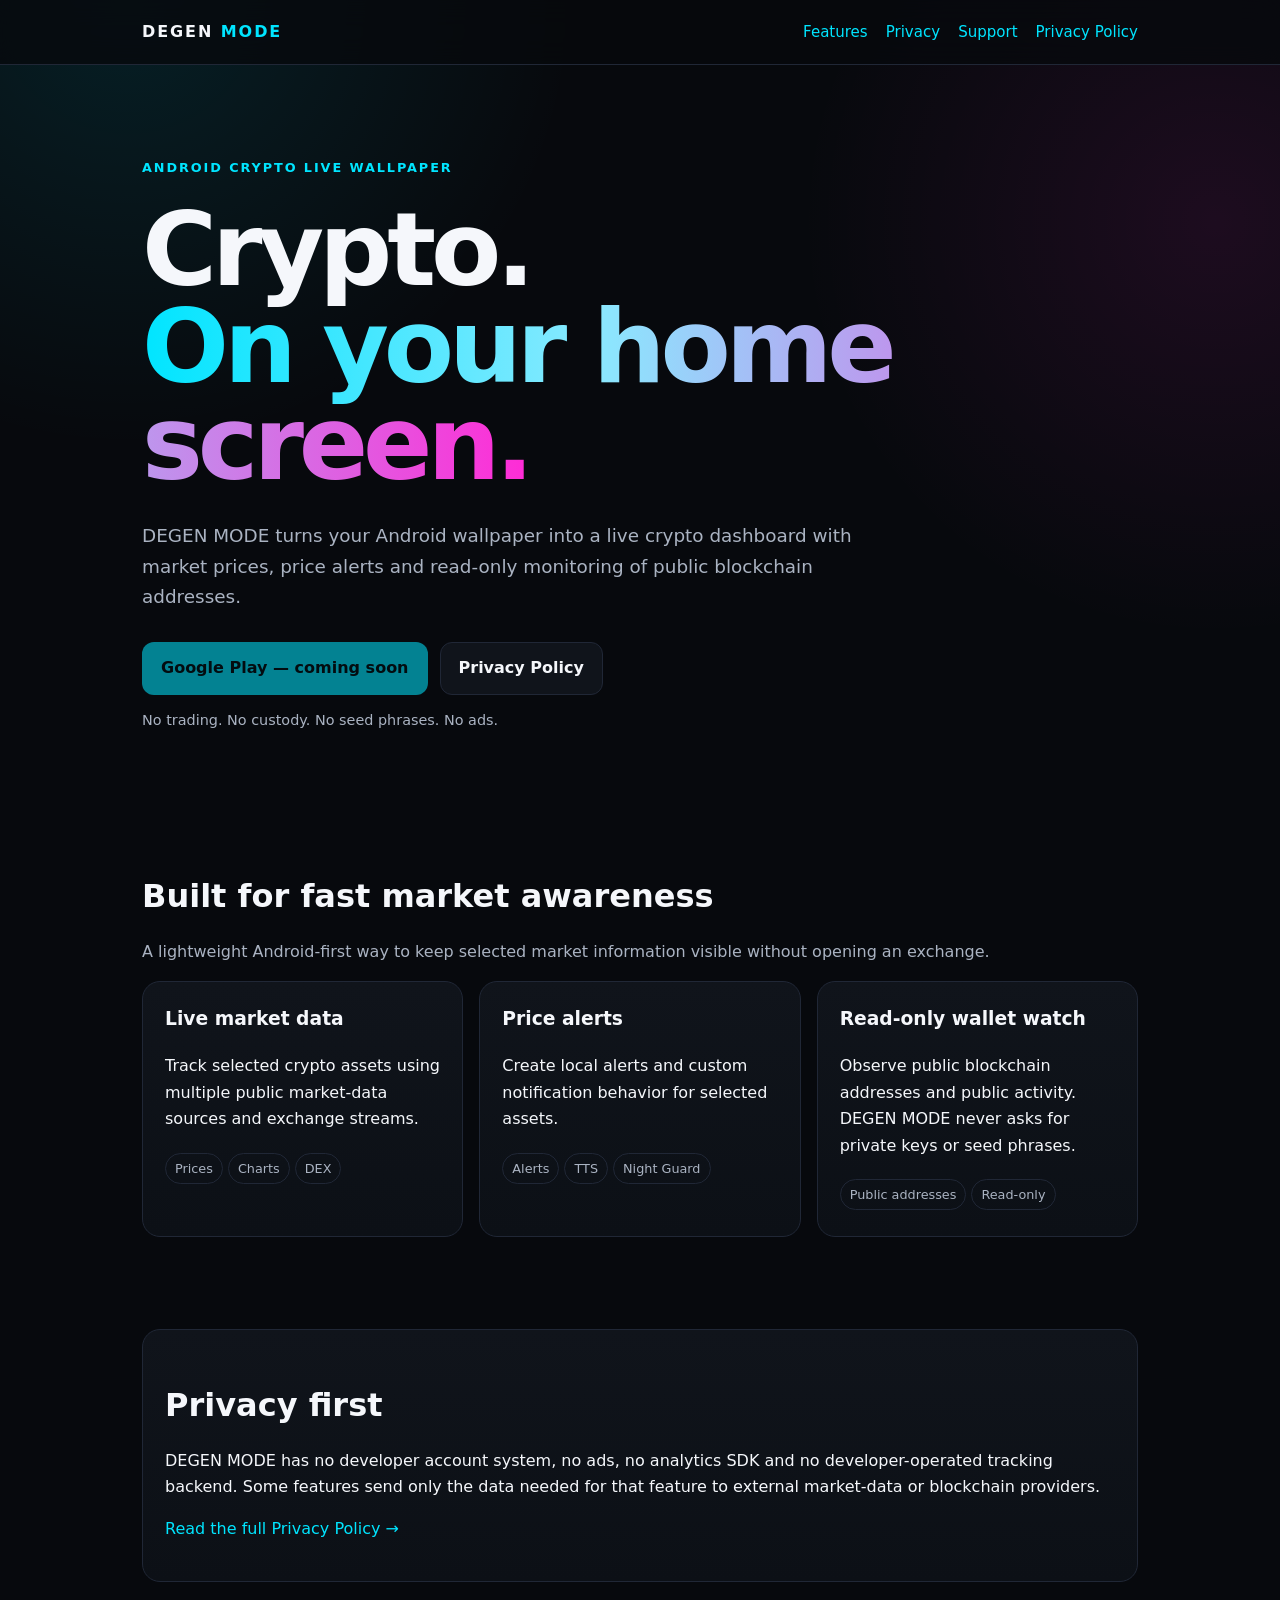
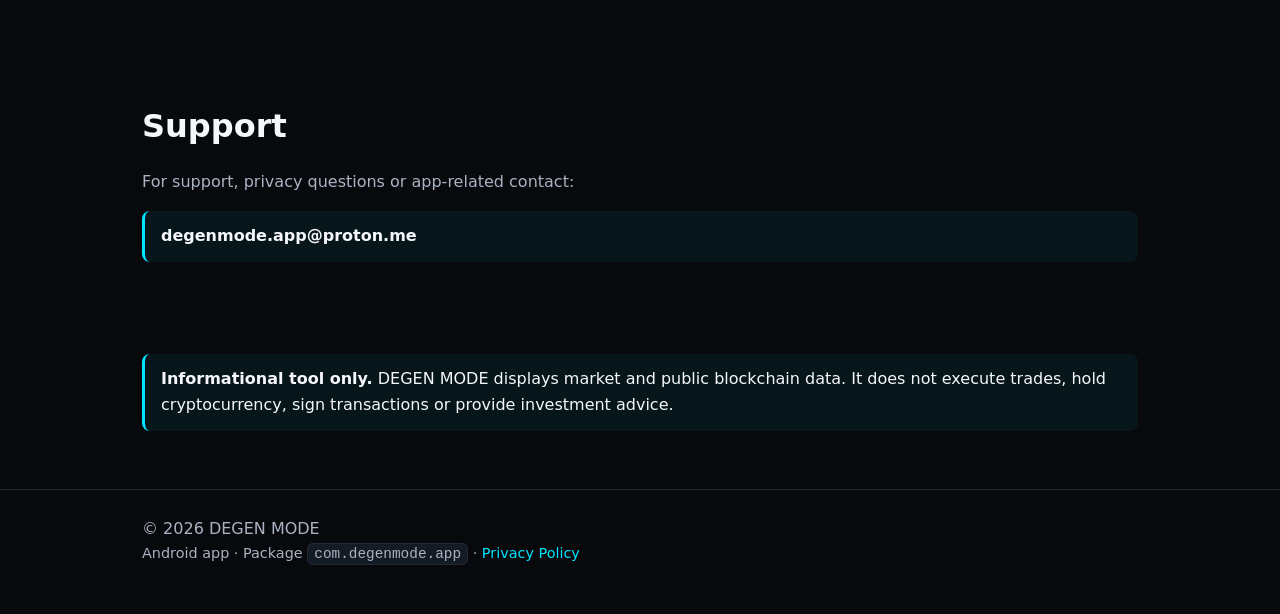
==== index.html @ 5a92ccb1 "Add files via upload" ====
<!doctype html>
<html lang="en">
<head>
  <meta charset="utf-8"><meta name="viewport" content="width=device-width,initial-scale=1">
  <meta name="description" content="DEGEN MODE — live crypto prices, alerts and read-only wallet monitoring on Android.">
  <title>DEGEN MODE</title><link rel="stylesheet" href="styles.css">
</head>
<body>
<nav><div class="wrap nav-inner"><div class="brand">DEGEN <span>MODE</span></div>
<div class="navlinks"><a href="#features">Features</a><a href="#privacy">Privacy</a><a href="#support">Support</a><a href="privacy.html">Privacy Policy</a></div></div></nav>
<main>
<section class="hero"><div class="wrap"><div class="eyebrow">ANDROID CRYPTO LIVE WALLPAPER</div>
<h1>Crypto.<br><span class="gradient">On your home screen.</span></h1>
<p class="lead">DEGEN MODE turns your Android wallpaper into a live crypto dashboard with market prices, price alerts and read-only monitoring of public blockchain addresses.</p>
<div class="actions"><span class="btn primary disabled">Google Play — coming soon</span><a class="btn" href="privacy.html">Privacy Policy</a></div>
<p class="small muted">No trading. No custody. No seed phrases. No ads.</p></div></section>

<section id="features" class="section"><div class="wrap"><h2>Built for fast market awareness</h2>
<p class="muted">A lightweight Android-first way to keep selected market information visible without opening an exchange.</p>
<div class="grid">
<article class="card"><h3>Live market data</h3><p>Track selected crypto assets using multiple public market-data sources and exchange streams.</p><span class="badge">Prices</span><span class="badge">Charts</span><span class="badge">DEX</span></article>
<article class="card"><h3>Price alerts</h3><p>Create local alerts and custom notification behavior for selected assets.</p><span class="badge">Alerts</span><span class="badge">TTS</span><span class="badge">Night Guard</span></article>
<article class="card"><h3>Read-only wallet watch</h3><p>Observe public blockchain addresses and public activity. DEGEN MODE never asks for private keys or seed phrases.</p><span class="badge">Public addresses</span><span class="badge">Read-only</span></article>
</div></div></section>

<section id="privacy" class="section"><div class="wrap"><div class="card"><h2>Privacy first</h2>
<p>DEGEN MODE has no developer account system, no ads, no analytics SDK and no developer-operated tracking backend. Some features send only the data needed for that feature to external market-data or blockchain providers.</p>
<p><a href="privacy.html">Read the full Privacy Policy →</a></p></div></div></section>

<section id="support" class="section"><div class="wrap"><h2>Support</h2>
<p class="muted">For support, privacy questions or app-related contact:</p>
<div class="notice"><strong>degenmode.app@proton.me</strong></div></div></section>

<section class="section"><div class="wrap"><div class="notice"><strong>Informational tool only.</strong> DEGEN MODE displays market and public blockchain data. It does not execute trades, hold cryptocurrency, sign transactions or provide investment advice.</div></div></section>
</main>
<footer><div class="wrap"><div>© 2026 DEGEN MODE</div><div class="small">Android app · Package <code>com.degenmode.app</code> · <a href="privacy.html">Privacy Policy</a></div></div></footer>
</body></html>
---- styles.css ----
:root{
  --bg:#07090d; --card:#10141b; --card2:#0c1016; --text:#f5f7fb;
  --muted:#aab3c2; --line:#202736; --accent:#00e5ff; --accent2:#ff2bd6; --max:1040px;
}
*{box-sizing:border-box}
html{scroll-behavior:smooth}
body{
  margin:0;font-family:Inter,ui-sans-serif,system-ui,-apple-system,BlinkMacSystemFont,"Segoe UI",sans-serif;
  background:radial-gradient(circle at 10% 0%,rgba(0,229,255,.10),transparent 28rem),
             radial-gradient(circle at 95% 10%,rgba(255,43,214,.09),transparent 26rem),var(--bg);
  color:var(--text);line-height:1.65
}
a{color:var(--accent);text-decoration:none} a:hover{text-decoration:underline}
.wrap{max-width:var(--max);margin:auto;padding:0 22px}
nav{position:sticky;top:0;z-index:20;backdrop-filter:blur(14px);background:rgba(7,9,13,.80);border-bottom:1px solid var(--line)}
.nav-inner{height:64px;display:flex;align-items:center;justify-content:space-between;gap:20px}
.brand{font-weight:900;letter-spacing:.12em}.brand span{color:var(--accent)}
.navlinks{display:flex;gap:18px;flex-wrap:wrap;font-size:.94rem}
.hero{padding:92px 0 62px}.eyebrow{color:var(--accent);font-weight:800;letter-spacing:.15em;font-size:.8rem}
h1{font-size:clamp(2.8rem,8vw,6.6rem);line-height:.95;margin:.22em 0 .28em;letter-spacing:-.05em}
.gradient{background:linear-gradient(90deg,var(--accent),#8ae9ff 40%,var(--accent2));-webkit-background-clip:text;background-clip:text;color:transparent}
.lead{max-width:720px;color:var(--muted);font-size:1.15rem}
.actions{display:flex;flex-wrap:wrap;gap:12px;margin-top:30px}
.btn{display:inline-flex;align-items:center;justify-content:center;padding:12px 18px;border-radius:12px;border:1px solid var(--line);background:var(--card);color:var(--text);font-weight:800}
.btn.primary{background:var(--accent);color:#001014;border-color:transparent}.btn.disabled{opacity:.55;cursor:not-allowed}
.grid{display:grid;grid-template-columns:repeat(3,1fr);gap:16px}
.card{background:linear-gradient(180deg,var(--card),var(--card2));border:1px solid var(--line);border-radius:18px;padding:22px}
.card h3{margin-top:0}.section{padding:34px 0 58px}.section h2{font-size:2rem;margin-bottom:8px}.muted{color:var(--muted)}
.badge{display:inline-block;border:1px solid var(--line);border-radius:999px;padding:4px 9px;margin:4px 5px 4px 0;font-size:.8rem;color:var(--muted)}
.notice{border-left:3px solid var(--accent);padding:12px 16px;background:rgba(0,229,255,.06);border-radius:8px}
.policy{max-width:860px;margin:auto;padding:52px 22px 90px}.policy h1{font-size:clamp(2.3rem,7vw,4.8rem)}
.policy h2{margin-top:42px;border-top:1px solid var(--line);padding-top:24px}.policy h3{margin-top:26px}.policy li{margin:6px 0}
code{background:#151b24;border:1px solid var(--line);border-radius:6px;padding:2px 6px}
footer{border-top:1px solid var(--line);padding:26px 0 48px;color:var(--muted)}.small{font-size:.9rem}
@media(max-width:800px){.grid{grid-template-columns:1fr}.navlinks{display:none}.hero{padding-top:64px}}
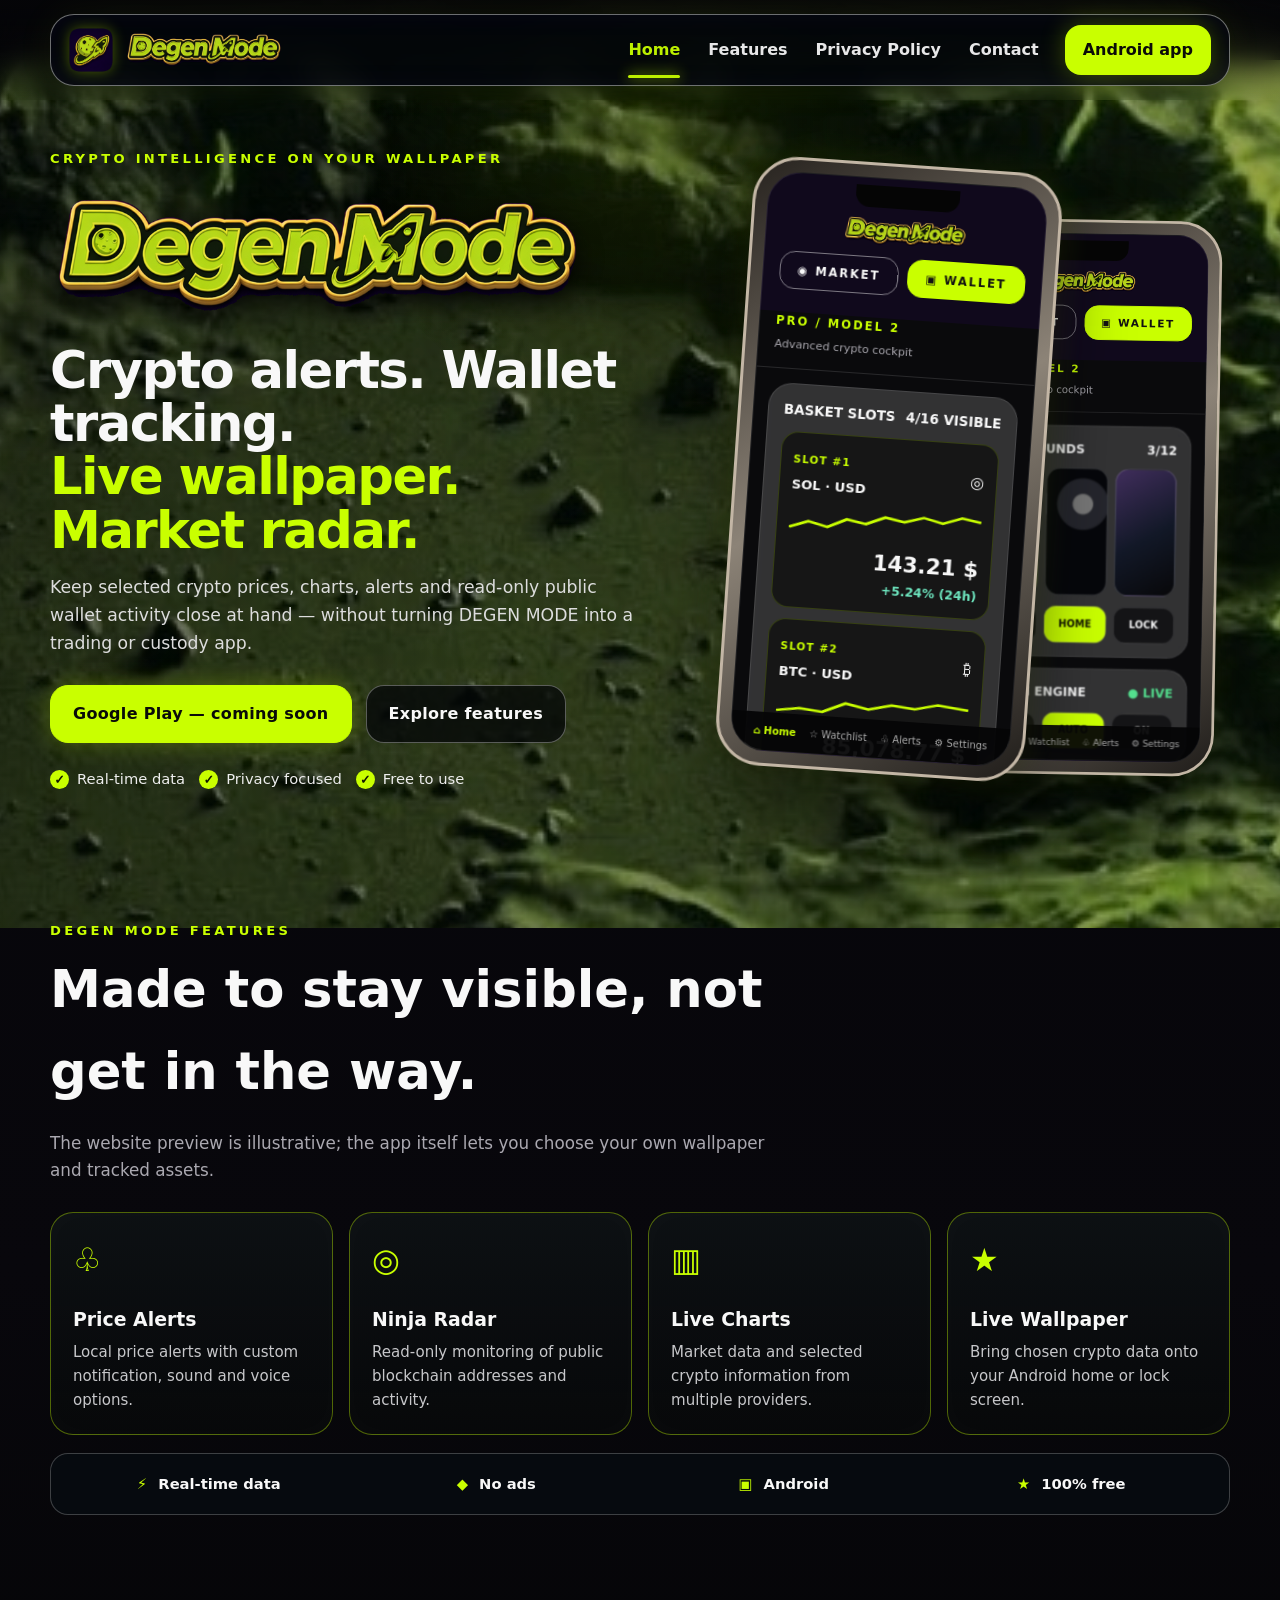
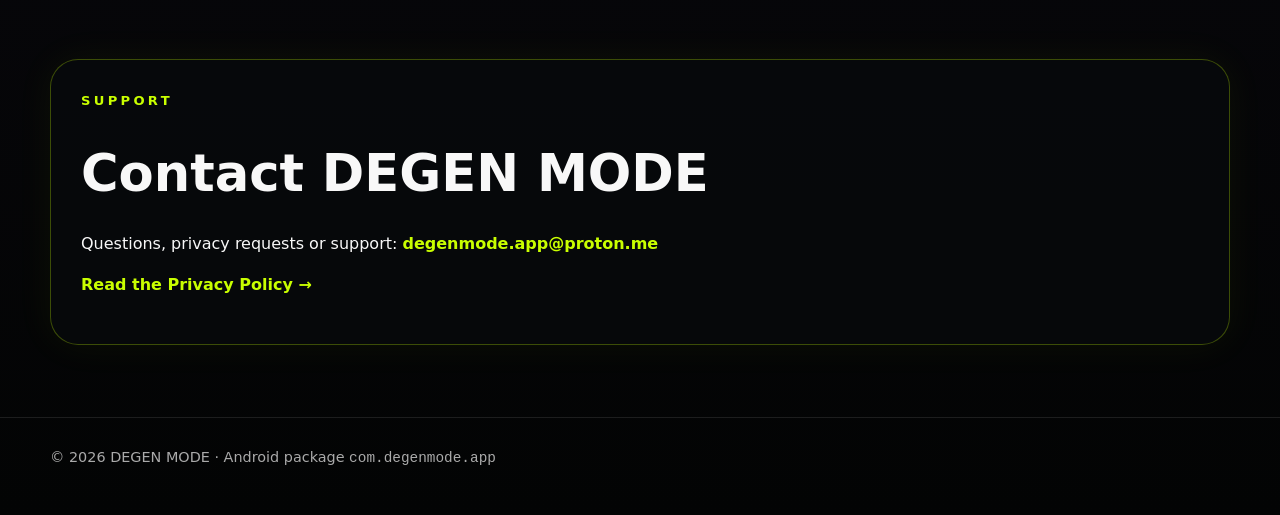
==== commit 87a2916e: "Add files via upload" ====
--- a/index.html
+++ b/index.html
@@ -1,37 +1,136 @@
 <!doctype html>
 <html lang="en">
 <head>
-  <meta charset="utf-8"><meta name="viewport" content="width=device-width,initial-scale=1">
-  <meta name="description" content="DEGEN MODE — live crypto prices, alerts and read-only wallet monitoring on Android.">
-  <title>DEGEN MODE</title><link rel="stylesheet" href="styles.css">
+  <meta charset="utf-8">
+  <meta name="viewport" content="width=device-width,initial-scale=1">
+  <meta name="description" content="DEGEN MODE — crypto alerts, live wallpaper, charts and read-only public wallet monitoring for Android.">
+  <title>DEGEN MODE</title>
+  <link rel="icon" href="favicon.png">
+  <link rel="stylesheet" href="styles.css">
 </head>
 <body>
-<nav><div class="wrap nav-inner"><div class="brand">DEGEN <span>MODE</span></div>
-<div class="navlinks"><a href="#features">Features</a><a href="#privacy">Privacy</a><a href="#support">Support</a><a href="privacy.html">Privacy Policy</a></div></div></nav>
+<header class="topbar">
+  <div class="container nav">
+    <a class="nav-brand" href="index.html" aria-label="DEGEN MODE home">
+      <img class="nav-icon" src="logo-icon.png" alt="">
+      <img class="nav-word" src="logo-wordmark.png" alt="DEGEN MODE">
+    </a>
+    <nav class="nav-links">
+      <a class="active" href="index.html">Home</a>
+      <a href="#features">Features</a>
+      <a href="privacy.html">Privacy Policy</a>
+      <a href="#contact">Contact</a>
+    </nav>
+    <span class="nav-cta">Android app</span>
+  </div>
+</header>
+
 <main>
-<section class="hero"><div class="wrap"><div class="eyebrow">ANDROID CRYPTO LIVE WALLPAPER</div>
-<h1>Crypto.<br><span class="gradient">On your home screen.</span></h1>
-<p class="lead">DEGEN MODE turns your Android wallpaper into a live crypto dashboard with market prices, price alerts and read-only monitoring of public blockchain addresses.</p>
-<div class="actions"><span class="btn primary disabled">Google Play — coming soon</span><a class="btn" href="privacy.html">Privacy Policy</a></div>
-<p class="small muted">No trading. No custody. No seed phrases. No ads.</p></div></section>
+  <section class="container hero">
+    <div>
+      <div class="kicker">CRYPTO INTELLIGENCE ON YOUR WALLPAPER</div>
+      <img class="hero-logo" src="logo-wordmark.png" alt="DEGEN MODE">
+      <h1>Crypto alerts. Wallet tracking.<br><span>Live wallpaper. Market radar.</span></h1>
+      <p>Keep selected crypto prices, charts, alerts and read-only public wallet activity close at hand — without turning DEGEN MODE into a trading or custody app.</p>
+      <div class="actions">
+        <span class="btn primary disabled">Google Play — coming soon</span>
+        <a class="btn" href="#features">Explore features</a>
+      </div>
+      <div class="pills">
+        <span>Real-time data</span>
+        <span>Privacy focused</span>
+        <span>Free to use</span>
+      </div>
+    </div>
 
-<section id="features" class="section"><div class="wrap"><h2>Built for fast market awareness</h2>
-<p class="muted">A lightweight Android-first way to keep selected market information visible without opening an exchange.</p>
-<div class="grid">
-<article class="card"><h3>Live market data</h3><p>Track selected crypto assets using multiple public market-data sources and exchange streams.</p><span class="badge">Prices</span><span class="badge">Charts</span><span class="badge">DEX</span></article>
-<article class="card"><h3>Price alerts</h3><p>Create local alerts and custom notification behavior for selected assets.</p><span class="badge">Alerts</span><span class="badge">TTS</span><span class="badge">Night Guard</span></article>
-<article class="card"><h3>Read-only wallet watch</h3><p>Observe public blockchain addresses and public activity. DEGEN MODE never asks for private keys or seed phrases.</p><span class="badge">Public addresses</span><span class="badge">Read-only</span></article>
-</div></div></section>
+    <div class="phone-stage" aria-label="Concept preview of the DEGEN MODE interface">
+      <div class="phone one">
+        <div class="screen">
+          <div class="notch"></div>
+          <div class="apphead">
+            <img class="appmini" src="logo-wordmark.png" alt="">
+            <div class="tabs"><div class="tab">◉ MARKET</div><div class="tab on">▣ WALLET</div></div>
+          </div>
+          <div class="pro"><b>PRO / MODEL 2</b><div>Advanced crypto cockpit</div></div>
+          <div class="appbody">
+            <div class="panel">
+              <div class="panel-title"><span>BASKET SLOTS</span><span>4/16 VISIBLE</span></div>
+              <div class="slot">
+                <div class="slot-top"><span><span class="slot-label">SLOT #1</span><br><span class="coin">SOL · USD</span></span><span>◎</span></div>
+                <div class="chart"><svg viewBox="0 0 100 25" preserveAspectRatio="none"><polyline fill="none" stroke="#c9ff00" stroke-width="2.2" points="0,20 10,14 20,18 30,10 40,13 50,6 60,9 70,4 80,8 90,2 100,5"/></svg></div>
+                <div class="price">143.21 $</div><div class="change">+5.24% (24h)</div>
+              </div>
+              <div class="slot">
+                <div class="slot-top"><span><span class="slot-label">SLOT #2</span><br><span class="coin">BTC · USD</span></span><span>₿</span></div>
+                <div class="chart"><svg viewBox="0 0 100 25" preserveAspectRatio="none"><polyline fill="none" stroke="#c9ff00" stroke-width="2.2" points="0,18 12,15 24,17 36,8 48,12 60,7 72,9 84,4 100,7"/></svg></div>
+                <div class="price">85,078.77 $</div><div class="change">+0.59% (24h)</div>
+              </div>
+              <div class="slot">
+                <div class="slot-top"><span><span class="slot-label">SLOT #3</span><br><span class="coin">ETH · USD</span></span><span>◇</span></div>
+                <div class="price">2,703.16 $</div><div class="change">+0.81% (24h)</div>
+              </div>
+            </div>
+          </div>
+          <div class="app-foot"><span class="on">⌂ Home</span><span>☆ Watchlist</span><span>♧ Alerts</span><span>⚙ Settings</span></div>
+        </div>
+      </div>
 
-<section id="privacy" class="section"><div class="wrap"><div class="card"><h2>Privacy first</h2>
-<p>DEGEN MODE has no developer account system, no ads, no analytics SDK and no developer-operated tracking backend. Some features send only the data needed for that feature to external market-data or blockchain providers.</p>
-<p><a href="privacy.html">Read the full Privacy Policy →</a></p></div></div></section>
+      <div class="phone two">
+        <div class="screen">
+          <div class="notch"></div>
+          <div class="apphead">
+            <img class="appmini" src="logo-wordmark.png" alt="">
+            <div class="tabs"><div class="tab">◉ MARKET</div><div class="tab on">▣ WALLET</div></div>
+          </div>
+          <div class="pro"><b>PRO / MODEL 2</b><div>Advanced crypto cockpit</div></div>
+          <div class="appbody">
+            <div class="panel">
+              <div class="panel-title"><span>BACKGROUNDS</span><span>3/12</span></div>
+              <div class="bg-grid"><div class="bg-thumb a"></div><div class="bg-thumb b"></div><div class="bg-thumb c"></div></div>
+              <div class="controls"><div class="control">AUTO</div><div class="control on">HOME</div><div class="control">LOCK</div></div>
+            </div>
+            <div class="panel">
+              <div class="panel-title"><span>SYSTEM ENGINE</span><span style="color:#54df8e">● LIVE</span></div>
+              <div class="controls"><div class="control">SLOW</div><div class="control on">AUTO</div><div class="control">ON</div></div>
+            </div>
+          </div>
+          <div class="app-foot"><span class="on">⌂ Home</span><span>☆ Watchlist</span><span>♧ Alerts</span><span>⚙ Settings</span></div>
+        </div>
+      </div>
+    </div>
+  </section>
 
-<section id="support" class="section"><div class="wrap"><h2>Support</h2>
-<p class="muted">For support, privacy questions or app-related contact:</p>
-<div class="notice"><strong>degenmode.app@proton.me</strong></div></div></section>
+  <section id="features" class="section">
+    <div class="container">
+      <div class="section-head">
+        <div class="kicker">DEGEN MODE FEATURES</div>
+        <h2>Made to stay visible, not get in the way.</h2>
+        <p class="lead">The website preview is illustrative; the app itself lets you choose your own wallpaper and tracked assets.</p>
+      </div>
+      <div class="features">
+        <article class="feature"><div class="ico">♧</div><h3>Price Alerts</h3><p>Local price alerts with custom notification, sound and voice options.</p></article>
+        <article class="feature"><div class="ico">◎</div><h3>Ninja Radar</h3><p>Read-only monitoring of public blockchain addresses and activity.</p></article>
+        <article class="feature"><div class="ico">▥</div><h3>Live Charts</h3><p>Market data and selected crypto information from multiple providers.</p></article>
+        <article class="feature"><div class="ico">★</div><h3>Live Wallpaper</h3><p>Bring chosen crypto data onto your Android home or lock screen.</p></article>
+      </div>
+      <div class="info-strip" style="margin-top:18px">
+        <div><b>⚡</b> Real-time data</div><div><b>◆</b> No ads</div><div><b>▣</b> Android</div><div><b>★</b> 100% free</div>
+      </div>
+    </div>
+  </section>
 
-<section class="section"><div class="wrap"><div class="notice"><strong>Informational tool only.</strong> DEGEN MODE displays market and public blockchain data. It does not execute trades, hold cryptocurrency, sign transactions or provide investment advice.</div></div></section>
+  <section id="contact" class="section">
+    <div class="container contact-card">
+      <div class="kicker">SUPPORT</div>
+      <h2>Contact DEGEN MODE</h2>
+      <p>Questions, privacy requests or support: <a href="mailto:degenmode.app@proton.me">degenmode.app@proton.me</a></p>
+      <p><a href="privacy.html">Read the Privacy Policy →</a></p>
+    </div>
+  </section>
 </main>
-<footer><div class="wrap"><div>© 2026 DEGEN MODE</div><div class="small">Android app · Package <code>com.degenmode.app</code> · <a href="privacy.html">Privacy Policy</a></div></div></footer>
-</body></html>
+
+<footer>
+  <div class="container">© 2026 DEGEN MODE · Android package <code>com.degenmode.app</code></div>
+</footer>
+</body>
+</html>
--- a/styles.css
+++ b/styles.css
@@ -1,35 +1,202 @@
+
 :root{
-  --bg:#07090d; --card:#10141b; --card2:#0c1016; --text:#f5f7fb;
-  --muted:#aab3c2; --line:#202736; --accent:#00e5ff; --accent2:#ff2bd6; --max:1040px;
+  --bg:#050508;
+  --purple:#10081d;
+  --purple2:#160b2a;
+  --card:rgba(15,15,20,.76);
+  --card2:rgba(7,8,10,.90);
+  --lime:#c9ff00;
+  --lime2:#a8dc00;
+  --gold:#f1bd2c;
+  --text:#f8f8f8;
+  --muted:#aaa8b0;
+  --line:rgba(255,255,255,.18);
+  --danger:#ef2b2d;
+  --green:#6ee6bf;
+  --max:1180px;
+  --radius:28px;
 }
 *{box-sizing:border-box}
 html{scroll-behavior:smooth}
 body{
-  margin:0;font-family:Inter,ui-sans-serif,system-ui,-apple-system,BlinkMacSystemFont,"Segoe UI",sans-serif;
-  background:radial-gradient(circle at 10% 0%,rgba(0,229,255,.10),transparent 28rem),
-             radial-gradient(circle at 95% 10%,rgba(255,43,214,.09),transparent 26rem),var(--bg);
-  color:var(--text);line-height:1.65
-}
-a{color:var(--accent);text-decoration:none} a:hover{text-decoration:underline}
-.wrap{max-width:var(--max);margin:auto;padding:0 22px}
-nav{position:sticky;top:0;z-index:20;backdrop-filter:blur(14px);background:rgba(7,9,13,.80);border-bottom:1px solid var(--line)}
-.nav-inner{height:64px;display:flex;align-items:center;justify-content:space-between;gap:20px}
-.brand{font-weight:900;letter-spacing:.12em}.brand span{color:var(--accent)}
-.navlinks{display:flex;gap:18px;flex-wrap:wrap;font-size:.94rem}
-.hero{padding:92px 0 62px}.eyebrow{color:var(--accent);font-weight:800;letter-spacing:.15em;font-size:.8rem}
-h1{font-size:clamp(2.8rem,8vw,6.6rem);line-height:.95;margin:.22em 0 .28em;letter-spacing:-.05em}
-.gradient{background:linear-gradient(90deg,var(--accent),#8ae9ff 40%,var(--accent2));-webkit-background-clip:text;background-clip:text;color:transparent}
-.lead{max-width:720px;color:var(--muted);font-size:1.15rem}
-.actions{display:flex;flex-wrap:wrap;gap:12px;margin-top:30px}
-.btn{display:inline-flex;align-items:center;justify-content:center;padding:12px 18px;border-radius:12px;border:1px solid var(--line);background:var(--card);color:var(--text);font-weight:800}
-.btn.primary{background:var(--accent);color:#001014;border-color:transparent}.btn.disabled{opacity:.55;cursor:not-allowed}
-.grid{display:grid;grid-template-columns:repeat(3,1fr);gap:16px}
-.card{background:linear-gradient(180deg,var(--card),var(--card2));border:1px solid var(--line);border-radius:18px;padding:22px}
-.card h3{margin-top:0}.section{padding:34px 0 58px}.section h2{font-size:2rem;margin-bottom:8px}.muted{color:var(--muted)}
-.badge{display:inline-block;border:1px solid var(--line);border-radius:999px;padding:4px 9px;margin:4px 5px 4px 0;font-size:.8rem;color:var(--muted)}
-.notice{border-left:3px solid var(--accent);padding:12px 16px;background:rgba(0,229,255,.06);border-radius:8px}
-.policy{max-width:860px;margin:auto;padding:52px 22px 90px}.policy h1{font-size:clamp(2.3rem,7vw,4.8rem)}
-.policy h2{margin-top:42px;border-top:1px solid var(--line);padding-top:24px}.policy h3{margin-top:26px}.policy li{margin:6px 0}
-code{background:#151b24;border:1px solid var(--line);border-radius:6px;padding:2px 6px}
-footer{border-top:1px solid var(--line);padding:26px 0 48px;color:var(--muted)}.small{font-size:.9rem}
-@media(max-width:800px){.grid{grid-template-columns:1fr}.navlinks{display:none}.hero{padding-top:64px}}
+  margin:0;
+  color:var(--text);
+  background:
+    radial-gradient(circle at 80% -10%, rgba(201,255,0,.10), transparent 30rem),
+    linear-gradient(180deg,#050508,#08070c 60%,#030404);
+  font-family:Inter,ui-sans-serif,system-ui,-apple-system,BlinkMacSystemFont,"Segoe UI",sans-serif;
+  line-height:1.6;
+}
+body::before{
+  content:"";
+  position:fixed;
+  inset:0;
+  background-image:linear-gradient(rgba(5,5,8,.38),rgba(5,5,8,.88)),url("moon-bg.jpg");
+  background-size:cover;
+  background-position:center 22%;
+  opacity:.28;
+  pointer-events:none;
+  z-index:-2;
+}
+body::after{
+  content:"";
+  position:fixed; inset:0; pointer-events:none; z-index:-1;
+  background:radial-gradient(circle at 50% 15%,rgba(201,255,0,.09),transparent 30%);
+}
+a{color:inherit;text-decoration:none}
+.container{width:min(var(--max),calc(100% - 34px));margin:auto}
+.topbar{
+  position:sticky;top:0;z-index:50;padding:14px 0;
+  background:linear-gradient(180deg,rgba(5,5,8,.92),rgba(5,5,8,.60),transparent);
+  backdrop-filter:blur(12px)
+}
+.nav{
+  min-height:72px;border:1px solid rgba(255,255,255,.42);border-radius:24px;
+  background:rgba(3,7,10,.82);display:flex;align-items:center;gap:26px;padding:9px 18px;
+  box-shadow:0 0 40px rgba(201,255,0,.06),inset 0 0 28px rgba(124,62,255,.05)
+}
+.nav-brand{display:flex;align-items:center;gap:12px;margin-right:auto}
+.nav-icon{width:44px;height:44px;object-fit:contain;filter:drop-shadow(0 0 7px rgba(201,255,0,.35))}
+.nav-word{height:38px;max-width:210px;object-fit:contain}
+.nav-links{display:flex;gap:28px;align-items:center;font-weight:700}
+.nav-links a{color:#f6f6f6;opacity:.94}
+.nav-links a:hover,.nav-links a.active{color:var(--lime)}
+.nav-links a.active{position:relative}
+.nav-links a.active::after{content:"";position:absolute;left:0;right:0;bottom:-15px;height:3px;background:var(--lime);border-radius:999px;box-shadow:0 0 14px var(--lime)}
+.nav-cta{padding:12px 18px;border-radius:16px;background:var(--lime);color:#0b0c08!important;font-weight:900;box-shadow:0 0 24px rgba(201,255,0,.28)}
+
+.hero{
+  min-height:720px;display:grid;grid-template-columns:1.05fr .95fr;gap:48px;align-items:center;
+  padding:48px 0 58px;position:relative
+}
+.hero::before{
+  content:"";position:absolute;inset:-40px -100vw -80px;
+  background:
+    linear-gradient(90deg,rgba(3,5,6,.90),rgba(3,5,6,.42) 48%,rgba(3,5,6,.16)),
+    url("moon-bg.jpg") center 47%/cover no-repeat;
+  z-index:-1;opacity:.92
+}
+.kicker{color:var(--lime);font-weight:900;letter-spacing:.25em;font-size:.82rem;margin-bottom:22px}
+.hero-logo{display:block;width:min(560px,90%);max-height:185px;object-fit:contain;object-position:left center;filter:drop-shadow(0 7px 12px rgba(0,0,0,.75))}
+.hero h1{font-size:clamp(2rem,4vw,3.6rem);line-height:1.04;margin:24px 0 16px;letter-spacing:-.03em}
+.hero h1 span{color:var(--lime)}
+.hero p{font-size:1.08rem;color:#ddd;max-width:630px}
+.actions{display:flex;gap:14px;flex-wrap:wrap;margin-top:28px}
+.btn{
+  border:1px solid rgba(255,255,255,.32);border-radius:18px;padding:15px 22px;
+  font-weight:900;letter-spacing:.02em;background:rgba(5,7,8,.78);box-shadow:inset 0 0 18px rgba(255,255,255,.02)
+}
+.btn.primary{background:var(--lime);color:#090b08;border-color:var(--lime);box-shadow:0 0 26px rgba(201,255,0,.28)}
+.btn.disabled{cursor:default}
+.pills{display:flex;gap:14px;flex-wrap:wrap;margin-top:24px;color:#eee;font-size:.92rem}
+.pills span::before{content:"✓";display:inline-grid;place-items:center;width:19px;height:19px;margin-right:8px;border-radius:50%;background:var(--lime);color:#101400;font-size:.78rem;font-weight:1000}
+
+.phone-stage{position:relative;min-height:630px;display:flex;justify-content:center;align-items:center}
+.phone{
+  position:absolute;width:310px;height:610px;border:3px solid #c3b6a5;border-radius:46px;padding:12px;
+  background:linear-gradient(145deg,#27231f,#8c8377 48%,#201d1a);box-shadow:0 30px 70px rgba(0,0,0,.55),0 0 36px rgba(201,255,0,.11)
+}
+.phone.one{transform:translate(-72px,0) rotate(4deg);z-index:3}
+.phone.two{transform:translate(116px,28px) rotate(1deg) scale(.91);z-index:2}
+.screen{
+  height:100%;border-radius:34px;overflow:hidden;background:linear-gradient(180deg,#10091c 0 24%,#0a0a0c 24% 100%);position:relative;
+  border:1px solid rgba(255,255,255,.09)
+}
+.notch{position:absolute;top:7px;left:50%;transform:translateX(-50%);width:104px;height:22px;background:#050505;border-radius:0 0 14px 14px;z-index:5}
+.apphead{padding:38px 16px 10px}
+.appmini{height:30px;display:block;margin:0 auto 10px;object-fit:contain}
+.tabs{display:grid;grid-template-columns:1fr 1fr;gap:9px}
+.tab{padding:9px;border:1px solid rgba(255,255,255,.45);border-radius:15px;text-align:center;font-size:.72rem;font-weight:900;letter-spacing:.16em}
+.tab.on{background:var(--lime);color:#111;border-color:var(--lime)}
+.pro{padding:8px 16px 14px;border-bottom:1px solid rgba(255,255,255,.12)}
+.pro b{color:var(--lime);font-size:.72rem;letter-spacing:.18em}
+.pro div{font-size:.7rem;color:#a8a6ad;margin-top:3px}
+.appbody{padding:14px}
+.panel{background:rgba(64,64,65,.74);border:1px solid rgba(255,255,255,.10);border-radius:24px;padding:15px;backdrop-filter:blur(10px);margin-bottom:12px}
+.panel-title{display:flex;justify-content:space-between;align-items:center;font-weight:900;font-size:.84rem}
+.slot{margin-top:11px;padding:12px;border-radius:17px;background:rgba(8,8,9,.66);border:1px solid rgba(201,255,0,.18)}
+.slot-top{display:flex;justify-content:space-between;align-items:center}
+.slot-label{color:var(--lime);font-size:.66rem;font-weight:900;letter-spacing:.1em}
+.coin{font-weight:900;font-size:.82rem}.price{font-size:1.35rem;font-weight:850;text-align:right;margin-top:8px}
+.change{color:var(--green);font-weight:800;font-size:.78rem;text-align:right}
+.chart{height:28px;margin-top:8px;position:relative;overflow:hidden}
+.chart svg{width:100%;height:100%}
+.app-foot{position:absolute;bottom:0;left:0;right:0;padding:11px 15px;background:rgba(5,5,6,.94);display:flex;justify-content:space-around;font-size:.62rem;color:#aaa}
+.app-foot .on{color:var(--lime);font-weight:900}
+
+.bg-grid{display:grid;grid-template-columns:repeat(3,1fr);gap:8px;margin-top:10px}
+.bg-thumb{height:140px;border-radius:15px;background-size:cover;background-position:center;border:1px solid rgba(255,255,255,.22)}
+.bg-thumb.a{background:linear-gradient(160deg,#1d230e,#86a518 56%,#020402)}
+.bg-thumb.b{background:radial-gradient(circle at 60% 28%,#777 0 10%,#24252c 11% 26%,#05060a 27%),linear-gradient(#1d2435,#050509)}
+.bg-thumb.c{background:linear-gradient(150deg,#412e5d,#121827 55%,#08080a)}
+.controls{display:grid;grid-template-columns:repeat(3,1fr);gap:8px;margin-top:12px}
+.control{padding:10px 2px;text-align:center;border-radius:13px;background:#141416;font-size:.67rem;font-weight:900;border:1px solid rgba(255,255,255,.14)}
+.control.on{background:var(--lime);color:#101400}
+
+.section{padding:72px 0}
+.section-head{max-width:720px;margin-bottom:28px}
+.section-head .kicker{margin-bottom:8px}
+.section h2{font-size:clamp(2rem,4vw,3.2rem);margin:0 0 8px}
+.section p.lead{color:var(--muted);font-size:1.05rem}
+.features{display:grid;grid-template-columns:repeat(4,1fr);gap:16px}
+.feature{
+  min-height:190px;padding:22px;border-radius:23px;background:linear-gradient(180deg,rgba(14,18,20,.90),rgba(7,9,10,.85));
+  border:1px solid rgba(201,255,0,.38);box-shadow:inset 0 0 28px rgba(255,255,255,.02)
+}
+.feature .ico{font-size:2rem;color:var(--lime);margin-bottom:18px}
+.feature h3{margin:0 0 6px;font-size:1.18rem}.feature p{margin:0;color:#c7c7ca;font-size:.94rem}
+
+.info-strip{
+  display:grid;grid-template-columns:repeat(4,1fr);gap:12px;padding:18px 20px;border:1px solid rgba(255,255,255,.22);
+  background:rgba(7,12,16,.88);border-radius:18px
+}
+.info-strip div{text-align:center;font-weight:700;font-size:.92rem}.info-strip b{color:var(--lime);margin-right:6px}
+
+.contact-card{
+  border-radius:var(--radius);padding:30px;background:rgba(7,10,12,.88);
+  border:1px solid rgba(201,255,0,.28);box-shadow:0 0 40px rgba(201,255,0,.05)
+}
+.contact-card a{color:var(--lime);font-weight:900}
+
+.policy-hero{padding:56px 0 20px;display:grid;grid-template-columns:1fr 320px;gap:32px;align-items:center}
+.policy-hero h1{font-size:clamp(3rem,7vw,5.3rem);line-height:.95;margin:6px 0 16px}
+.policy-moon{height:240px;border-radius:28px;background:linear-gradient(90deg,rgba(4,6,8,.25),rgba(4,6,8,.85)),url("moon-bg.jpg") center/cover;border:1px solid rgba(201,255,0,.24);box-shadow:0 0 32px rgba(201,255,0,.08)}
+.policy-wrap{padding-bottom:80px}
+.policy-card{
+  display:grid;grid-template-columns:58px 1fr;gap:20px;
+  border:1px solid rgba(201,255,0,.29);border-radius:22px;padding:24px;margin:13px 0;
+  background:linear-gradient(180deg,rgba(7,12,15,.93),rgba(6,8,10,.90));box-shadow:inset 0 0 35px rgba(255,255,255,.015)
+}
+.policy-num{width:50px;height:50px;border:2px solid var(--lime);border-radius:16px;display:grid;place-items:center;color:var(--lime);font-weight:1000}
+.policy-card h2{margin:0 0 8px;font-size:1.3rem}.policy-card p,.policy-card li{color:#d2d2d6}
+.policy-card ul{padding-left:19px}
+.policy-card code{color:var(--lime)}
+footer{padding:28px 0 46px;border-top:1px solid rgba(255,255,255,.10);color:#aaa;font-size:.9rem}
+
+@media(max-width:980px){
+  .nav-links{display:none}
+  .hero{grid-template-columns:1fr;padding-top:28px}
+  .phone-stage{min-height:600px;transform:scale(.9);margin:-20px 0}
+  .features{grid-template-columns:1fr 1fr}
+  .info-strip{grid-template-columns:1fr 1fr}
+  .policy-hero{grid-template-columns:1fr}
+  .policy-moon{height:170px}
+}
+@media(max-width:650px){
+  .container{width:min(100% - 22px,var(--max))}
+  .nav{min-height:60px;padding:7px 12px;border-radius:18px}
+  .nav-word{height:30px;max-width:170px}.nav-icon{width:34px;height:34px}
+  .nav-cta{display:none}
+  .hero{min-height:auto;padding-bottom:20px}
+  .hero::before{inset:-40px -20px -20px;background-position:center top}
+  .hero-logo{width:100%}
+  .phone-stage{height:520px;min-height:520px;overflow:hidden;transform:none}
+  .phone{width:260px;height:515px;border-radius:38px}
+  .phone.one{transform:translate(-58px,5px) rotate(3deg)}
+  .phone.two{transform:translate(93px,36px) rotate(1deg) scale(.82)}
+  .screen{border-radius:28px}
+  .features,.info-strip{grid-template-columns:1fr}
+  .section{padding:52px 0}
+  .policy-card{grid-template-columns:1fr}
+  .policy-num{width:42px;height:42px;border-radius:13px}
+}
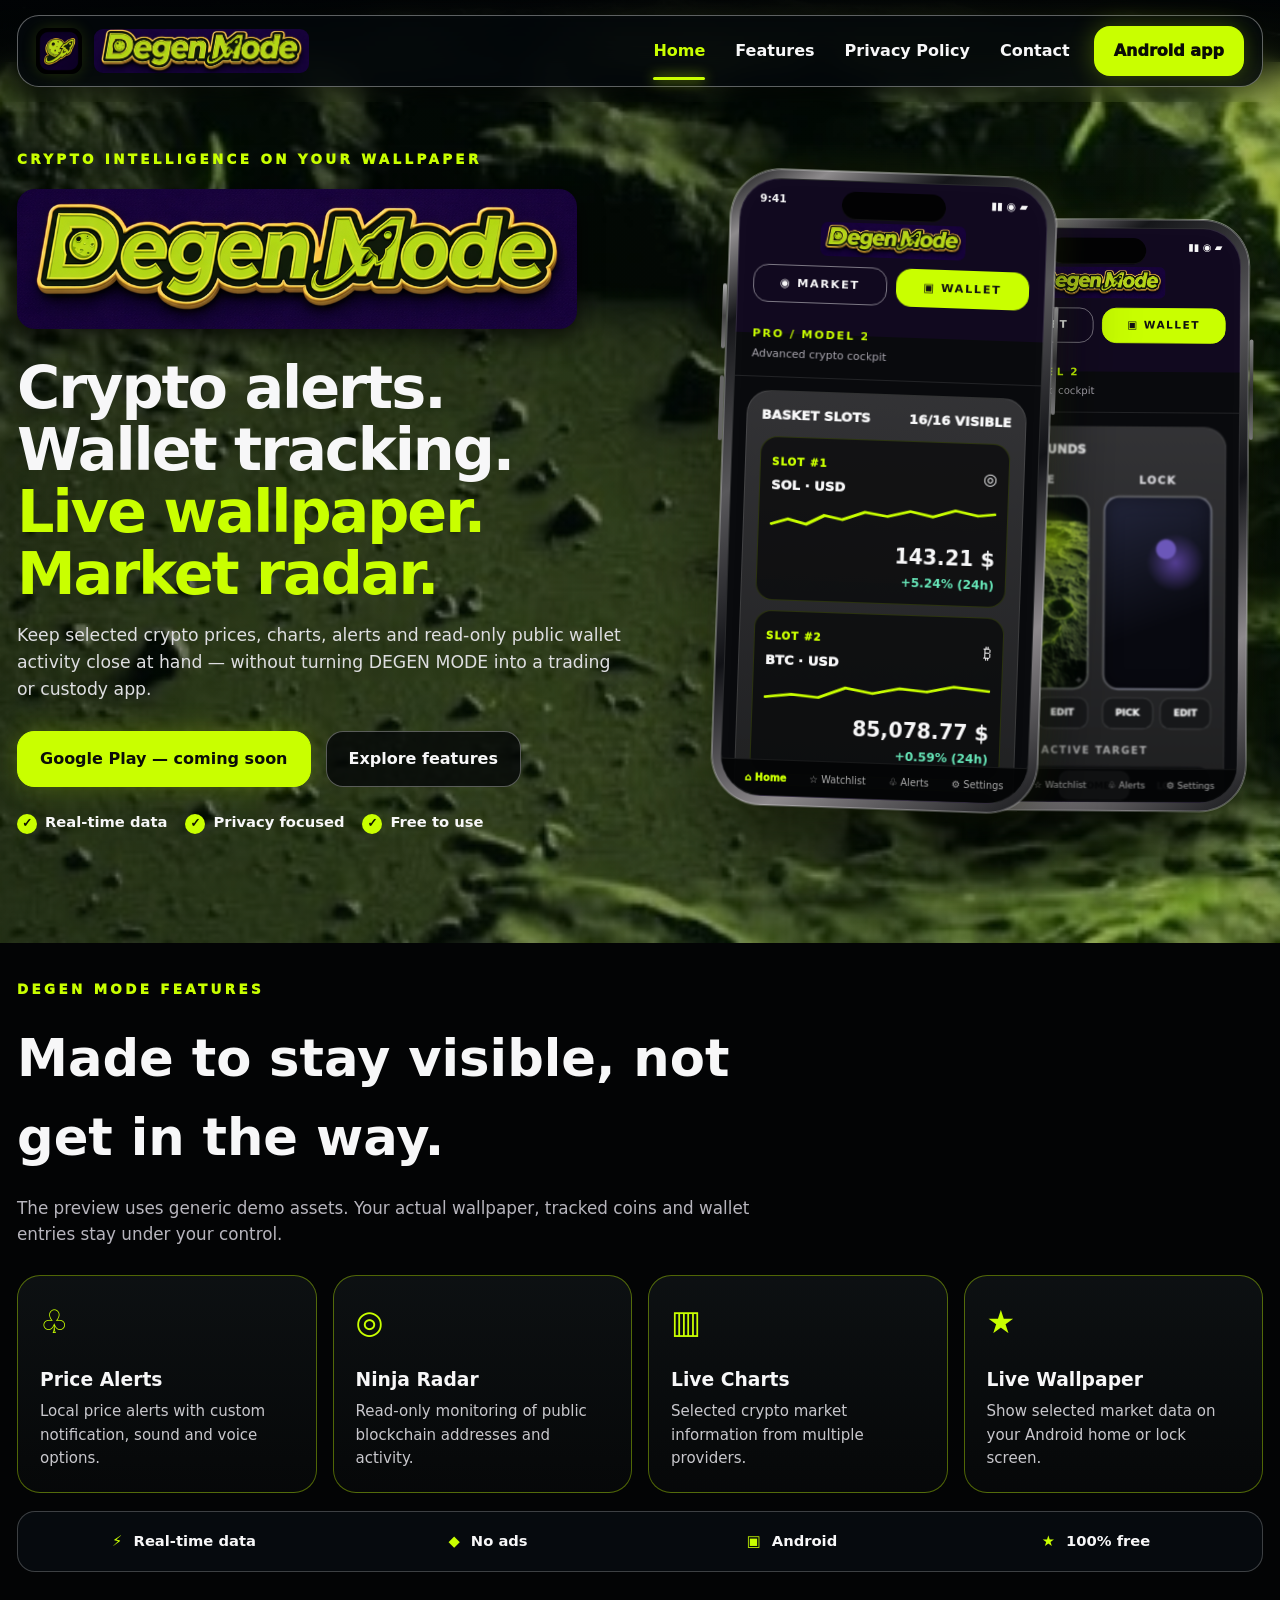
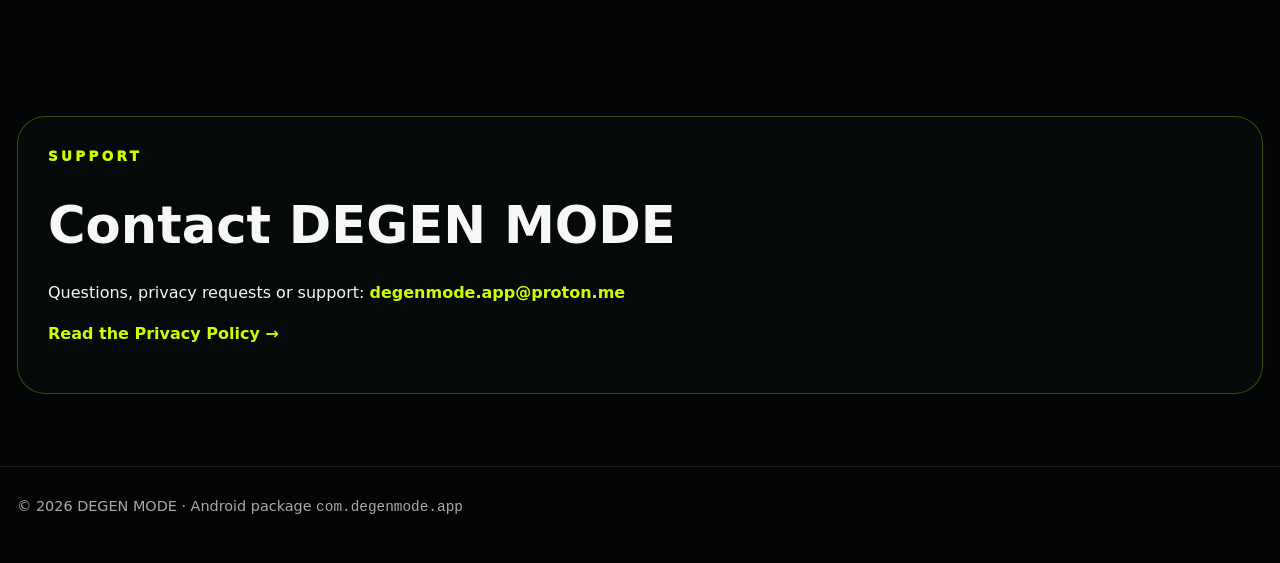
==== commit 9ba1f6b6: "Add files via upload" ====
--- a/index.html
+++ b/index.html
@@ -5,15 +5,15 @@
   <meta name="viewport" content="width=device-width,initial-scale=1">
   <meta name="description" content="DEGEN MODE — crypto alerts, live wallpaper, charts and read-only public wallet monitoring for Android.">
   <title>DEGEN MODE</title>
-  <link rel="icon" href="favicon.png">
+  <link rel="icon" href="app-icon-original.png">
   <link rel="stylesheet" href="styles.css">
 </head>
 <body>
 <header class="topbar">
   <div class="container nav">
-    <a class="nav-brand" href="index.html" aria-label="DEGEN MODE home">
-      <img class="nav-icon" src="logo-icon.png" alt="">
-      <img class="nav-word" src="logo-wordmark.png" alt="DEGEN MODE">
+    <a class="nav-brand" href="index.html">
+      <img class="nav-icon" src="app-icon-original.png" alt="DEGEN MODE app icon">
+      <img class="nav-word" src="degenmode-wordmark-original.png" alt="DEGEN MODE">
     </a>
     <nav class="nav-links">
       <a class="active" href="index.html">Home</a>
@@ -26,111 +26,134 @@
 </header>
 
 <main>
-  <section class="container hero">
-    <div>
-      <div class="kicker">CRYPTO INTELLIGENCE ON YOUR WALLPAPER</div>
-      <img class="hero-logo" src="logo-wordmark.png" alt="DEGEN MODE">
-      <h1>Crypto alerts. Wallet tracking.<br><span>Live wallpaper. Market radar.</span></h1>
-      <p>Keep selected crypto prices, charts, alerts and read-only public wallet activity close at hand — without turning DEGEN MODE into a trading or custody app.</p>
-      <div class="actions">
-        <span class="btn primary disabled">Google Play — coming soon</span>
-        <a class="btn" href="#features">Explore features</a>
-      </div>
-      <div class="pills">
-        <span>Real-time data</span>
-        <span>Privacy focused</span>
-        <span>Free to use</span>
+<section class="container hero">
+  <div>
+    <div class="kicker">CRYPTO INTELLIGENCE ON YOUR WALLPAPER</div>
+    <img class="hero-logo" src="degenmode-wordmark-original.png" alt="DEGEN MODE">
+    <h1>Crypto alerts. Wallet tracking.<br><span>Live wallpaper. Market radar.</span></h1>
+    <p class="hero-copy">Keep selected crypto prices, charts, alerts and read-only public wallet activity close at hand — without turning DEGEN MODE into a trading or custody app.</p>
+    <div class="actions">
+      <span class="btn primary">Google Play — coming soon</span>
+      <a class="btn" href="#features">Explore features</a>
+    </div>
+    <div class="pills">
+      <span>Real-time data</span><span>Privacy focused</span><span>Free to use</span>
+    </div>
+  </div>
+
+  <div class="phone-stage" aria-label="DEGEN MODE interface preview">
+    <div class="device front">
+      <div class="screen">
+        <div class="island"></div>
+        <div class="status"><span>9:41</span><span>▮▮ ◉ ▰</span></div>
+        <div class="apphead">
+          <img class="appmini" src="degenmode-wordmark-original.png" alt="">
+          <div class="tabs"><div class="tab">◉ MARKET</div><div class="tab on">▣ WALLET</div></div>
+        </div>
+        <div class="pro"><b>PRO / MODEL 2</b><div>Advanced crypto cockpit</div></div>
+        <div class="appbody">
+          <div class="panel">
+            <div class="panel-title"><span>BASKET SLOTS</span><span>16/16 VISIBLE</span></div>
+            <div class="slot">
+              <div class="slot-top"><span><span class="slot-label">SLOT #1</span><br><span class="coin">SOL · USD</span></span><span>◎</span></div>
+              <div class="chart"><svg viewBox="0 0 100 25" preserveAspectRatio="none"><polyline fill="none" stroke="#c9ff00" stroke-width="2.2" points="0,19 8,14 16,18 24,10 32,13 42,6 52,9 62,4 72,8 82,2 92,6 100,4"/></svg></div>
+              <div class="price">143.21 $</div><div class="change">+5.24% (24h)</div>
+            </div>
+            <div class="slot">
+              <div class="slot-top"><span><span class="slot-label">SLOT #2</span><br><span class="coin">BTC · USD</span></span><span>₿</span></div>
+              <div class="chart"><svg viewBox="0 0 100 25" preserveAspectRatio="none"><polyline fill="none" stroke="#c9ff00" stroke-width="2.2" points="0,18 12,15 24,17 36,8 48,12 60,7 72,9 84,4 100,7"/></svg></div>
+              <div class="price">85,078.77 $</div><div class="change">+0.59% (24h)</div>
+            </div>
+            <div class="slot">
+              <div class="slot-top"><span><span class="slot-label">SLOT #3</span><br><span class="coin">ETH · USD</span></span><span>◇</span></div>
+              <div class="price">2,703.16 $</div><div class="change">+0.81% (24h)</div>
+            </div>
+          </div>
+        </div>
+        <div class="app-foot"><span class="on">⌂ Home</span><span>☆ Watchlist</span><span>♧ Alerts</span><span>⚙ Settings</span></div>
       </div>
     </div>
 
-    <div class="phone-stage" aria-label="Concept preview of the DEGEN MODE interface">
-      <div class="phone one">
-        <div class="screen">
-          <div class="notch"></div>
-          <div class="apphead">
-            <img class="appmini" src="logo-wordmark.png" alt="">
-            <div class="tabs"><div class="tab">◉ MARKET</div><div class="tab on">▣ WALLET</div></div>
-          </div>
-          <div class="pro"><b>PRO / MODEL 2</b><div>Advanced crypto cockpit</div></div>
-          <div class="appbody">
-            <div class="panel">
-              <div class="panel-title"><span>BASKET SLOTS</span><span>4/16 VISIBLE</span></div>
-              <div class="slot">
-                <div class="slot-top"><span><span class="slot-label">SLOT #1</span><br><span class="coin">SOL · USD</span></span><span>◎</span></div>
-                <div class="chart"><svg viewBox="0 0 100 25" preserveAspectRatio="none"><polyline fill="none" stroke="#c9ff00" stroke-width="2.2" points="0,20 10,14 20,18 30,10 40,13 50,6 60,9 70,4 80,8 90,2 100,5"/></svg></div>
-                <div class="price">143.21 $</div><div class="change">+5.24% (24h)</div>
+    <div class="device back">
+      <div class="screen">
+        <div class="island"></div>
+        <div class="status"><span>9:41</span><span>▮▮ ◉ ▰</span></div>
+        <div class="apphead">
+          <img class="appmini" src="degenmode-wordmark-original.png" alt="">
+          <div class="tabs"><div class="tab">◉ MARKET</div><div class="tab on">▣ WALLET</div></div>
+        </div>
+        <div class="pro"><b>PRO / MODEL 2</b><div>Advanced crypto cockpit</div></div>
+        <div class="appbody bg-panel">
+          <div class="panel">
+            <div class="panel-title"><span>BACKGROUNDS</span><span></span></div>
+
+            <div class="backgrounds">
+              <div class="bg-column">
+                <div class="bg-label">HOME</div>
+                <div class="bg-thumb home"></div>
+                <div class="pick-row"><div class="mini-btn">PICK</div><div class="mini-btn">EDIT</div></div>
               </div>
-              <div class="slot">
-                <div class="slot-top"><span><span class="slot-label">SLOT #2</span><br><span class="coin">BTC · USD</span></span><span>₿</span></div>
-                <div class="chart"><svg viewBox="0 0 100 25" preserveAspectRatio="none"><polyline fill="none" stroke="#c9ff00" stroke-width="2.2" points="0,18 12,15 24,17 36,8 48,12 60,7 72,9 84,4 100,7"/></svg></div>
-                <div class="price">85,078.77 $</div><div class="change">+0.59% (24h)</div>
-              </div>
-              <div class="slot">
-                <div class="slot-top"><span><span class="slot-label">SLOT #3</span><br><span class="coin">ETH · USD</span></span><span>◇</span></div>
-                <div class="price">2,703.16 $</div><div class="change">+0.81% (24h)</div>
+              <div class="bg-column">
+                <div class="bg-label">LOCK</div>
+                <div class="bg-thumb lock"></div>
+                <div class="pick-row"><div class="mini-btn">PICK</div><div class="mini-btn">EDIT</div></div>
               </div>
             </div>
-          </div>
-          <div class="app-foot"><span class="on">⌂ Home</span><span>☆ Watchlist</span><span>♧ Alerts</span><span>⚙ Settings</span></div>
-        </div>
-      </div>
 
-      <div class="phone two">
-        <div class="screen">
-          <div class="notch"></div>
-          <div class="apphead">
-            <img class="appmini" src="logo-wordmark.png" alt="">
-            <div class="tabs"><div class="tab">◉ MARKET</div><div class="tab on">▣ WALLET</div></div>
-          </div>
-          <div class="pro"><b>PRO / MODEL 2</b><div>Advanced crypto cockpit</div></div>
-          <div class="appbody">
-            <div class="panel">
-              <div class="panel-title"><span>BACKGROUNDS</span><span>3/12</span></div>
-              <div class="bg-grid"><div class="bg-thumb a"></div><div class="bg-thumb b"></div><div class="bg-thumb c"></div></div>
-              <div class="controls"><div class="control">AUTO</div><div class="control on">HOME</div><div class="control">LOCK</div></div>
+            <div class="active-title">ACTIVE TARGET</div>
+            <div class="target"><div>AUTO</div><div class="on">HOME</div><div>LOCK</div></div>
+
+            <div class="checks">
+              <div class="check">Show on Home <span class="box">✓</span></div>
+              <div class="check">Show on Lock <span class="box">✓</span></div>
             </div>
-            <div class="panel">
-              <div class="panel-title"><span>SYSTEM ENGINE</span><span style="color:#54df8e">● LIVE</span></div>
-              <div class="controls"><div class="control">SLOW</div><div class="control on">AUTO</div><div class="control">ON</div></div>
+
+            <div class="bottom-actions">
+              <div class="wall-btn">SET WALLPAPER</div>
+              <div class="preview-btn">PREVIEW</div>
             </div>
           </div>
-          <div class="app-foot"><span class="on">⌂ Home</span><span>☆ Watchlist</span><span>♧ Alerts</span><span>⚙ Settings</span></div>
+
+          <div class="system">
+            <div class="system-head"><span>SYSTEM ENGINE</span><span class="live">● LIVE</span></div>
+            <div style="margin-top:7px;color:#aaa">Night Guard: AUTO · Data Inspector</div>
+          </div>
         </div>
+        <div class="app-foot"><span class="on">⌂ Home</span><span>☆ Watchlist</span><span>♧ Alerts</span><span>⚙ Settings</span></div>
       </div>
     </div>
-  </section>
+  </div>
+</section>
 
-  <section id="features" class="section">
-    <div class="container">
-      <div class="section-head">
-        <div class="kicker">DEGEN MODE FEATURES</div>
-        <h2>Made to stay visible, not get in the way.</h2>
-        <p class="lead">The website preview is illustrative; the app itself lets you choose your own wallpaper and tracked assets.</p>
-      </div>
-      <div class="features">
-        <article class="feature"><div class="ico">♧</div><h3>Price Alerts</h3><p>Local price alerts with custom notification, sound and voice options.</p></article>
-        <article class="feature"><div class="ico">◎</div><h3>Ninja Radar</h3><p>Read-only monitoring of public blockchain addresses and activity.</p></article>
-        <article class="feature"><div class="ico">▥</div><h3>Live Charts</h3><p>Market data and selected crypto information from multiple providers.</p></article>
-        <article class="feature"><div class="ico">★</div><h3>Live Wallpaper</h3><p>Bring chosen crypto data onto your Android home or lock screen.</p></article>
-      </div>
-      <div class="info-strip" style="margin-top:18px">
-        <div><b>⚡</b> Real-time data</div><div><b>◆</b> No ads</div><div><b>▣</b> Android</div><div><b>★</b> 100% free</div>
-      </div>
+<section id="features" class="section">
+  <div class="container">
+    <div class="section-head">
+      <div class="kicker">DEGEN MODE FEATURES</div>
+      <h2>Made to stay visible, not get in the way.</h2>
+      <p class="lead">The preview uses generic demo assets. Your actual wallpaper, tracked coins and wallet entries stay under your control.</p>
     </div>
-  </section>
+    <div class="features">
+      <article class="feature"><div class="ico">♧</div><h3>Price Alerts</h3><p>Local price alerts with custom notification, sound and voice options.</p></article>
+      <article class="feature"><div class="ico">◎</div><h3>Ninja Radar</h3><p>Read-only monitoring of public blockchain addresses and activity.</p></article>
+      <article class="feature"><div class="ico">▥</div><h3>Live Charts</h3><p>Selected crypto market information from multiple providers.</p></article>
+      <article class="feature"><div class="ico">★</div><h3>Live Wallpaper</h3><p>Show selected market data on your Android home or lock screen.</p></article>
+    </div>
+    <div class="info-strip">
+      <div><b>⚡</b> Real-time data</div><div><b>◆</b> No ads</div><div><b>▣</b> Android</div><div><b>★</b> 100% free</div>
+    </div>
+  </div>
+</section>
 
-  <section id="contact" class="section">
-    <div class="container contact-card">
-      <div class="kicker">SUPPORT</div>
-      <h2>Contact DEGEN MODE</h2>
-      <p>Questions, privacy requests or support: <a href="mailto:degenmode.app@proton.me">degenmode.app@proton.me</a></p>
-      <p><a href="privacy.html">Read the Privacy Policy →</a></p>
-    </div>
-  </section>
+<section id="contact" class="section">
+  <div class="container contact-card">
+    <div class="kicker">SUPPORT</div>
+    <h2>Contact DEGEN MODE</h2>
+    <p>Questions, privacy requests or support: <a href="mailto:degenmode.app@proton.me">degenmode.app@proton.me</a></p>
+    <p><a href="privacy.html">Read the Privacy Policy →</a></p>
+  </div>
+</section>
 </main>
 
-<footer>
-  <div class="container">© 2026 DEGEN MODE · Android package <code>com.degenmode.app</code></div>
-</footer>
+<footer><div class="container">© 2026 DEGEN MODE · Android package <code>com.degenmode.app</code></div></footer>
 </body>
 </html>
--- a/styles.css
+++ b/styles.css
@@ -1,182 +1,290 @@
 
 :root{
-  --bg:#050508;
-  --purple:#10081d;
-  --purple2:#160b2a;
-  --card:rgba(15,15,20,.76);
-  --card2:rgba(7,8,10,.90);
+  --bg:#030405;
+  --panel:#0b0d10;
+  --panel2:#12131a;
+  --purple:#120920;
   --lime:#c9ff00;
-  --lime2:#a8dc00;
-  --gold:#f1bd2c;
-  --text:#f8f8f8;
-  --muted:#aaa8b0;
-  --line:rgba(255,255,255,.18);
-  --danger:#ef2b2d;
-  --green:#6ee6bf;
-  --max:1180px;
-  --radius:28px;
+  --lime2:#aee700;
+  --gold:#e7b72a;
+  --text:#f7f7f8;
+  --muted:#b7b5bd;
+  --line:rgba(255,255,255,.22);
+  --green:#66e6b8;
+  --max:1260px;
 }
 *{box-sizing:border-box}
 html{scroll-behavior:smooth}
 body{
   margin:0;
   color:var(--text);
-  background:
-    radial-gradient(circle at 80% -10%, rgba(201,255,0,.10), transparent 30rem),
-    linear-gradient(180deg,#050508,#08070c 60%,#030404);
   font-family:Inter,ui-sans-serif,system-ui,-apple-system,BlinkMacSystemFont,"Segoe UI",sans-serif;
-  line-height:1.6;
+  line-height:1.55;
+  background:#030405;
 }
 body::before{
   content:"";
-  position:fixed;
-  inset:0;
-  background-image:linear-gradient(rgba(5,5,8,.38),rgba(5,5,8,.88)),url("moon-bg.jpg");
-  background-size:cover;
-  background-position:center 22%;
-  opacity:.28;
-  pointer-events:none;
-  z-index:-2;
+  position:fixed;inset:0;z-index:-3;
+  background:
+    linear-gradient(180deg,rgba(1,3,4,.22),rgba(1,3,4,.70)),
+    url("moon-bg-original.jpg") center 20%/cover no-repeat;
 }
 body::after{
   content:"";
-  position:fixed; inset:0; pointer-events:none; z-index:-1;
-  background:radial-gradient(circle at 50% 15%,rgba(201,255,0,.09),transparent 30%);
+  position:fixed;inset:0;z-index:-2;pointer-events:none;
+  background:
+    radial-gradient(circle at 78% 14%,rgba(201,255,0,.16),transparent 28rem),
+    radial-gradient(circle at 15% 28%,rgba(201,255,0,.05),transparent 25rem);
 }
 a{color:inherit;text-decoration:none}
 .container{width:min(var(--max),calc(100% - 34px));margin:auto}
+
 .topbar{
-  position:sticky;top:0;z-index:50;padding:14px 0;
-  background:linear-gradient(180deg,rgba(5,5,8,.92),rgba(5,5,8,.60),transparent);
-  backdrop-filter:blur(12px)
+  position:sticky;top:0;z-index:80;padding:15px 0;
+  background:linear-gradient(180deg,rgba(2,4,6,.96),rgba(2,4,6,.68),transparent);
+  backdrop-filter:blur(14px)
 }
 .nav{
-  min-height:72px;border:1px solid rgba(255,255,255,.42);border-radius:24px;
-  background:rgba(3,7,10,.82);display:flex;align-items:center;gap:26px;padding:9px 18px;
-  box-shadow:0 0 40px rgba(201,255,0,.06),inset 0 0 28px rgba(124,62,255,.05)
+  min-height:72px;display:flex;align-items:center;gap:24px;padding:9px 18px;
+  border:1px solid rgba(255,255,255,.36);border-radius:22px;
+  background:rgba(3,8,11,.86);
+  box-shadow:0 12px 42px rgba(0,0,0,.34),inset 0 0 26px rgba(255,255,255,.02)
 }
 .nav-brand{display:flex;align-items:center;gap:12px;margin-right:auto}
-.nav-icon{width:44px;height:44px;object-fit:contain;filter:drop-shadow(0 0 7px rgba(201,255,0,.35))}
-.nav-word{height:38px;max-width:210px;object-fit:contain}
-.nav-links{display:flex;gap:28px;align-items:center;font-weight:700}
-.nav-links a{color:#f6f6f6;opacity:.94}
+.nav-icon{
+  width:46px;height:46px;object-fit:contain;border-radius:11px;
+  box-shadow:0 0 16px rgba(201,255,0,.15)
+}
+.nav-word{
+  width:215px;height:44px;object-fit:cover;object-position:center;
+  border-radius:9px
+}
+.nav-links{display:flex;align-items:center;gap:30px;font-weight:800}
 .nav-links a:hover,.nav-links a.active{color:var(--lime)}
 .nav-links a.active{position:relative}
-.nav-links a.active::after{content:"";position:absolute;left:0;right:0;bottom:-15px;height:3px;background:var(--lime);border-radius:999px;box-shadow:0 0 14px var(--lime)}
-.nav-cta{padding:12px 18px;border-radius:16px;background:var(--lime);color:#0b0c08!important;font-weight:900;box-shadow:0 0 24px rgba(201,255,0,.28)}
+.nav-links a.active::after{
+  content:"";position:absolute;left:0;right:0;bottom:-17px;height:3px;
+  border-radius:999px;background:var(--lime);box-shadow:0 0 13px var(--lime)
+}
+.nav-cta{
+  padding:13px 20px;border-radius:16px;background:var(--lime);color:#0b0d06;
+  font-weight:1000;box-shadow:0 0 25px rgba(201,255,0,.27)
+}
 
 .hero{
-  min-height:720px;display:grid;grid-template-columns:1.05fr .95fr;gap:48px;align-items:center;
-  padding:48px 0 58px;position:relative
+  min-height:760px;display:grid;grid-template-columns:1.03fr .97fr;gap:55px;
+  align-items:center;padding:48px 0 74px;position:relative
 }
 .hero::before{
-  content:"";position:absolute;inset:-40px -100vw -80px;
-  background:
-    linear-gradient(90deg,rgba(3,5,6,.90),rgba(3,5,6,.42) 48%,rgba(3,5,6,.16)),
-    url("moon-bg.jpg") center 47%/cover no-repeat;
-  z-index:-1;opacity:.92
-}
-.kicker{color:var(--lime);font-weight:900;letter-spacing:.25em;font-size:.82rem;margin-bottom:22px}
-.hero-logo{display:block;width:min(560px,90%);max-height:185px;object-fit:contain;object-position:left center;filter:drop-shadow(0 7px 12px rgba(0,0,0,.75))}
-.hero h1{font-size:clamp(2rem,4vw,3.6rem);line-height:1.04;margin:24px 0 16px;letter-spacing:-.03em}
+  content:"";position:absolute;inset:-40px -100vw -35px;z-index:-1;
+  background:
+    linear-gradient(90deg,rgba(2,5,5,.86),rgba(2,5,5,.38) 55%,rgba(2,5,5,.10)),
+    url("moon-bg-original.jpg") center 47%/cover no-repeat;
+}
+.kicker{color:var(--lime);font-size:.84rem;font-weight:1000;letter-spacing:.25em;margin-bottom:18px}
+.hero-logo{
+  display:block;width:min(560px,94%);height:auto;object-fit:contain;object-position:left center;
+  border-radius:18px;filter:drop-shadow(0 7px 12px rgba(0,0,0,.72))
+}
+.hero h1{
+  font-size:clamp(2.45rem,4.6vw,4.2rem);line-height:1.05;margin:28px 0 18px;
+  letter-spacing:-.035em
+}
 .hero h1 span{color:var(--lime)}
-.hero p{font-size:1.08rem;color:#ddd;max-width:630px}
-.actions{display:flex;gap:14px;flex-wrap:wrap;margin-top:28px}
+.hero-copy{max-width:640px;color:#dedee1;font-size:1.08rem}
+.actions{display:flex;gap:15px;flex-wrap:wrap;margin-top:28px}
 .btn{
-  border:1px solid rgba(255,255,255,.32);border-radius:18px;padding:15px 22px;
-  font-weight:900;letter-spacing:.02em;background:rgba(5,7,8,.78);box-shadow:inset 0 0 18px rgba(255,255,255,.02)
-}
-.btn.primary{background:var(--lime);color:#090b08;border-color:var(--lime);box-shadow:0 0 26px rgba(201,255,0,.28)}
-.btn.disabled{cursor:default}
-.pills{display:flex;gap:14px;flex-wrap:wrap;margin-top:24px;color:#eee;font-size:.92rem}
-.pills span::before{content:"✓";display:inline-grid;place-items:center;width:19px;height:19px;margin-right:8px;border-radius:50%;background:var(--lime);color:#101400;font-size:.78rem;font-weight:1000}
-
-.phone-stage{position:relative;min-height:630px;display:flex;justify-content:center;align-items:center}
-.phone{
-  position:absolute;width:310px;height:610px;border:3px solid #c3b6a5;border-radius:46px;padding:12px;
-  background:linear-gradient(145deg,#27231f,#8c8377 48%,#201d1a);box-shadow:0 30px 70px rgba(0,0,0,.55),0 0 36px rgba(201,255,0,.11)
-}
-.phone.one{transform:translate(-72px,0) rotate(4deg);z-index:3}
-.phone.two{transform:translate(116px,28px) rotate(1deg) scale(.91);z-index:2}
+  padding:15px 22px;border-radius:17px;border:1px solid rgba(255,255,255,.32);
+  background:rgba(4,7,8,.80);font-weight:900
+}
+.btn.primary{
+  background:var(--lime);color:#0b0d08;border-color:var(--lime);
+  box-shadow:0 0 28px rgba(201,255,0,.24)
+}
+.pills{display:flex;gap:18px;flex-wrap:wrap;margin-top:24px;font-size:.92rem;font-weight:700}
+.pills span::before{
+  content:"✓";display:inline-grid;place-items:center;width:20px;height:20px;margin-right:8px;
+  border-radius:50%;background:var(--lime);color:#0d1200;font-size:.76rem;font-weight:1000
+}
+
+/* realistic phone stage */
+.phone-stage{min-height:660px;position:relative;display:flex;align-items:center;justify-content:center;isolation:isolate}
+.device{
+  position:absolute;width:326px;height:636px;padding:9px;border-radius:50px;
+  background:
+    linear-gradient(145deg,#0e0f11 0%,#8e8b8d 8%,#151619 18%,#59585b 38%,#111216 58%,#8d898c 78%,#151619 100%);
+  box-shadow:
+    0 34px 76px rgba(0,0,0,.62),
+    0 0 0 1px rgba(255,255,255,.46),
+    inset 0 0 0 1px rgba(255,255,255,.26),
+    0 0 42px rgba(201,255,0,.10)
+}
+.device.front{transform:translate(-90px,-1px) rotate(2deg);z-index:3}
+.device.back{transform:translate(122px,23px) rotate(.4deg) scale(.93);z-index:2}
+.device::before{
+  content:"";position:absolute;left:-5px;top:116px;width:4px;height:65px;border-radius:4px;
+  background:linear-gradient(#aaa,#454545,#777);box-shadow:0 92px 0 #666
+}
+.device::after{
+  content:"";position:absolute;right:-5px;top:128px;width:4px;height:108px;border-radius:4px;
+  background:linear-gradient(#888,#333,#777)
+}
 .screen{
-  height:100%;border-radius:34px;overflow:hidden;background:linear-gradient(180deg,#10091c 0 24%,#0a0a0c 24% 100%);position:relative;
-  border:1px solid rgba(255,255,255,.09)
-}
-.notch{position:absolute;top:7px;left:50%;transform:translateX(-50%);width:104px;height:22px;background:#050505;border-radius:0 0 14px 14px;z-index:5}
-.apphead{padding:38px 16px 10px}
-.appmini{height:30px;display:block;margin:0 auto 10px;object-fit:contain}
+  height:100%;overflow:hidden;position:relative;border-radius:41px;
+  background:linear-gradient(180deg,#11091f 0 25%,#090a0d 25% 100%);
+  border:1px solid rgba(255,255,255,.13);
+  box-shadow:inset 0 0 28px rgba(255,255,255,.024)
+}
+.island{
+  position:absolute;top:10px;left:50%;transform:translateX(-50%);z-index:6;
+  width:104px;height:28px;border-radius:18px;background:#020203;
+  box-shadow:inset 0 -1px 0 rgba(255,255,255,.06)
+}
+.status{
+  height:37px;padding:12px 19px 0;display:flex;justify-content:space-between;
+  font-size:.67rem;font-weight:900;position:relative;z-index:4
+}
+.apphead{padding:4px 15px 10px;position:relative;z-index:2}
+.appmini{
+  display:block;width:145px;height:34px;object-fit:cover;object-position:center;margin:0 auto 10px;
+  border-radius:7px
+}
 .tabs{display:grid;grid-template-columns:1fr 1fr;gap:9px}
-.tab{padding:9px;border:1px solid rgba(255,255,255,.45);border-radius:15px;text-align:center;font-size:.72rem;font-weight:900;letter-spacing:.16em}
+.tab{
+  padding:9px;border:1px solid rgba(255,255,255,.45);border-radius:15px;
+  text-align:center;font-size:.71rem;font-weight:900;letter-spacing:.14em
+}
 .tab.on{background:var(--lime);color:#111;border-color:var(--lime)}
-.pro{padding:8px 16px 14px;border-bottom:1px solid rgba(255,255,255,.12)}
-.pro b{color:var(--lime);font-size:.72rem;letter-spacing:.18em}
-.pro div{font-size:.7rem;color:#a8a6ad;margin-top:3px}
-.appbody{padding:14px}
-.panel{background:rgba(64,64,65,.74);border:1px solid rgba(255,255,255,.10);border-radius:24px;padding:15px;backdrop-filter:blur(10px);margin-bottom:12px}
-.panel-title{display:flex;justify-content:space-between;align-items:center;font-weight:900;font-size:.84rem}
-.slot{margin-top:11px;padding:12px;border-radius:17px;background:rgba(8,8,9,.66);border:1px solid rgba(201,255,0,.18)}
+.pro{padding:8px 16px 13px;border-bottom:1px solid rgba(255,255,255,.10)}
+.pro b{color:var(--lime);font-size:.7rem;letter-spacing:.16em}
+.pro div{font-size:.68rem;color:#aaa7b0;margin-top:2px}
+.appbody{padding:13px}
+.panel{
+  background:linear-gradient(180deg,rgba(62,62,64,.78),rgba(28,29,30,.82));
+  border:1px solid rgba(255,255,255,.10);border-radius:24px;padding:14px;
+  backdrop-filter:blur(8px);margin-bottom:12px
+}
+.panel-title{display:flex;justify-content:space-between;align-items:center;font-size:.82rem;font-weight:1000}
+.slot{
+  margin-top:10px;padding:11px;border-radius:17px;background:rgba(7,8,9,.72);
+  border:1px solid rgba(201,255,0,.15)
+}
 .slot-top{display:flex;justify-content:space-between;align-items:center}
-.slot-label{color:var(--lime);font-size:.66rem;font-weight:900;letter-spacing:.1em}
-.coin{font-weight:900;font-size:.82rem}.price{font-size:1.35rem;font-weight:850;text-align:right;margin-top:8px}
-.change{color:var(--green);font-weight:800;font-size:.78rem;text-align:right}
-.chart{height:28px;margin-top:8px;position:relative;overflow:hidden}
-.chart svg{width:100%;height:100%}
-.app-foot{position:absolute;bottom:0;left:0;right:0;padding:11px 15px;background:rgba(5,5,6,.94);display:flex;justify-content:space-around;font-size:.62rem;color:#aaa}
-.app-foot .on{color:var(--lime);font-weight:900}
-
-.bg-grid{display:grid;grid-template-columns:repeat(3,1fr);gap:8px;margin-top:10px}
-.bg-thumb{height:140px;border-radius:15px;background-size:cover;background-position:center;border:1px solid rgba(255,255,255,.22)}
-.bg-thumb.a{background:linear-gradient(160deg,#1d230e,#86a518 56%,#020402)}
-.bg-thumb.b{background:radial-gradient(circle at 60% 28%,#777 0 10%,#24252c 11% 26%,#05060a 27%),linear-gradient(#1d2435,#050509)}
-.bg-thumb.c{background:linear-gradient(150deg,#412e5d,#121827 55%,#08080a)}
-.controls{display:grid;grid-template-columns:repeat(3,1fr);gap:8px;margin-top:12px}
-.control{padding:10px 2px;text-align:center;border-radius:13px;background:#141416;font-size:.67rem;font-weight:900;border:1px solid rgba(255,255,255,.14)}
-.control.on{background:var(--lime);color:#101400}
-
+.slot-label{color:var(--lime);font-size:.64rem;font-weight:1000;letter-spacing:.10em}
+.coin{font-size:.82rem;font-weight:1000}.price{text-align:right;font-size:1.28rem;font-weight:900;margin-top:6px}
+.change{text-align:right;color:var(--green);font-size:.76rem;font-weight:900}
+.chart{height:29px;margin-top:5px}.chart svg{width:100%;height:100%}
+.app-foot{
+  position:absolute;bottom:0;left:0;right:0;padding:10px 12px;
+  display:flex;justify-content:space-around;background:rgba(4,5,6,.95);
+  border-top:1px solid rgba(255,255,255,.08);font-size:.61rem;color:#aaa
+}
+.app-foot .on{color:var(--lime);font-weight:1000}
+
+/* BACKGROUND PHONE - EXACTLY TWO SYMMETRICAL PREVIEWS */
+.bg-panel{padding:15px 13px 14px}
+.backgrounds{
+  display:grid;grid-template-columns:1fr 1fr;gap:15px;margin-top:13px;
+  align-items:start
+}
+.bg-column{min-width:0;text-align:center}
+.bg-label{
+  font-size:.72rem;letter-spacing:.14em;font-weight:1000;color:#d1d0d5;margin-bottom:8px
+}
+.bg-thumb{
+  width:100%;aspect-ratio:9/16;border-radius:17px;border:2px solid rgba(255,255,255,.34);
+  background-position:center;background-size:cover;overflow:hidden;
+  box-shadow:inset 0 0 18px rgba(0,0,0,.38)
+}
+.bg-thumb.home{
+  background:
+    radial-gradient(circle at 65% 23%,rgba(201,255,0,.56),transparent 20%),
+    linear-gradient(180deg,rgba(2,7,4,.10),rgba(2,7,4,.45)),
+    url("moon-bg-original.jpg") center/cover
+}
+.bg-thumb.lock{
+  background:
+    radial-gradient(circle at 58% 27%,#6b57b9 0 6%,transparent 7%),
+    radial-gradient(circle at 67% 34%,rgba(126,88,220,.60),transparent 20%),
+    linear-gradient(160deg,#22253b,#080910 65%)
+}
+.pick-row{display:grid;grid-template-columns:1fr 1fr;gap:7px;margin-top:8px}
+.mini-btn{
+  padding:8px 2px;border-radius:11px;border:1px solid rgba(255,255,255,.18);
+  background:#17181a;font-size:.62rem;font-weight:1000
+}
+.active-title{text-align:center;color:#aaa;font-size:.69rem;font-weight:900;letter-spacing:.13em;margin:15px 0 8px}
+.target{
+  display:grid;grid-template-columns:repeat(3,1fr);gap:6px;background:#0f1012;
+  border-radius:14px;padding:5px
+}
+.target div{padding:8px 2px;text-align:center;font-size:.62rem;font-weight:900;border-radius:10px}
+.target .on{background:#fff;color:#111}
+.checks{display:grid;grid-template-columns:1fr 1fr;gap:9px;margin-top:12px;font-size:.63rem}
+.check{display:flex;align-items:center;gap:6px;justify-content:center}
+.box{width:14px;height:14px;border-radius:3px;background:var(--lime);color:#111;font-size:.58rem;font-weight:1000;display:grid;place-items:center}
+.bottom-actions{display:grid;grid-template-columns:1.35fr .85fr;gap:8px;margin-top:12px}
+.wall-btn,.preview-btn{padding:10px 3px;border-radius:12px;font-size:.64rem;font-weight:1000;text-align:center}
+.wall-btn{background:var(--lime);color:#111}
+.preview-btn{border:1px solid rgba(255,255,255,.25);background:#0d0e10}
+.system{
+  margin-top:10px;padding:12px;border-radius:17px;background:rgba(14,15,16,.85);
+  border:1px solid rgba(201,255,0,.12);font-size:.66rem
+}
+.system-head{display:flex;justify-content:space-between;font-weight:900}
+.live{color:#58df91}
+
+/* rest of site */
 .section{padding:72px 0}
-.section-head{max-width:720px;margin-bottom:28px}
-.section-head .kicker{margin-bottom:8px}
-.section h2{font-size:clamp(2rem,4vw,3.2rem);margin:0 0 8px}
-.section p.lead{color:var(--muted);font-size:1.05rem}
+.section-head{max-width:760px;margin-bottom:28px}
+.section h2{font-size:clamp(2rem,4vw,3.2rem);margin:0 0 9px}
+.section .lead{color:var(--muted);font-size:1.05rem}
 .features{display:grid;grid-template-columns:repeat(4,1fr);gap:16px}
 .feature{
-  min-height:190px;padding:22px;border-radius:23px;background:linear-gradient(180deg,rgba(14,18,20,.90),rgba(7,9,10,.85));
-  border:1px solid rgba(201,255,0,.38);box-shadow:inset 0 0 28px rgba(255,255,255,.02)
+  min-height:190px;padding:22px;border-radius:23px;
+  background:linear-gradient(180deg,rgba(14,18,20,.91),rgba(7,9,10,.86));
+  border:1px solid rgba(201,255,0,.38)
 }
 .feature .ico{font-size:2rem;color:var(--lime);margin-bottom:18px}
-.feature h3{margin:0 0 6px;font-size:1.18rem}.feature p{margin:0;color:#c7c7ca;font-size:.94rem}
-
+.feature h3{margin:0 0 6px}.feature p{margin:0;color:#c8c7cc;font-size:.94rem}
 .info-strip{
-  display:grid;grid-template-columns:repeat(4,1fr);gap:12px;padding:18px 20px;border:1px solid rgba(255,255,255,.22);
-  background:rgba(7,12,16,.88);border-radius:18px
-}
-.info-strip div{text-align:center;font-weight:700;font-size:.92rem}.info-strip b{color:var(--lime);margin-right:6px}
-
+  margin-top:18px;display:grid;grid-template-columns:repeat(4,1fr);gap:12px;padding:18px 20px;
+  border:1px solid rgba(255,255,255,.22);background:rgba(7,12,16,.89);border-radius:18px
+}
+.info-strip div{text-align:center;font-weight:800;font-size:.92rem}.info-strip b{color:var(--lime);margin-right:6px}
 .contact-card{
-  border-radius:var(--radius);padding:30px;background:rgba(7,10,12,.88);
-  border:1px solid rgba(201,255,0,.28);box-shadow:0 0 40px rgba(201,255,0,.05)
+  border-radius:28px;padding:30px;background:rgba(7,10,12,.90);
+  border:1px solid rgba(201,255,0,.28)
 }
 .contact-card a{color:var(--lime);font-weight:900}
 
 .policy-hero{padding:56px 0 20px;display:grid;grid-template-columns:1fr 320px;gap:32px;align-items:center}
 .policy-hero h1{font-size:clamp(3rem,7vw,5.3rem);line-height:.95;margin:6px 0 16px}
-.policy-moon{height:240px;border-radius:28px;background:linear-gradient(90deg,rgba(4,6,8,.25),rgba(4,6,8,.85)),url("moon-bg.jpg") center/cover;border:1px solid rgba(201,255,0,.24);box-shadow:0 0 32px rgba(201,255,0,.08)}
+.policy-moon{
+  height:240px;border-radius:28px;
+  background:linear-gradient(90deg,rgba(4,6,8,.25),rgba(4,6,8,.84)),url("moon-bg-original.jpg") center/cover;
+  border:1px solid rgba(201,255,0,.24)
+}
 .policy-wrap{padding-bottom:80px}
 .policy-card{
   display:grid;grid-template-columns:58px 1fr;gap:20px;
   border:1px solid rgba(201,255,0,.29);border-radius:22px;padding:24px;margin:13px 0;
-  background:linear-gradient(180deg,rgba(7,12,15,.93),rgba(6,8,10,.90));box-shadow:inset 0 0 35px rgba(255,255,255,.015)
-}
-.policy-num{width:50px;height:50px;border:2px solid var(--lime);border-radius:16px;display:grid;place-items:center;color:var(--lime);font-weight:1000}
-.policy-card h2{margin:0 0 8px;font-size:1.3rem}.policy-card p,.policy-card li{color:#d2d2d6}
+  background:linear-gradient(180deg,rgba(7,12,15,.94),rgba(6,8,10,.91))
+}
+.policy-num{
+  width:50px;height:50px;border:2px solid var(--lime);border-radius:16px;
+  display:grid;place-items:center;color:var(--lime);font-weight:1000
+}
+.policy-card h2{margin:0 0 8px;font-size:1.28rem}
+.policy-card p,.policy-card li{color:#d1d1d6}
 .policy-card ul{padding-left:19px}
-.policy-card code{color:var(--lime)}
+
 footer{padding:28px 0 46px;border-top:1px solid rgba(255,255,255,.10);color:#aaa;font-size:.9rem}
 
-@media(max-width:980px){
+@media(max-width:1000px){
   .nav-links{display:none}
-  .hero{grid-template-columns:1fr;padding-top:28px}
-  .phone-stage{min-height:600px;transform:scale(.9);margin:-20px 0}
+  .hero{grid-template-columns:1fr}
+  .phone-stage{min-height:640px;transform:scale(.94);margin-top:-20px}
   .features{grid-template-columns:1fr 1fr}
   .info-strip{grid-template-columns:1fr 1fr}
   .policy-hero{grid-template-columns:1fr}
@@ -184,19 +292,17 @@
 }
 @media(max-width:650px){
   .container{width:min(100% - 22px,var(--max))}
-  .nav{min-height:60px;padding:7px 12px;border-radius:18px}
-  .nav-word{height:30px;max-width:170px}.nav-icon{width:34px;height:34px}
-  .nav-cta{display:none}
-  .hero{min-height:auto;padding-bottom:20px}
-  .hero::before{inset:-40px -20px -20px;background-position:center top}
+  .nav{min-height:60px;padding:7px 11px;border-radius:18px}
+  .nav-icon{width:36px;height:36px}.nav-word{width:166px;height:34px}.nav-cta{display:none}
+  .hero{min-height:auto;padding-bottom:26px}
+  .hero::before{inset:-40px -20px -25px;background-position:center top}
   .hero-logo{width:100%}
-  .phone-stage{height:520px;min-height:520px;overflow:hidden;transform:none}
-  .phone{width:260px;height:515px;border-radius:38px}
-  .phone.one{transform:translate(-58px,5px) rotate(3deg)}
-  .phone.two{transform:translate(93px,36px) rotate(1deg) scale(.82)}
-  .screen{border-radius:28px}
+  .phone-stage{height:535px;min-height:535px;overflow:hidden;transform:none}
+  .device{width:265px;height:520px;border-radius:40px}
+  .screen{border-radius:33px}
+  .device.front{transform:translate(-60px,5px) rotate(2deg)}
+  .device.back{transform:translate(96px,36px) rotate(.4deg) scale(.83)}
   .features,.info-strip{grid-template-columns:1fr}
   .section{padding:52px 0}
   .policy-card{grid-template-columns:1fr}
-  .policy-num{width:42px;height:42px;border-radius:13px}
-}
+}
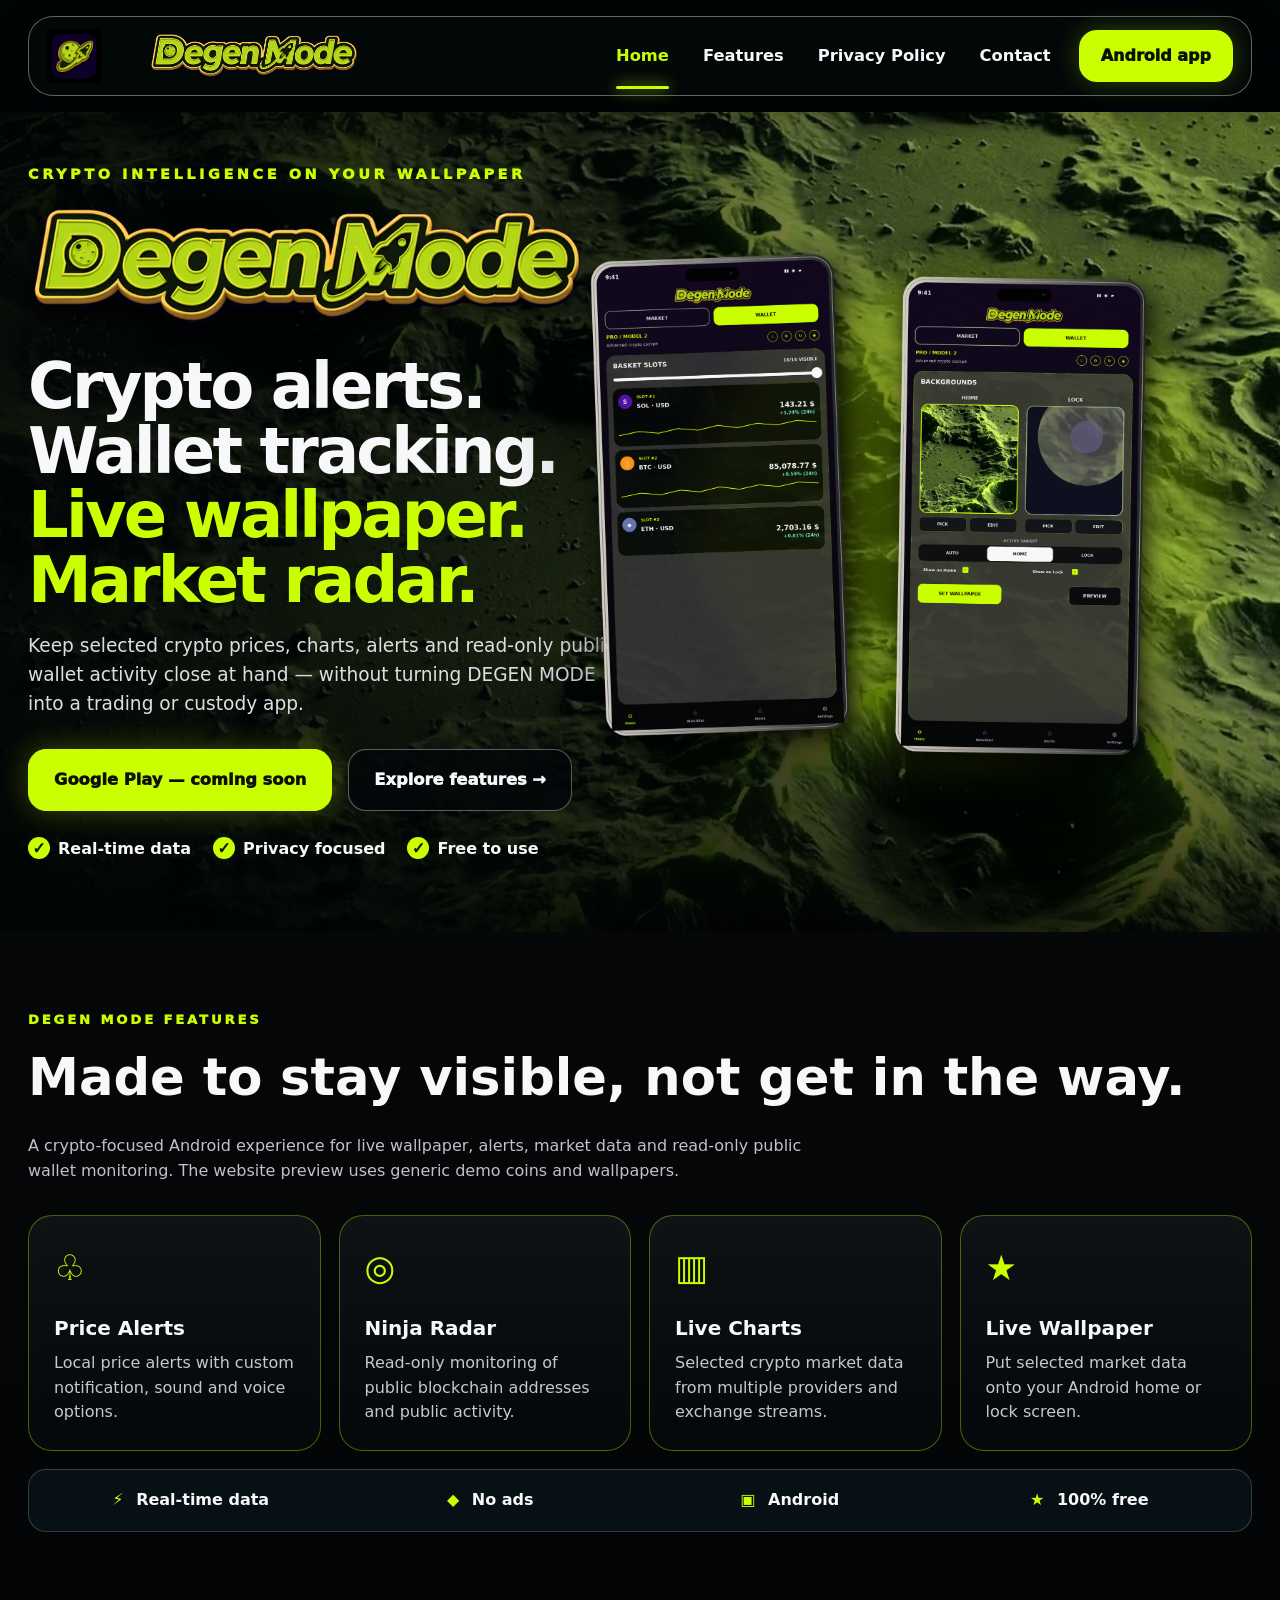
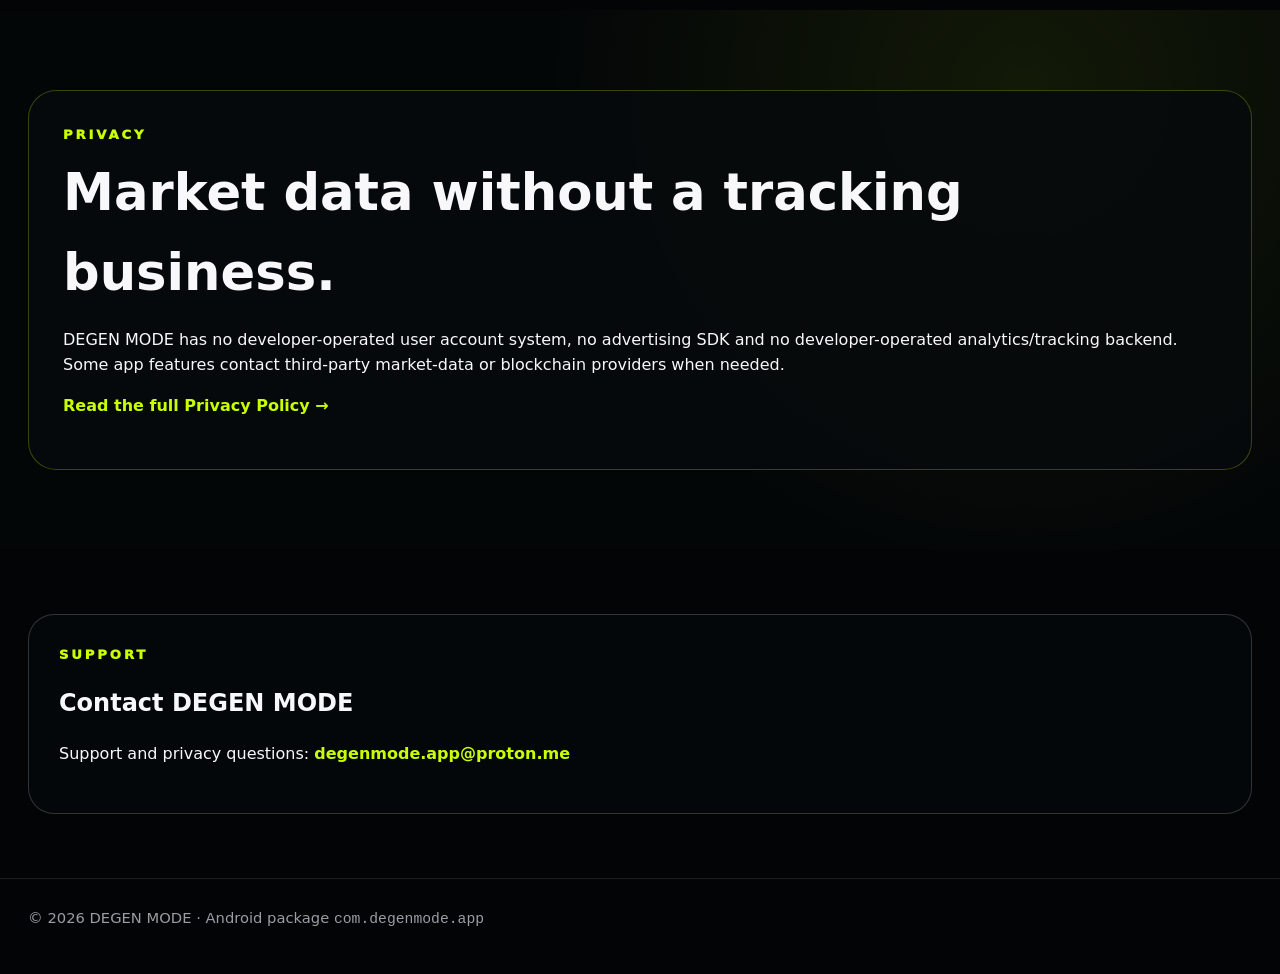
==== commit 9df908bb: "Add files via upload" ====
--- a/index.html
+++ b/index.html
@@ -1,159 +1,6 @@
-<!doctype html>
-<html lang="en">
-<head>
-  <meta charset="utf-8">
-  <meta name="viewport" content="width=device-width,initial-scale=1">
-  <meta name="description" content="DEGEN MODE — crypto alerts, live wallpaper, charts and read-only public wallet monitoring for Android.">
-  <title>DEGEN MODE</title>
-  <link rel="icon" href="app-icon-original.png">
-  <link rel="stylesheet" href="styles.css">
-</head>
-<body>
-<header class="topbar">
-  <div class="container nav">
-    <a class="nav-brand" href="index.html">
-      <img class="nav-icon" src="app-icon-original.png" alt="DEGEN MODE app icon">
-      <img class="nav-word" src="degenmode-wordmark-original.png" alt="DEGEN MODE">
-    </a>
-    <nav class="nav-links">
-      <a class="active" href="index.html">Home</a>
-      <a href="#features">Features</a>
-      <a href="privacy.html">Privacy Policy</a>
-      <a href="#contact">Contact</a>
-    </nav>
-    <span class="nav-cta">Android app</span>
-  </div>
-</header>
-
-<main>
-<section class="container hero">
-  <div>
-    <div class="kicker">CRYPTO INTELLIGENCE ON YOUR WALLPAPER</div>
-    <img class="hero-logo" src="degenmode-wordmark-original.png" alt="DEGEN MODE">
-    <h1>Crypto alerts. Wallet tracking.<br><span>Live wallpaper. Market radar.</span></h1>
-    <p class="hero-copy">Keep selected crypto prices, charts, alerts and read-only public wallet activity close at hand — without turning DEGEN MODE into a trading or custody app.</p>
-    <div class="actions">
-      <span class="btn primary">Google Play — coming soon</span>
-      <a class="btn" href="#features">Explore features</a>
-    </div>
-    <div class="pills">
-      <span>Real-time data</span><span>Privacy focused</span><span>Free to use</span>
-    </div>
-  </div>
-
-  <div class="phone-stage" aria-label="DEGEN MODE interface preview">
-    <div class="device front">
-      <div class="screen">
-        <div class="island"></div>
-        <div class="status"><span>9:41</span><span>▮▮ ◉ ▰</span></div>
-        <div class="apphead">
-          <img class="appmini" src="degenmode-wordmark-original.png" alt="">
-          <div class="tabs"><div class="tab">◉ MARKET</div><div class="tab on">▣ WALLET</div></div>
-        </div>
-        <div class="pro"><b>PRO / MODEL 2</b><div>Advanced crypto cockpit</div></div>
-        <div class="appbody">
-          <div class="panel">
-            <div class="panel-title"><span>BASKET SLOTS</span><span>16/16 VISIBLE</span></div>
-            <div class="slot">
-              <div class="slot-top"><span><span class="slot-label">SLOT #1</span><br><span class="coin">SOL · USD</span></span><span>◎</span></div>
-              <div class="chart"><svg viewBox="0 0 100 25" preserveAspectRatio="none"><polyline fill="none" stroke="#c9ff00" stroke-width="2.2" points="0,19 8,14 16,18 24,10 32,13 42,6 52,9 62,4 72,8 82,2 92,6 100,4"/></svg></div>
-              <div class="price">143.21 $</div><div class="change">+5.24% (24h)</div>
-            </div>
-            <div class="slot">
-              <div class="slot-top"><span><span class="slot-label">SLOT #2</span><br><span class="coin">BTC · USD</span></span><span>₿</span></div>
-              <div class="chart"><svg viewBox="0 0 100 25" preserveAspectRatio="none"><polyline fill="none" stroke="#c9ff00" stroke-width="2.2" points="0,18 12,15 24,17 36,8 48,12 60,7 72,9 84,4 100,7"/></svg></div>
-              <div class="price">85,078.77 $</div><div class="change">+0.59% (24h)</div>
-            </div>
-            <div class="slot">
-              <div class="slot-top"><span><span class="slot-label">SLOT #3</span><br><span class="coin">ETH · USD</span></span><span>◇</span></div>
-              <div class="price">2,703.16 $</div><div class="change">+0.81% (24h)</div>
-            </div>
-          </div>
-        </div>
-        <div class="app-foot"><span class="on">⌂ Home</span><span>☆ Watchlist</span><span>♧ Alerts</span><span>⚙ Settings</span></div>
-      </div>
-    </div>
-
-    <div class="device back">
-      <div class="screen">
-        <div class="island"></div>
-        <div class="status"><span>9:41</span><span>▮▮ ◉ ▰</span></div>
-        <div class="apphead">
-          <img class="appmini" src="degenmode-wordmark-original.png" alt="">
-          <div class="tabs"><div class="tab">◉ MARKET</div><div class="tab on">▣ WALLET</div></div>
-        </div>
-        <div class="pro"><b>PRO / MODEL 2</b><div>Advanced crypto cockpit</div></div>
-        <div class="appbody bg-panel">
-          <div class="panel">
-            <div class="panel-title"><span>BACKGROUNDS</span><span></span></div>
-
-            <div class="backgrounds">
-              <div class="bg-column">
-                <div class="bg-label">HOME</div>
-                <div class="bg-thumb home"></div>
-                <div class="pick-row"><div class="mini-btn">PICK</div><div class="mini-btn">EDIT</div></div>
-              </div>
-              <div class="bg-column">
-                <div class="bg-label">LOCK</div>
-                <div class="bg-thumb lock"></div>
-                <div class="pick-row"><div class="mini-btn">PICK</div><div class="mini-btn">EDIT</div></div>
-              </div>
-            </div>
-
-            <div class="active-title">ACTIVE TARGET</div>
-            <div class="target"><div>AUTO</div><div class="on">HOME</div><div>LOCK</div></div>
-
-            <div class="checks">
-              <div class="check">Show on Home <span class="box">✓</span></div>
-              <div class="check">Show on Lock <span class="box">✓</span></div>
-            </div>
-
-            <div class="bottom-actions">
-              <div class="wall-btn">SET WALLPAPER</div>
-              <div class="preview-btn">PREVIEW</div>
-            </div>
-          </div>
-
-          <div class="system">
-            <div class="system-head"><span>SYSTEM ENGINE</span><span class="live">● LIVE</span></div>
-            <div style="margin-top:7px;color:#aaa">Night Guard: AUTO · Data Inspector</div>
-          </div>
-        </div>
-        <div class="app-foot"><span class="on">⌂ Home</span><span>☆ Watchlist</span><span>♧ Alerts</span><span>⚙ Settings</span></div>
-      </div>
-    </div>
-  </div>
-</section>
-
-<section id="features" class="section">
-  <div class="container">
-    <div class="section-head">
-      <div class="kicker">DEGEN MODE FEATURES</div>
-      <h2>Made to stay visible, not get in the way.</h2>
-      <p class="lead">The preview uses generic demo assets. Your actual wallpaper, tracked coins and wallet entries stay under your control.</p>
-    </div>
-    <div class="features">
-      <article class="feature"><div class="ico">♧</div><h3>Price Alerts</h3><p>Local price alerts with custom notification, sound and voice options.</p></article>
-      <article class="feature"><div class="ico">◎</div><h3>Ninja Radar</h3><p>Read-only monitoring of public blockchain addresses and activity.</p></article>
-      <article class="feature"><div class="ico">▥</div><h3>Live Charts</h3><p>Selected crypto market information from multiple providers.</p></article>
-      <article class="feature"><div class="ico">★</div><h3>Live Wallpaper</h3><p>Show selected market data on your Android home or lock screen.</p></article>
-    </div>
-    <div class="info-strip">
-      <div><b>⚡</b> Real-time data</div><div><b>◆</b> No ads</div><div><b>▣</b> Android</div><div><b>★</b> 100% free</div>
-    </div>
-  </div>
-</section>
-
-<section id="contact" class="section">
-  <div class="container contact-card">
-    <div class="kicker">SUPPORT</div>
-    <h2>Contact DEGEN MODE</h2>
-    <p>Questions, privacy requests or support: <a href="mailto:degenmode.app@proton.me">degenmode.app@proton.me</a></p>
-    <p><a href="privacy.html">Read the Privacy Policy →</a></p>
-  </div>
-</section>
-</main>
-
-<footer><div class="container">© 2026 DEGEN MODE · Android package <code>com.degenmode.app</code></div></footer>
-</body>
-</html>
+<!doctype html><html lang="en"><head><meta charset="utf-8"><meta name="viewport" content="width=device-width,initial-scale=1"><meta name="description" content="DEGEN MODE — crypto alerts, live wallpaper and read-only wallet monitoring for Android."><title>DEGEN MODE</title><link rel="icon" href="favicon.png"><link rel="stylesheet" href="styles.css"></head><body>
+<header class="topbar"><div class="container nav"><a class="brand" href="index.html"><img class="brand-icon" src="app-icon-original.png" alt="DEGEN MODE"><img class="brand-word" src="degenmode-wordmark-exact.png" alt="DEGEN MODE"></a><nav class="navlinks"><a class="active" href="index.html">Home</a><a href="#features">Features</a><a href="privacy.html">Privacy Policy</a><a href="#contact">Contact</a></nav><span class="android">Android app</span></div></header>
+<main><section class="hero"><div class="container hero-grid"><div><div class="kicker">CRYPTO INTELLIGENCE ON YOUR WALLPAPER</div><img class="hero-word" src="degenmode-wordmark-exact.png" alt="DEGEN MODE"><h1>Crypto alerts.<br>Wallet tracking.<br><span class="lime">Live wallpaper.<br>Market radar.</span></h1><p class="hero-copy">Keep selected crypto prices, charts, alerts and read-only public wallet activity close at hand — without turning DEGEN MODE into a trading or custody app.</p><div class="cta"><span class="btn primary">Google Play — coming soon</span><a class="btn" href="#features">Explore features →</a></div><div class="checks"><span>Real-time data</span><span>Privacy focused</span><span>Free to use</span></div></div><div class="phone-wrap"><img class="phones-img" src="phones-4k.png" alt="DEGEN MODE app interface preview"></div></div></section>
+<section id="features" class="feature-section"><div class="container"><div class="section-kicker">DEGEN MODE FEATURES</div><h2>Made to stay visible, not get in the way.</h2><p class="section-copy">A crypto-focused Android experience for live wallpaper, alerts, market data and read-only public wallet monitoring. The website preview uses generic demo coins and wallpapers.</p><div class="features"><article class="feature"><div class="ico">♧</div><h3>Price Alerts</h3><p>Local price alerts with custom notification, sound and voice options.</p></article><article class="feature"><div class="ico">◎</div><h3>Ninja Radar</h3><p>Read-only monitoring of public blockchain addresses and public activity.</p></article><article class="feature"><div class="ico">▥</div><h3>Live Charts</h3><p>Selected crypto market data from multiple providers and exchange streams.</p></article><article class="feature"><div class="ico">★</div><h3>Live Wallpaper</h3><p>Put selected market data onto your Android home or lock screen.</p></article></div><div class="strip"><div><b>⚡</b> Real-time data</div><div><b>◆</b> No ads</div><div><b>▣</b> Android</div><div><b>★</b> 100% free</div></div></div></section>
+<section class="privacy-section"><div class="container privacy-card"><div class="section-kicker">PRIVACY</div><h2>Market data without a tracking business.</h2><p>DEGEN MODE has no developer-operated user account system, no advertising SDK and no developer-operated analytics/tracking backend. Some app features contact third-party market-data or blockchain providers when needed.</p><p><a href="privacy.html">Read the full Privacy Policy →</a></p></div></section>
+<section id="contact" class="contact"><div class="container contact-box"><div class="section-kicker">SUPPORT</div><h2>Contact DEGEN MODE</h2><p>Support and privacy questions: <a href="mailto:degenmode.app@proton.me">degenmode.app@proton.me</a></p></div></section></main><footer><div class="container">© 2026 DEGEN MODE · Android package <code>com.degenmode.app</code></div></footer></body></html>
--- a/styles.css
+++ b/styles.css
@@ -1,308 +1,3 @@
-
-:root{
-  --bg:#030405;
-  --panel:#0b0d10;
-  --panel2:#12131a;
-  --purple:#120920;
-  --lime:#c9ff00;
-  --lime2:#aee700;
-  --gold:#e7b72a;
-  --text:#f7f7f8;
-  --muted:#b7b5bd;
-  --line:rgba(255,255,255,.22);
-  --green:#66e6b8;
-  --max:1260px;
-}
-*{box-sizing:border-box}
-html{scroll-behavior:smooth}
-body{
-  margin:0;
-  color:var(--text);
-  font-family:Inter,ui-sans-serif,system-ui,-apple-system,BlinkMacSystemFont,"Segoe UI",sans-serif;
-  line-height:1.55;
-  background:#030405;
-}
-body::before{
-  content:"";
-  position:fixed;inset:0;z-index:-3;
-  background:
-    linear-gradient(180deg,rgba(1,3,4,.22),rgba(1,3,4,.70)),
-    url("moon-bg-original.jpg") center 20%/cover no-repeat;
-}
-body::after{
-  content:"";
-  position:fixed;inset:0;z-index:-2;pointer-events:none;
-  background:
-    radial-gradient(circle at 78% 14%,rgba(201,255,0,.16),transparent 28rem),
-    radial-gradient(circle at 15% 28%,rgba(201,255,0,.05),transparent 25rem);
-}
-a{color:inherit;text-decoration:none}
-.container{width:min(var(--max),calc(100% - 34px));margin:auto}
-
-.topbar{
-  position:sticky;top:0;z-index:80;padding:15px 0;
-  background:linear-gradient(180deg,rgba(2,4,6,.96),rgba(2,4,6,.68),transparent);
-  backdrop-filter:blur(14px)
-}
-.nav{
-  min-height:72px;display:flex;align-items:center;gap:24px;padding:9px 18px;
-  border:1px solid rgba(255,255,255,.36);border-radius:22px;
-  background:rgba(3,8,11,.86);
-  box-shadow:0 12px 42px rgba(0,0,0,.34),inset 0 0 26px rgba(255,255,255,.02)
-}
-.nav-brand{display:flex;align-items:center;gap:12px;margin-right:auto}
-.nav-icon{
-  width:46px;height:46px;object-fit:contain;border-radius:11px;
-  box-shadow:0 0 16px rgba(201,255,0,.15)
-}
-.nav-word{
-  width:215px;height:44px;object-fit:cover;object-position:center;
-  border-radius:9px
-}
-.nav-links{display:flex;align-items:center;gap:30px;font-weight:800}
-.nav-links a:hover,.nav-links a.active{color:var(--lime)}
-.nav-links a.active{position:relative}
-.nav-links a.active::after{
-  content:"";position:absolute;left:0;right:0;bottom:-17px;height:3px;
-  border-radius:999px;background:var(--lime);box-shadow:0 0 13px var(--lime)
-}
-.nav-cta{
-  padding:13px 20px;border-radius:16px;background:var(--lime);color:#0b0d06;
-  font-weight:1000;box-shadow:0 0 25px rgba(201,255,0,.27)
-}
-
-.hero{
-  min-height:760px;display:grid;grid-template-columns:1.03fr .97fr;gap:55px;
-  align-items:center;padding:48px 0 74px;position:relative
-}
-.hero::before{
-  content:"";position:absolute;inset:-40px -100vw -35px;z-index:-1;
-  background:
-    linear-gradient(90deg,rgba(2,5,5,.86),rgba(2,5,5,.38) 55%,rgba(2,5,5,.10)),
-    url("moon-bg-original.jpg") center 47%/cover no-repeat;
-}
-.kicker{color:var(--lime);font-size:.84rem;font-weight:1000;letter-spacing:.25em;margin-bottom:18px}
-.hero-logo{
-  display:block;width:min(560px,94%);height:auto;object-fit:contain;object-position:left center;
-  border-radius:18px;filter:drop-shadow(0 7px 12px rgba(0,0,0,.72))
-}
-.hero h1{
-  font-size:clamp(2.45rem,4.6vw,4.2rem);line-height:1.05;margin:28px 0 18px;
-  letter-spacing:-.035em
-}
-.hero h1 span{color:var(--lime)}
-.hero-copy{max-width:640px;color:#dedee1;font-size:1.08rem}
-.actions{display:flex;gap:15px;flex-wrap:wrap;margin-top:28px}
-.btn{
-  padding:15px 22px;border-radius:17px;border:1px solid rgba(255,255,255,.32);
-  background:rgba(4,7,8,.80);font-weight:900
-}
-.btn.primary{
-  background:var(--lime);color:#0b0d08;border-color:var(--lime);
-  box-shadow:0 0 28px rgba(201,255,0,.24)
-}
-.pills{display:flex;gap:18px;flex-wrap:wrap;margin-top:24px;font-size:.92rem;font-weight:700}
-.pills span::before{
-  content:"✓";display:inline-grid;place-items:center;width:20px;height:20px;margin-right:8px;
-  border-radius:50%;background:var(--lime);color:#0d1200;font-size:.76rem;font-weight:1000
-}
-
-/* realistic phone stage */
-.phone-stage{min-height:660px;position:relative;display:flex;align-items:center;justify-content:center;isolation:isolate}
-.device{
-  position:absolute;width:326px;height:636px;padding:9px;border-radius:50px;
-  background:
-    linear-gradient(145deg,#0e0f11 0%,#8e8b8d 8%,#151619 18%,#59585b 38%,#111216 58%,#8d898c 78%,#151619 100%);
-  box-shadow:
-    0 34px 76px rgba(0,0,0,.62),
-    0 0 0 1px rgba(255,255,255,.46),
-    inset 0 0 0 1px rgba(255,255,255,.26),
-    0 0 42px rgba(201,255,0,.10)
-}
-.device.front{transform:translate(-90px,-1px) rotate(2deg);z-index:3}
-.device.back{transform:translate(122px,23px) rotate(.4deg) scale(.93);z-index:2}
-.device::before{
-  content:"";position:absolute;left:-5px;top:116px;width:4px;height:65px;border-radius:4px;
-  background:linear-gradient(#aaa,#454545,#777);box-shadow:0 92px 0 #666
-}
-.device::after{
-  content:"";position:absolute;right:-5px;top:128px;width:4px;height:108px;border-radius:4px;
-  background:linear-gradient(#888,#333,#777)
-}
-.screen{
-  height:100%;overflow:hidden;position:relative;border-radius:41px;
-  background:linear-gradient(180deg,#11091f 0 25%,#090a0d 25% 100%);
-  border:1px solid rgba(255,255,255,.13);
-  box-shadow:inset 0 0 28px rgba(255,255,255,.024)
-}
-.island{
-  position:absolute;top:10px;left:50%;transform:translateX(-50%);z-index:6;
-  width:104px;height:28px;border-radius:18px;background:#020203;
-  box-shadow:inset 0 -1px 0 rgba(255,255,255,.06)
-}
-.status{
-  height:37px;padding:12px 19px 0;display:flex;justify-content:space-between;
-  font-size:.67rem;font-weight:900;position:relative;z-index:4
-}
-.apphead{padding:4px 15px 10px;position:relative;z-index:2}
-.appmini{
-  display:block;width:145px;height:34px;object-fit:cover;object-position:center;margin:0 auto 10px;
-  border-radius:7px
-}
-.tabs{display:grid;grid-template-columns:1fr 1fr;gap:9px}
-.tab{
-  padding:9px;border:1px solid rgba(255,255,255,.45);border-radius:15px;
-  text-align:center;font-size:.71rem;font-weight:900;letter-spacing:.14em
-}
-.tab.on{background:var(--lime);color:#111;border-color:var(--lime)}
-.pro{padding:8px 16px 13px;border-bottom:1px solid rgba(255,255,255,.10)}
-.pro b{color:var(--lime);font-size:.7rem;letter-spacing:.16em}
-.pro div{font-size:.68rem;color:#aaa7b0;margin-top:2px}
-.appbody{padding:13px}
-.panel{
-  background:linear-gradient(180deg,rgba(62,62,64,.78),rgba(28,29,30,.82));
-  border:1px solid rgba(255,255,255,.10);border-radius:24px;padding:14px;
-  backdrop-filter:blur(8px);margin-bottom:12px
-}
-.panel-title{display:flex;justify-content:space-between;align-items:center;font-size:.82rem;font-weight:1000}
-.slot{
-  margin-top:10px;padding:11px;border-radius:17px;background:rgba(7,8,9,.72);
-  border:1px solid rgba(201,255,0,.15)
-}
-.slot-top{display:flex;justify-content:space-between;align-items:center}
-.slot-label{color:var(--lime);font-size:.64rem;font-weight:1000;letter-spacing:.10em}
-.coin{font-size:.82rem;font-weight:1000}.price{text-align:right;font-size:1.28rem;font-weight:900;margin-top:6px}
-.change{text-align:right;color:var(--green);font-size:.76rem;font-weight:900}
-.chart{height:29px;margin-top:5px}.chart svg{width:100%;height:100%}
-.app-foot{
-  position:absolute;bottom:0;left:0;right:0;padding:10px 12px;
-  display:flex;justify-content:space-around;background:rgba(4,5,6,.95);
-  border-top:1px solid rgba(255,255,255,.08);font-size:.61rem;color:#aaa
-}
-.app-foot .on{color:var(--lime);font-weight:1000}
-
-/* BACKGROUND PHONE - EXACTLY TWO SYMMETRICAL PREVIEWS */
-.bg-panel{padding:15px 13px 14px}
-.backgrounds{
-  display:grid;grid-template-columns:1fr 1fr;gap:15px;margin-top:13px;
-  align-items:start
-}
-.bg-column{min-width:0;text-align:center}
-.bg-label{
-  font-size:.72rem;letter-spacing:.14em;font-weight:1000;color:#d1d0d5;margin-bottom:8px
-}
-.bg-thumb{
-  width:100%;aspect-ratio:9/16;border-radius:17px;border:2px solid rgba(255,255,255,.34);
-  background-position:center;background-size:cover;overflow:hidden;
-  box-shadow:inset 0 0 18px rgba(0,0,0,.38)
-}
-.bg-thumb.home{
-  background:
-    radial-gradient(circle at 65% 23%,rgba(201,255,0,.56),transparent 20%),
-    linear-gradient(180deg,rgba(2,7,4,.10),rgba(2,7,4,.45)),
-    url("moon-bg-original.jpg") center/cover
-}
-.bg-thumb.lock{
-  background:
-    radial-gradient(circle at 58% 27%,#6b57b9 0 6%,transparent 7%),
-    radial-gradient(circle at 67% 34%,rgba(126,88,220,.60),transparent 20%),
-    linear-gradient(160deg,#22253b,#080910 65%)
-}
-.pick-row{display:grid;grid-template-columns:1fr 1fr;gap:7px;margin-top:8px}
-.mini-btn{
-  padding:8px 2px;border-radius:11px;border:1px solid rgba(255,255,255,.18);
-  background:#17181a;font-size:.62rem;font-weight:1000
-}
-.active-title{text-align:center;color:#aaa;font-size:.69rem;font-weight:900;letter-spacing:.13em;margin:15px 0 8px}
-.target{
-  display:grid;grid-template-columns:repeat(3,1fr);gap:6px;background:#0f1012;
-  border-radius:14px;padding:5px
-}
-.target div{padding:8px 2px;text-align:center;font-size:.62rem;font-weight:900;border-radius:10px}
-.target .on{background:#fff;color:#111}
-.checks{display:grid;grid-template-columns:1fr 1fr;gap:9px;margin-top:12px;font-size:.63rem}
-.check{display:flex;align-items:center;gap:6px;justify-content:center}
-.box{width:14px;height:14px;border-radius:3px;background:var(--lime);color:#111;font-size:.58rem;font-weight:1000;display:grid;place-items:center}
-.bottom-actions{display:grid;grid-template-columns:1.35fr .85fr;gap:8px;margin-top:12px}
-.wall-btn,.preview-btn{padding:10px 3px;border-radius:12px;font-size:.64rem;font-weight:1000;text-align:center}
-.wall-btn{background:var(--lime);color:#111}
-.preview-btn{border:1px solid rgba(255,255,255,.25);background:#0d0e10}
-.system{
-  margin-top:10px;padding:12px;border-radius:17px;background:rgba(14,15,16,.85);
-  border:1px solid rgba(201,255,0,.12);font-size:.66rem
-}
-.system-head{display:flex;justify-content:space-between;font-weight:900}
-.live{color:#58df91}
-
-/* rest of site */
-.section{padding:72px 0}
-.section-head{max-width:760px;margin-bottom:28px}
-.section h2{font-size:clamp(2rem,4vw,3.2rem);margin:0 0 9px}
-.section .lead{color:var(--muted);font-size:1.05rem}
-.features{display:grid;grid-template-columns:repeat(4,1fr);gap:16px}
-.feature{
-  min-height:190px;padding:22px;border-radius:23px;
-  background:linear-gradient(180deg,rgba(14,18,20,.91),rgba(7,9,10,.86));
-  border:1px solid rgba(201,255,0,.38)
-}
-.feature .ico{font-size:2rem;color:var(--lime);margin-bottom:18px}
-.feature h3{margin:0 0 6px}.feature p{margin:0;color:#c8c7cc;font-size:.94rem}
-.info-strip{
-  margin-top:18px;display:grid;grid-template-columns:repeat(4,1fr);gap:12px;padding:18px 20px;
-  border:1px solid rgba(255,255,255,.22);background:rgba(7,12,16,.89);border-radius:18px
-}
-.info-strip div{text-align:center;font-weight:800;font-size:.92rem}.info-strip b{color:var(--lime);margin-right:6px}
-.contact-card{
-  border-radius:28px;padding:30px;background:rgba(7,10,12,.90);
-  border:1px solid rgba(201,255,0,.28)
-}
-.contact-card a{color:var(--lime);font-weight:900}
-
-.policy-hero{padding:56px 0 20px;display:grid;grid-template-columns:1fr 320px;gap:32px;align-items:center}
-.policy-hero h1{font-size:clamp(3rem,7vw,5.3rem);line-height:.95;margin:6px 0 16px}
-.policy-moon{
-  height:240px;border-radius:28px;
-  background:linear-gradient(90deg,rgba(4,6,8,.25),rgba(4,6,8,.84)),url("moon-bg-original.jpg") center/cover;
-  border:1px solid rgba(201,255,0,.24)
-}
-.policy-wrap{padding-bottom:80px}
-.policy-card{
-  display:grid;grid-template-columns:58px 1fr;gap:20px;
-  border:1px solid rgba(201,255,0,.29);border-radius:22px;padding:24px;margin:13px 0;
-  background:linear-gradient(180deg,rgba(7,12,15,.94),rgba(6,8,10,.91))
-}
-.policy-num{
-  width:50px;height:50px;border:2px solid var(--lime);border-radius:16px;
-  display:grid;place-items:center;color:var(--lime);font-weight:1000
-}
-.policy-card h2{margin:0 0 8px;font-size:1.28rem}
-.policy-card p,.policy-card li{color:#d1d1d6}
-.policy-card ul{padding-left:19px}
-
-footer{padding:28px 0 46px;border-top:1px solid rgba(255,255,255,.10);color:#aaa;font-size:.9rem}
-
-@media(max-width:1000px){
-  .nav-links{display:none}
-  .hero{grid-template-columns:1fr}
-  .phone-stage{min-height:640px;transform:scale(.94);margin-top:-20px}
-  .features{grid-template-columns:1fr 1fr}
-  .info-strip{grid-template-columns:1fr 1fr}
-  .policy-hero{grid-template-columns:1fr}
-  .policy-moon{height:170px}
-}
-@media(max-width:650px){
-  .container{width:min(100% - 22px,var(--max))}
-  .nav{min-height:60px;padding:7px 11px;border-radius:18px}
-  .nav-icon{width:36px;height:36px}.nav-word{width:166px;height:34px}.nav-cta{display:none}
-  .hero{min-height:auto;padding-bottom:26px}
-  .hero::before{inset:-40px -20px -25px;background-position:center top}
-  .hero-logo{width:100%}
-  .phone-stage{height:535px;min-height:535px;overflow:hidden;transform:none}
-  .device{width:265px;height:520px;border-radius:40px}
-  .screen{border-radius:33px}
-  .device.front{transform:translate(-60px,5px) rotate(2deg)}
-  .device.back{transform:translate(96px,36px) rotate(.4deg) scale(.83)}
-  .features,.info-strip{grid-template-columns:1fr}
-  .section{padding:52px 0}
-  .policy-card{grid-template-columns:1fr}
-}
+:root{--lime:#c9ff00;--green:#70e8bf;--bg:#020506;--card:rgba(8,12,14,.86);--text:#f8f8fa;--muted:#c1c1c6;--line:rgba(255,255,255,.22);--max:1560px}*{box-sizing:border-box}html{scroll-behavior:smooth}body{margin:0;background:#020506;color:var(--text);font-family:Inter,ui-sans-serif,system-ui,-apple-system,BlinkMacSystemFont,"Segoe UI",sans-serif;line-height:1.55}a{color:inherit;text-decoration:none}.container{width:min(var(--max),calc(100% - 56px));margin:auto}.topbar{position:sticky;top:0;z-index:40;padding:16px 0;background:linear-gradient(180deg,rgba(2,5,6,.95),rgba(2,5,6,.68),transparent);backdrop-filter:blur(13px)}.nav{height:80px;border:1px solid rgba(255,255,255,.37);border-radius:25px;background:rgba(3,8,10,.88);display:flex;align-items:center;padding:10px 18px;gap:28px;box-shadow:0 18px 44px rgba(0,0,0,.28)}.brand{display:flex;align-items:center;gap:13px;margin-right:auto}.brand-icon{width:54px;height:54px;object-fit:contain}.brand-word{height:48px;width:280px;object-fit:contain}.navlinks{display:flex;gap:34px;align-items:center;font-weight:800;font-size:1.02rem}.navlinks a:hover,.navlinks a.active{color:var(--lime)}.navlinks a.active{position:relative}.navlinks a.active:after{content:"";position:absolute;left:0;right:0;bottom:-20px;height:3px;border-radius:99px;background:var(--lime);box-shadow:0 0 15px var(--lime)}.android{background:var(--lime);color:#0c1004;padding:14px 22px;border-radius:18px;font-weight:1000;box-shadow:0 0 26px rgba(201,255,0,.25)}.hero{position:relative;min-height:820px;overflow:hidden}.hero:before{content:"";position:absolute;inset:0;z-index:-3;background:url('moon-bg-4k.jpg') center 43%/cover no-repeat}.hero:after{content:"";position:absolute;inset:0;z-index:-2;background:linear-gradient(90deg,rgba(1,4,5,.93) 0%,rgba(1,4,5,.72) 38%,rgba(1,4,5,.30) 70%,rgba(1,4,5,.18)),linear-gradient(180deg,rgba(0,0,0,.18),rgba(0,0,0,.10) 65%,rgba(0,0,0,.82))}.hero-grid{min-height:820px;display:grid;grid-template-columns:48% 52%;align-items:center;gap:10px;padding:30px 0 50px}.kicker{color:var(--lime);font-size:.9rem;font-weight:1000;letter-spacing:.25em;margin-bottom:18px}.hero-word{display:block;width:min(680px,95%);height:auto;filter:drop-shadow(0 12px 18px rgba(0,0,0,.55))}.hero h1{font-size:clamp(3rem,5vw,5.4rem);line-height:1.01;letter-spacing:-.045em;margin:24px 0 20px}.hero h1 .lime{color:var(--lime)}.hero-copy{font-size:1.16rem;max-width:650px;color:#dedee1}.cta{display:flex;gap:16px;flex-wrap:wrap;margin-top:30px}.btn{display:inline-flex;align-items:center;justify-content:center;min-height:62px;padding:0 25px;border-radius:18px;border:1px solid rgba(255,255,255,.35);background:rgba(4,8,10,.85);font-weight:950;font-size:1.02rem}.btn.primary{background:var(--lime);border-color:var(--lime);color:#0d1008;box-shadow:0 0 30px rgba(201,255,0,.27)}.checks{display:flex;gap:22px;flex-wrap:wrap;margin-top:26px;font-weight:750}.checks span:before{content:"✓";display:inline-grid;place-items:center;width:22px;height:22px;border-radius:50%;margin-right:8px;background:var(--lime);color:#101600;font-weight:1000}.phone-wrap{position:relative;height:700px;display:flex;align-items:center;justify-content:center}.phones-img{width:980px;max-width:115%;height:auto;filter:drop-shadow(0 45px 45px rgba(0,0,0,.45));transform:translateX(-8px)}.feature-section{background:linear-gradient(180deg,#050708,#020405);padding:78px 0}.section-kicker{color:var(--lime);font-weight:1000;letter-spacing:.22em;font-size:.82rem}.feature-section h2,.privacy-section h2{font-size:clamp(2.2rem,4vw,3.8rem);margin:8px 0 10px}.section-copy{color:var(--muted);max-width:780px}.features{display:grid;grid-template-columns:repeat(4,1fr);gap:18px;margin-top:32px}.feature{min-height:210px;padding:25px;border-radius:24px;border:1px solid rgba(201,255,0,.35);background:linear-gradient(180deg,rgba(14,19,21,.94),rgba(5,8,10,.93));box-shadow:inset 0 0 34px rgba(255,255,255,.018)}.ico{color:var(--lime);font-size:2.2rem;margin-bottom:17px}.feature h3{font-size:1.25rem;margin:0 0 7px}.feature p{margin:0;color:#c8c7cc}.strip{display:grid;grid-template-columns:repeat(4,1fr);gap:12px;margin-top:18px;padding:18px;border:1px solid rgba(255,255,255,.19);border-radius:18px;background:#071014}.strip div{text-align:center;font-weight:800}.strip b{color:var(--lime);margin-right:7px}.privacy-section{padding:80px 0;background:radial-gradient(circle at 80% 15%,rgba(201,255,0,.08),transparent 30rem),#030607}.privacy-card{padding:34px;border-radius:28px;border:1px solid rgba(201,255,0,.25);background:rgba(7,11,13,.90)}.privacy-card a{color:var(--lime);font-weight:900}.contact{padding:64px 0;background:#020405}.contact-box{padding:30px;border-radius:26px;border:1px solid rgba(255,255,255,.18);background:rgba(5,8,10,.90)}.contact-box a{color:var(--lime);font-weight:900}footer{padding:28px 0 45px;border-top:1px solid rgba(255,255,255,.1);background:#020405;color:#9d9ca4;font-size:.92rem}
+/* privacy */.policy-hero{position:relative;padding:80px 0 50px;overflow:hidden}.policy-hero:before{content:"";position:absolute;inset:0;z-index:-2;background:url('moon-bg-4k.jpg') center 25%/cover no-repeat}.policy-hero:after{content:"";position:absolute;inset:0;z-index:-1;background:linear-gradient(90deg,rgba(2,5,6,.94),rgba(2,5,6,.50)),linear-gradient(180deg,transparent,rgba(2,5,6,.94))}.policy-hero h1{font-size:clamp(3.6rem,7vw,6.7rem);line-height:.95;margin:4px 0 12px}.policy-lead{font-size:1.22rem;color:#d2d1d6}.policy-main{padding:36px 0 80px}.summary{padding:26px 28px;border-radius:22px;border:1px solid rgba(201,255,0,.30);background:rgba(8,14,16,.92);margin-bottom:18px}.summary strong{color:var(--lime)}.policy-card{display:grid;grid-template-columns:58px 1fr;gap:21px;padding:25px;margin:14px 0;border-radius:22px;border:1px solid rgba(201,255,0,.25);background:linear-gradient(180deg,rgba(8,13,16,.95),rgba(5,8,10,.93))}.policy-num{width:52px;height:52px;border:2px solid var(--lime);border-radius:15px;display:grid;place-items:center;color:var(--lime);font-weight:1000}.policy-card h2{font-size:1.35rem;margin:0 0 8px}.policy-card p,.policy-card li{color:#d1d0d6}.policy-card ul{padding-left:20px}
+@media(max-width:1100px){.navlinks{display:none}.hero-grid{grid-template-columns:1fr;gap:0}.hero-grid>div:first-child{padding-top:20px}.phone-wrap{height:650px}.phones-img{width:900px;max-width:100%}.features{grid-template-columns:1fr 1fr}.strip{grid-template-columns:1fr 1fr}.android{margin-left:auto}}@media(max-width:650px){.container{width:min(var(--max),calc(100% - 24px))}.nav{height:66px;border-radius:19px;padding:7px 10px}.brand-icon{width:40px;height:40px}.brand-word{height:36px;width:185px}.android{display:none}.hero-grid{min-height:auto;padding-top:20px}.hero{min-height:auto}.hero h1{font-size:2.75rem}.hero-copy{font-size:1rem}.phone-wrap{height:445px;overflow:hidden}.phones-img{width:620px;max-width:none}.features,.strip{grid-template-columns:1fr}.feature-section,.privacy-section{padding:55px 0}.policy-card{grid-template-columns:1fr}.policy-hero{padding:55px 0 34px}.policy-hero h1{font-size:3.7rem}}
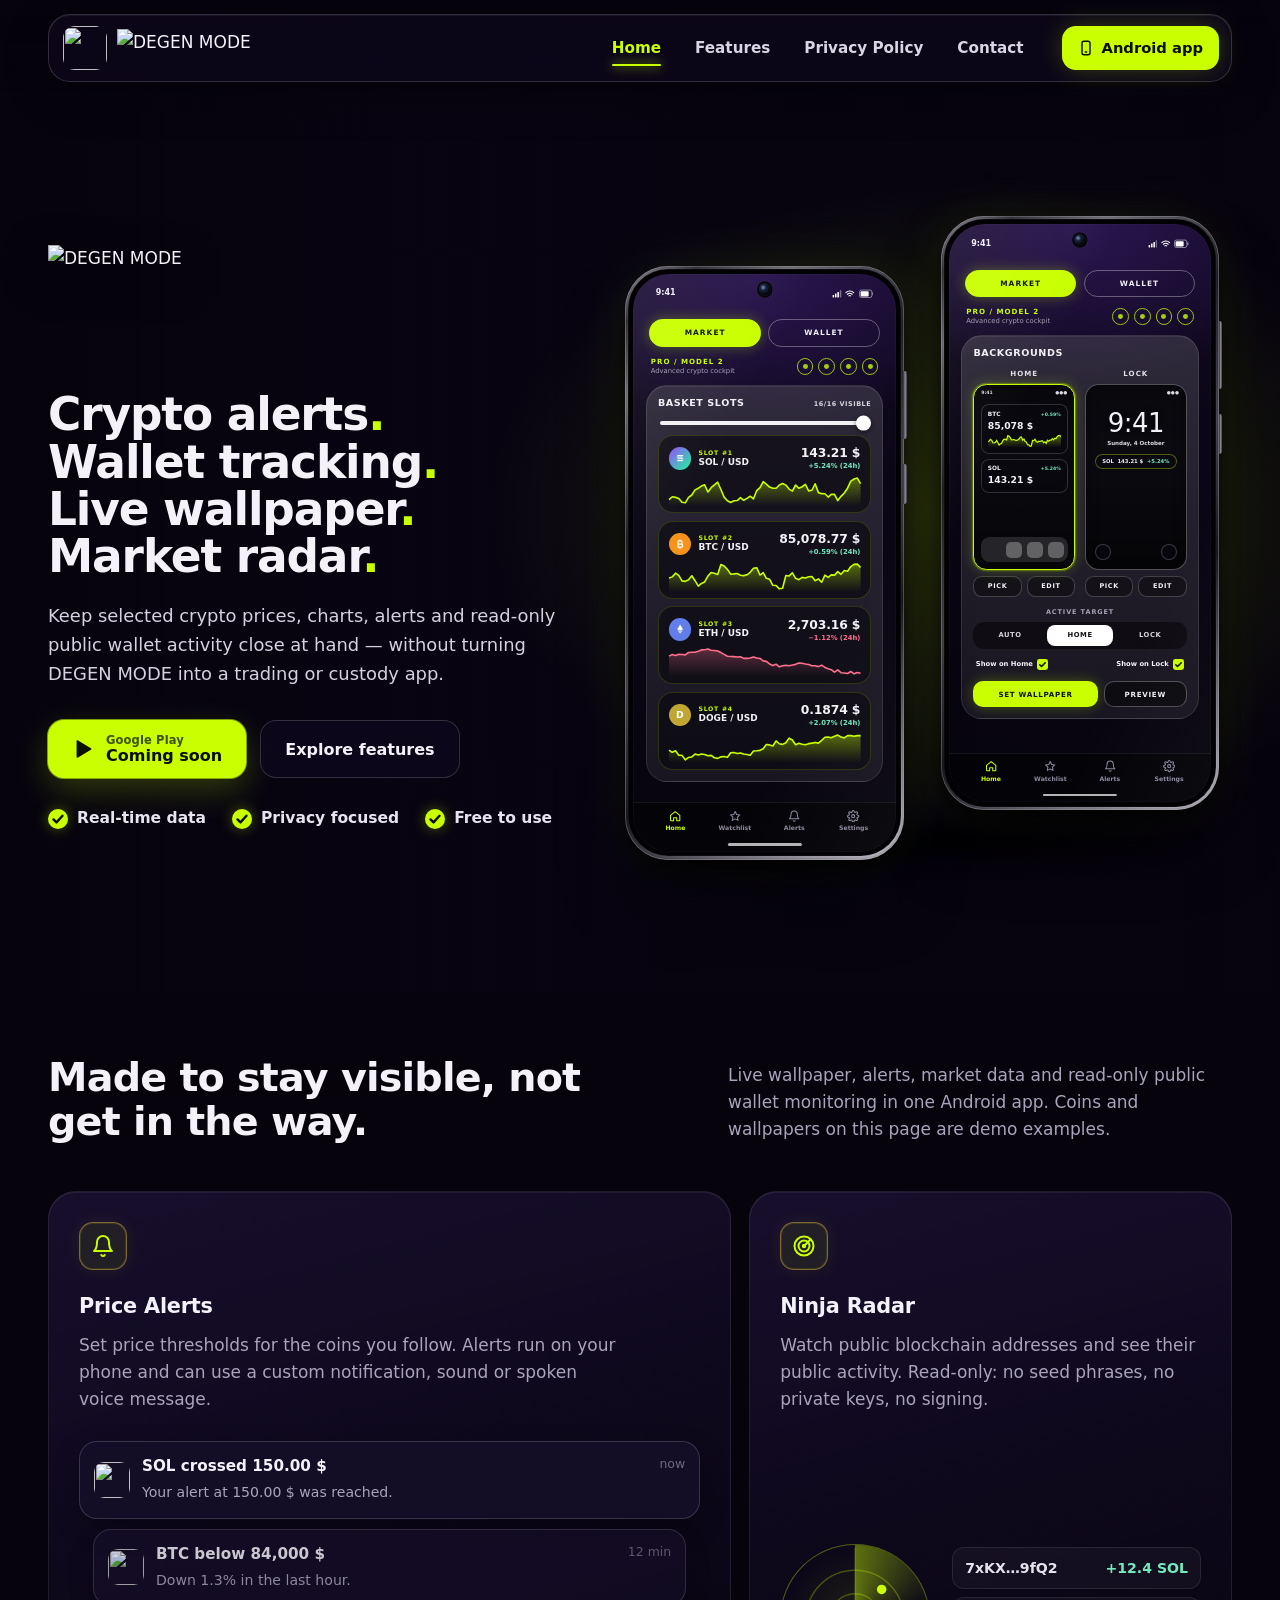
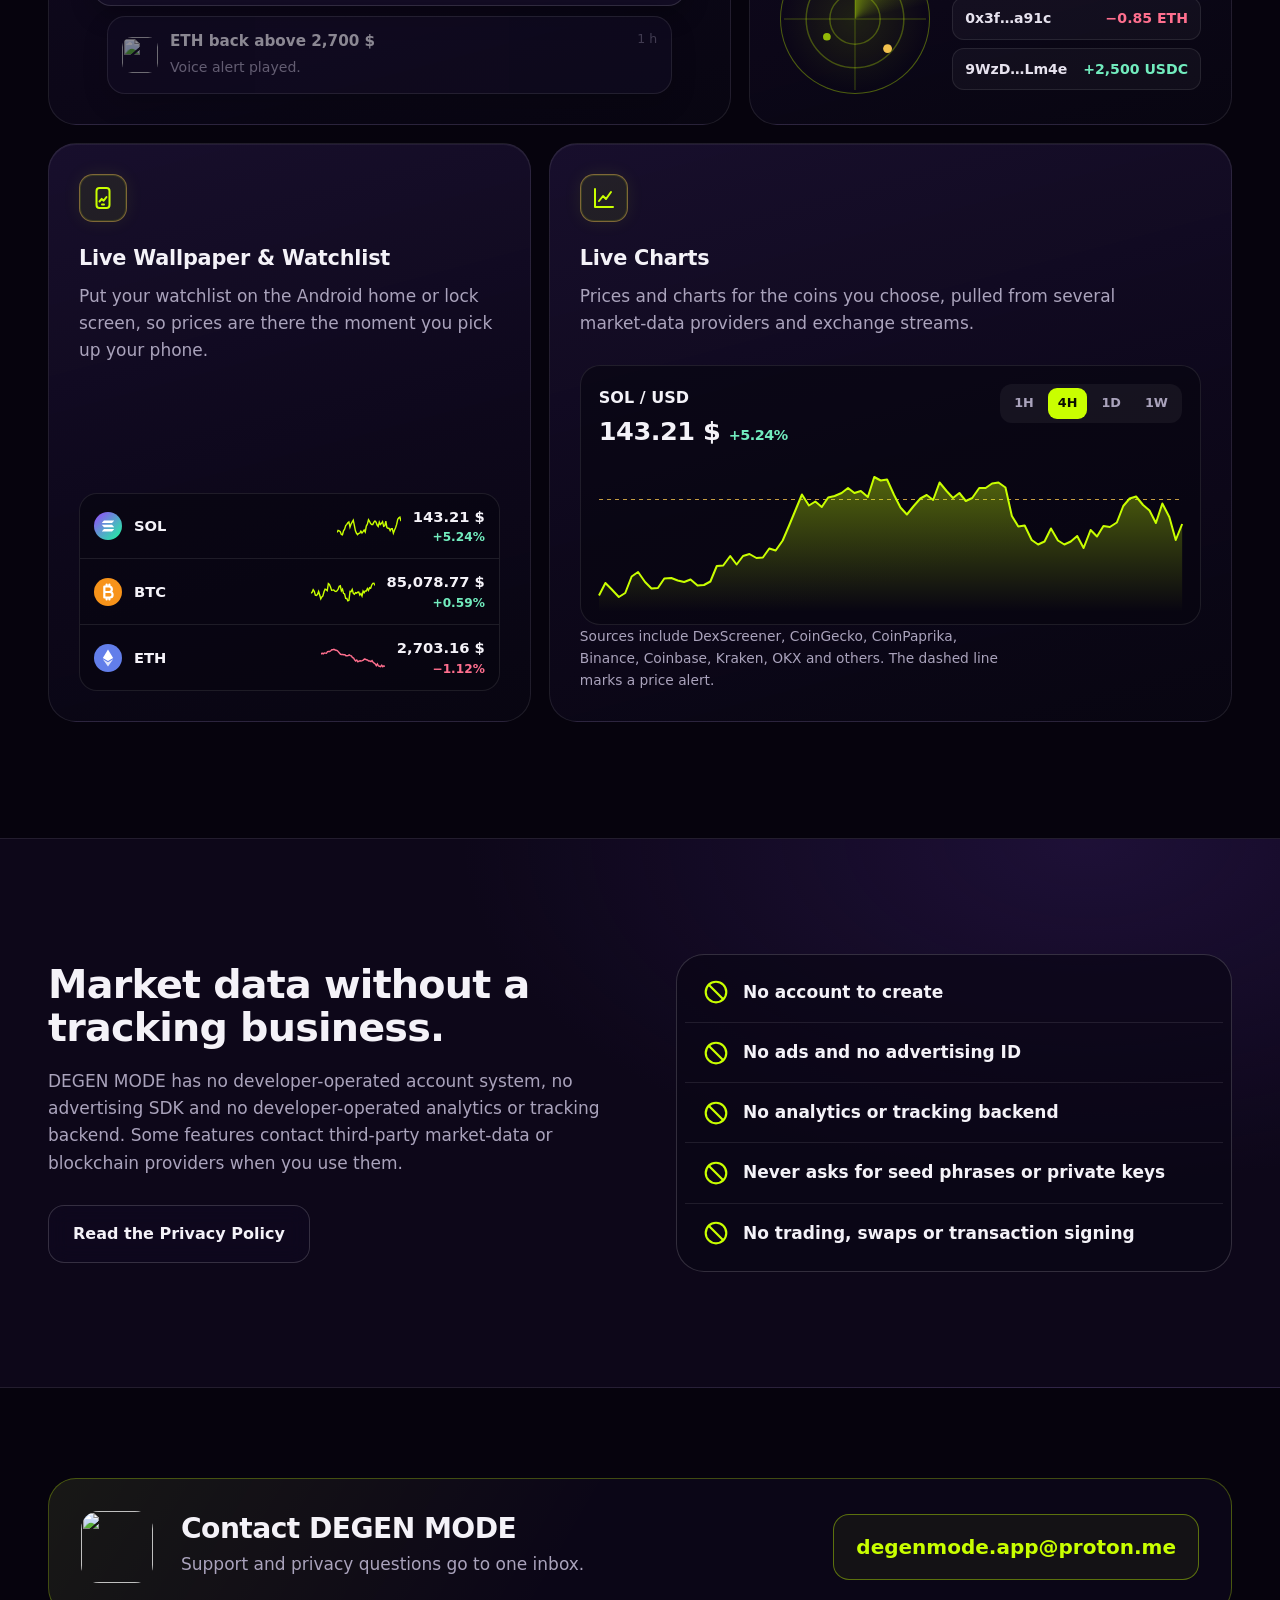
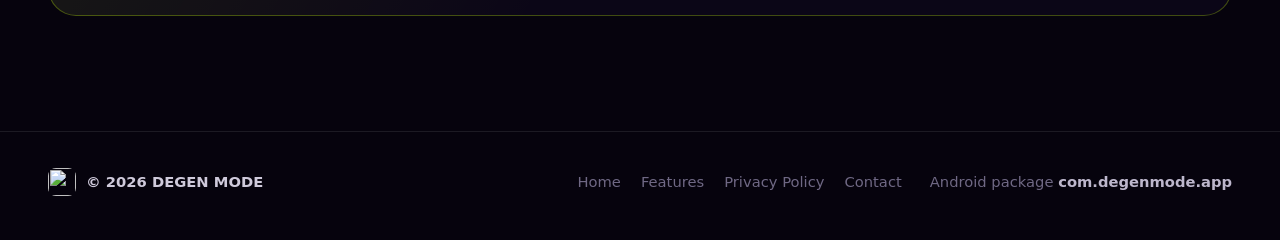
==== commit 2c88eb37: "Add files via upload" ====
--- a/index.html
+++ b/index.html
@@ -1,6 +1,295 @@
-<!doctype html><html lang="en"><head><meta charset="utf-8"><meta name="viewport" content="width=device-width,initial-scale=1"><meta name="description" content="DEGEN MODE — crypto alerts, live wallpaper and read-only wallet monitoring for Android."><title>DEGEN MODE</title><link rel="icon" href="favicon.png"><link rel="stylesheet" href="styles.css"></head><body>
-<header class="topbar"><div class="container nav"><a class="brand" href="index.html"><img class="brand-icon" src="app-icon-original.png" alt="DEGEN MODE"><img class="brand-word" src="degenmode-wordmark-exact.png" alt="DEGEN MODE"></a><nav class="navlinks"><a class="active" href="index.html">Home</a><a href="#features">Features</a><a href="privacy.html">Privacy Policy</a><a href="#contact">Contact</a></nav><span class="android">Android app</span></div></header>
-<main><section class="hero"><div class="container hero-grid"><div><div class="kicker">CRYPTO INTELLIGENCE ON YOUR WALLPAPER</div><img class="hero-word" src="degenmode-wordmark-exact.png" alt="DEGEN MODE"><h1>Crypto alerts.<br>Wallet tracking.<br><span class="lime">Live wallpaper.<br>Market radar.</span></h1><p class="hero-copy">Keep selected crypto prices, charts, alerts and read-only public wallet activity close at hand — without turning DEGEN MODE into a trading or custody app.</p><div class="cta"><span class="btn primary">Google Play — coming soon</span><a class="btn" href="#features">Explore features →</a></div><div class="checks"><span>Real-time data</span><span>Privacy focused</span><span>Free to use</span></div></div><div class="phone-wrap"><img class="phones-img" src="phones-4k.png" alt="DEGEN MODE app interface preview"></div></div></section>
-<section id="features" class="feature-section"><div class="container"><div class="section-kicker">DEGEN MODE FEATURES</div><h2>Made to stay visible, not get in the way.</h2><p class="section-copy">A crypto-focused Android experience for live wallpaper, alerts, market data and read-only public wallet monitoring. The website preview uses generic demo coins and wallpapers.</p><div class="features"><article class="feature"><div class="ico">♧</div><h3>Price Alerts</h3><p>Local price alerts with custom notification, sound and voice options.</p></article><article class="feature"><div class="ico">◎</div><h3>Ninja Radar</h3><p>Read-only monitoring of public blockchain addresses and public activity.</p></article><article class="feature"><div class="ico">▥</div><h3>Live Charts</h3><p>Selected crypto market data from multiple providers and exchange streams.</p></article><article class="feature"><div class="ico">★</div><h3>Live Wallpaper</h3><p>Put selected market data onto your Android home or lock screen.</p></article></div><div class="strip"><div><b>⚡</b> Real-time data</div><div><b>◆</b> No ads</div><div><b>▣</b> Android</div><div><b>★</b> 100% free</div></div></div></section>
-<section class="privacy-section"><div class="container privacy-card"><div class="section-kicker">PRIVACY</div><h2>Market data without a tracking business.</h2><p>DEGEN MODE has no developer-operated user account system, no advertising SDK and no developer-operated analytics/tracking backend. Some app features contact third-party market-data or blockchain providers when needed.</p><p><a href="privacy.html">Read the full Privacy Policy →</a></p></div></section>
-<section id="contact" class="contact"><div class="container contact-box"><div class="section-kicker">SUPPORT</div><h2>Contact DEGEN MODE</h2><p>Support and privacy questions: <a href="mailto:degenmode.app@proton.me">degenmode.app@proton.me</a></p></div></section></main><footer><div class="container">© 2026 DEGEN MODE · Android package <code>com.degenmode.app</code></div></footer></body></html>+<!doctype html>
+<html lang="en">
+<head>
+<meta charset="utf-8">
+<meta name="viewport" content="width=device-width,initial-scale=1,viewport-fit=cover">
+<title>DEGEN MODE — Crypto alerts, wallet tracking and live wallpaper for Android</title>
+<meta name="description" content="DEGEN MODE puts selected crypto prices, charts, price alerts and read-only public wallet activity on your Android home and lock screen. No ads, no tracking.">
+<meta name="theme-color" content="#06030d">
+<meta name="color-scheme" content="dark">
+<meta property="og:type" content="website">
+<meta property="og:title" content="DEGEN MODE">
+<meta property="og:description" content="Crypto alerts, wallet tracking, live wallpaper and market radar for Android.">
+<meta property="og:url" content="https://degenmode-app.github.io/degenmode/">
+<meta property="og:image" content="https://degenmode-app.github.io/degenmode/assets/og-image.jpg">
+<meta name="twitter:card" content="summary_large_image">
+<link rel="icon" href="favicon.ico" sizes="any">
+<link rel="icon" type="image/png" sizes="32x32" href="assets/favicon-32.png">
+<link rel="icon" type="image/png" sizes="192x192" href="assets/icon-192.png">
+<link rel="apple-touch-icon" href="assets/apple-touch-icon.png">
+<link rel="manifest" href="site.webmanifest">
+<link rel="preload" href="assets/fonts/unbounded-latin-wght-normal.woff2" as="font" type="font/woff2" crossorigin>
+<link rel="preload" href="assets/fonts/manrope-latin-wght-normal.woff2" as="font" type="font/woff2" crossorigin>
+<link rel="stylesheet" href="styles.css">
+</head>
+<body>
+<a class="skip" href="#main">Skip to content</a>
+
+<!-- shared SVG gradients for charts -->
+<svg width="0" height="0" style="position:absolute" aria-hidden="true" focusable="false">
+  <defs>
+    <linearGradient id="gUp" x1="0" y1="0" x2="0" y2="1"><stop offset="0" stop-color="#c9ff00" stop-opacity=".38"/><stop offset="1" stop-color="#c9ff00" stop-opacity="0"/></linearGradient>
+    <linearGradient id="gDown" x1="0" y1="0" x2="0" y2="1"><stop offset="0" stop-color="#ff6f8e" stop-opacity=".32"/><stop offset="1" stop-color="#ff6f8e" stop-opacity="0"/></linearGradient>
+  </defs>
+</svg>
+
+<header class="site-header">
+  <div class="wrap nav">
+    <a class="brand" href="index.html" aria-label="DEGEN MODE home">
+      <img class="brand-icon" src="assets/app-icon-128.webp" width="44" height="44" alt="">
+      <img class="brand-word" src="assets/degenmode-wordmark-820.webp" width="820" height="187" alt="DEGEN MODE">
+    </a>
+    <nav class="nav-links" aria-label="Main">
+      <a href="index.html" aria-current="page">Home</a>
+      <a href="#features">Features</a>
+      <a href="privacy.html">Privacy Policy</a>
+      <a href="#contact">Contact</a>
+    </nav>
+    <span class="chip-android"><svg viewBox="0 0 24 24" fill="none" stroke="currentColor" stroke-width="2.2" stroke-linecap="round"><rect x="6" y="2" width="12" height="20" rx="3"/><path d="M11 18h2"/></svg>Android app</span>
+  </div>
+</header>
+
+<main id="main">
+<section class="hero">
+  <div class="hero-bg" aria-hidden="true"></div>
+  <div class="wrap hero-grid">
+    <div class="hero-copy">
+      <img class="hero-wordmark" src="assets/degenmode-wordmark.webp" srcset="assets/degenmode-wordmark-820.webp 820w, assets/degenmode-wordmark.webp 1647w" sizes="(max-width:600px) 90vw, 520px" width="1647" height="375" alt="DEGEN MODE" fetchpriority="high">
+      <h1 class="headline"><span>Crypto alerts<i>.</i></span><span>Wallet tracking<i>.</i></span><span>Live wallpaper<i>.</i></span><span>Market radar<i>.</i></span></h1>
+      <p class="lede">Keep selected crypto prices, charts, alerts and read-only public wallet activity close at hand — without turning DEGEN MODE into a trading or custody app.</p>
+      <div class="cta">
+        <span class="btn btn-play" role="note" aria-label="Google Play — coming soon"><svg viewBox="0 0 24 24" aria-hidden="true"><path d="M5 3.6v16.8c0 .8.9 1.3 1.6.9l14-8.4c.7-.4.7-1.4 0-1.8l-14-8.4C5.9 2.3 5 2.8 5 3.6z" fill="currentColor"/></svg><span><small>Google Play</small>Coming soon</span></span>
+        <a class="btn btn-ghost" href="#features">Explore features</a>
+      </div>
+      <ul class="benefits">
+        <li>Real-time data</li>
+        <li>Privacy focused</li>
+        <li>Free to use</li>
+      </ul>
+    </div>
+
+    <div class="hero-visual">
+      <div class="stage">
+
+        <!-- Phone A: basket slots -->
+        <div class="phone phone--a" role="img" aria-label="DEGEN MODE app showing basket slots with SOL, BTC and ETH prices and charts">
+          <span class="hw hw-vol"></span><span class="hw hw-pwr"></span>
+          <div class="screen" aria-hidden="true">
+            <div class="statusbar"><span>9:41</span><span class="cam"></span><span class="sb-icons"><svg viewBox="0 0 16 16" fill="#fff"><rect x="1" y="10" width="2.6" height="4" rx=".6"/><rect x="5" y="7.5" width="2.6" height="6.5" rx=".6"/><rect x="9" y="5" width="2.6" height="9" rx=".6"/><rect x="13" y="2" width="2.6" height="12" rx=".6" opacity=".4"/></svg><svg viewBox="0 0 16 16" fill="none" stroke="#fff" stroke-width="1.8" stroke-linecap="round"><path d="M1.5 6a9.5 9.5 0 0 1 13 0M4 8.8a6 6 0 0 1 8 0M6.5 11.5a2.4 2.4 0 0 1 3 0"/></svg><svg class="bat" viewBox="0 0 24 14"><rect x=".8" y="1" width="20" height="12" rx="3" fill="none" stroke="#fff" stroke-opacity=".55" stroke-width="1.4"/><rect x="2.6" y="2.8" width="13" height="8.4" rx="1.6" fill="#fff"/><rect x="21.6" y="4.6" width="1.8" height="4.8" rx=".9" fill="#fff" fill-opacity=".55"/></svg></span></div>
+            <div class="app-top">
+              <img class="app-wm" src="assets/degenmode-wordmark-820.webp" alt="">
+              <div class="seg"><span class="on">Market</span><span>Wallet</span></div>
+              <div class="pro"><div><b>PRO / MODEL 2</b><small>Advanced crypto cockpit</small></div><div class="dots"><i></i><i></i><i></i><i></i></div></div>
+            </div>
+            <div class="panel">
+              <div class="panel-h"><b>Basket slots</b><small>16/16 visible</small></div>
+              <div class="slider"><i></i></div>
+
+              <div class="slot">
+                <div class="slot-top">
+                  <span class="coin coin-sol"><svg viewBox="0 0 24 24"><path d="M7.6 6h11.2l-2.4 2.6H5.2zM5.2 10.7h11.2l2.4 2.6H7.6zM7.6 15.4h11.2l-2.4 2.6H5.2z" fill="#fff"/></svg></span>
+                  <div class="slot-id"><small>Slot #1</small><b>SOL / USD</b></div>
+                  <div class="slot-px"><b>143.21 $</b><small class="up">+5.24% (24h)</small></div>
+                </div>
+                <svg class="spark" viewBox="0 0 100 30" preserveAspectRatio="none"><path d="M0.0,23.8 L1.7,21.1 L3.4,21.7 L5.1,22.7 L6.8,26.5 L8.5,27.0 L10.2,21.7 L11.9,19.4 L13.6,14.4 L15.3,12.8 L16.9,10.7 L18.6,9.5 L20.3,16.5 L22.0,12.3 L23.7,9.6 L25.4,7.0 L27.1,14.1 L28.8,21.5 L30.5,25.0 L32.2,26.7 L33.9,25.0 L35.6,24.8 L37.3,22.0 L39.0,24.5 L40.7,22.7 L42.4,20.6 L44.1,23.1 L45.8,15.1 L47.5,12.2 L49.2,6.5 L50.8,8.8 L52.5,11.7 L54.2,12.9 L55.9,12.9 L57.6,9.7 L59.3,8.2 L61.0,9.8 L62.7,13.7 L64.4,15.6 L66.1,9.7 L67.8,12.9 L69.5,11.4 L71.2,9.1 L72.9,15.4 L74.6,14.8 L76.3,8.5 L78.0,17.1 L79.7,18.1 L81.4,18.2 L83.1,21.4 L84.7,18.8 L86.4,18.7 L88.1,24.8 L89.8,20.7 L91.5,17.4 L93.2,12.8 L94.9,5.9 L96.6,3.9 L98.3,3.0 L100.0,8.4 L100,30 L0,30 Z" fill="url(#gUp)"/><path d="M0.0,23.8 L1.7,21.1 L3.4,21.7 L5.1,22.7 L6.8,26.5 L8.5,27.0 L10.2,21.7 L11.9,19.4 L13.6,14.4 L15.3,12.8 L16.9,10.7 L18.6,9.5 L20.3,16.5 L22.0,12.3 L23.7,9.6 L25.4,7.0 L27.1,14.1 L28.8,21.5 L30.5,25.0 L32.2,26.7 L33.9,25.0 L35.6,24.8 L37.3,22.0 L39.0,24.5 L40.7,22.7 L42.4,20.6 L44.1,23.1 L45.8,15.1 L47.5,12.2 L49.2,6.5 L50.8,8.8 L52.5,11.7 L54.2,12.9 L55.9,12.9 L57.6,9.7 L59.3,8.2 L61.0,9.8 L62.7,13.7 L64.4,15.6 L66.1,9.7 L67.8,12.9 L69.5,11.4 L71.2,9.1 L72.9,15.4 L74.6,14.8 L76.3,8.5 L78.0,17.1 L79.7,18.1 L81.4,18.2 L83.1,21.4 L84.7,18.8 L86.4,18.7 L88.1,24.8 L89.8,20.7 L91.5,17.4 L93.2,12.8 L94.9,5.9 L96.6,3.9 L98.3,3.0 L100.0,8.4" fill="none" stroke="#c9ff00" stroke-width="1.6" stroke-linejoin="round" vector-effect="non-scaling-stroke"/></svg>
+              </div>
+
+              <div class="slot">
+                <div class="slot-top">
+                  <span class="coin coin-btc"><svg viewBox="0 0 24 24" fill="none" stroke="#fff" stroke-width="2.2" stroke-linecap="round" stroke-linejoin="round"><path d="M8 6h5.2a3 3 0 0 1 0 6H8zM8 12h6a3 3 0 0 1 0 6H8zM8 6v12M10.5 3.8V6M13.5 3.8V6M10.5 18v2.2M13.5 18v2.2"/></svg></span>
+                  <div class="slot-id"><small>Slot #2</small><b>BTC / USD</b></div>
+                  <div class="slot-px"><b>85,078.77 $</b><small class="up">+0.59% (24h)</small></div>
+                </div>
+                <svg class="spark" viewBox="0 0 100 30" preserveAspectRatio="none"><path d="M0.0,16.6 L1.7,15.4 L3.4,11.8 L5.1,14.0 L6.8,19.3 L8.5,19.8 L10.2,18.2 L11.9,14.3 L13.6,19.1 L15.3,24.3 L16.9,21.8 L18.6,20.3 L20.3,14.7 L22.0,11.2 L23.7,11.8 L25.4,13.1 L27.1,3.5 L28.8,4.8 L30.5,8.1 L32.2,12.7 L33.9,12.5 L35.6,12.2 L37.3,13.8 L39.0,14.2 L40.7,13.4 L42.4,11.0 L44.1,7.1 L45.8,6.5 L47.5,13.6 L49.2,11.2 L50.8,16.8 L52.5,17.7 L54.2,23.6 L55.9,23.8 L57.6,27.0 L59.3,26.4 L61.0,14.1 L62.7,14.5 L64.4,11.5 L66.1,16.8 L67.8,18.1 L69.5,15.9 L71.2,16.5 L72.9,15.3 L74.6,15.1 L76.3,19.2 L78.0,17.3 L79.7,20.6 L81.4,13.7 L83.1,15.9 L84.7,13.5 L86.4,13.7 L88.1,10.3 L89.8,12.9 L91.5,9.3 L93.2,10.0 L94.9,5.4 L96.6,3.3 L98.3,3.0 L100.0,6.2 L100,30 L0,30 Z" fill="url(#gUp)"/><path d="M0.0,16.6 L1.7,15.4 L3.4,11.8 L5.1,14.0 L6.8,19.3 L8.5,19.8 L10.2,18.2 L11.9,14.3 L13.6,19.1 L15.3,24.3 L16.9,21.8 L18.6,20.3 L20.3,14.7 L22.0,11.2 L23.7,11.8 L25.4,13.1 L27.1,3.5 L28.8,4.8 L30.5,8.1 L32.2,12.7 L33.9,12.5 L35.6,12.2 L37.3,13.8 L39.0,14.2 L40.7,13.4 L42.4,11.0 L44.1,7.1 L45.8,6.5 L47.5,13.6 L49.2,11.2 L50.8,16.8 L52.5,17.7 L54.2,23.6 L55.9,23.8 L57.6,27.0 L59.3,26.4 L61.0,14.1 L62.7,14.5 L64.4,11.5 L66.1,16.8 L67.8,18.1 L69.5,15.9 L71.2,16.5 L72.9,15.3 L74.6,15.1 L76.3,19.2 L78.0,17.3 L79.7,20.6 L81.4,13.7 L83.1,15.9 L84.7,13.5 L86.4,13.7 L88.1,10.3 L89.8,12.9 L91.5,9.3 L93.2,10.0 L94.9,5.4 L96.6,3.3 L98.3,3.0 L100.0,6.2" fill="none" stroke="#c9ff00" stroke-width="1.6" stroke-linejoin="round" vector-effect="non-scaling-stroke"/></svg>
+              </div>
+
+              <div class="slot">
+                <div class="slot-top">
+                  <span class="coin coin-eth"><svg viewBox="0 0 24 24"><path d="M12 2.8l5.6 9.3L12 15.4l-5.6-3.3z" fill="#fff"/><path d="M6.4 13.3 12 21.2l5.6-7.9L12 16.6z" fill="#fff" opacity=".8"/></svg></span>
+                  <div class="slot-id"><small>Slot #3</small><b>ETH / USD</b></div>
+                  <div class="slot-px"><b>2,703.16 $</b><small class="down">−1.12% (24h)</small></div>
+                </div>
+                <svg class="spark" viewBox="0 0 100 30" preserveAspectRatio="none"><path d="M0.0,9.8 L1.7,8.3 L3.4,9.3 L5.1,8.1 L6.8,8.3 L8.5,8.6 L10.2,6.3 L11.9,6.1 L13.6,6.1 L15.3,5.1 L16.9,3.8 L18.6,3.7 L20.3,3.0 L22.0,4.1 L23.7,4.4 L25.4,4.9 L27.1,6.4 L28.8,8.1 L30.5,9.9 L32.2,10.2 L33.9,10.3 L35.6,10.6 L37.3,10.5 L39.0,12.0 L40.7,12.0 L42.4,11.7 L44.1,10.7 L45.8,11.7 L47.5,12.1 L49.2,14.4 L50.8,14.9 L52.5,17.4 L54.2,19.0 L55.9,17.7 L57.6,20.2 L59.3,19.2 L61.0,18.8 L62.7,19.1 L64.4,18.5 L66.1,17.8 L67.8,16.5 L69.5,16.7 L71.2,17.4 L72.9,18.0 L74.6,19.1 L76.3,19.1 L78.0,20.0 L79.7,18.6 L81.4,20.8 L83.1,22.0 L84.7,23.0 L86.4,25.4 L88.1,23.1 L89.8,25.9 L91.5,26.2 L93.2,26.7 L94.9,24.7 L96.6,27.0 L98.3,25.7 L100.0,26.5 L100,30 L0,30 Z" fill="url(#gDown)"/><path d="M0.0,9.8 L1.7,8.3 L3.4,9.3 L5.1,8.1 L6.8,8.3 L8.5,8.6 L10.2,6.3 L11.9,6.1 L13.6,6.1 L15.3,5.1 L16.9,3.8 L18.6,3.7 L20.3,3.0 L22.0,4.1 L23.7,4.4 L25.4,4.9 L27.1,6.4 L28.8,8.1 L30.5,9.9 L32.2,10.2 L33.9,10.3 L35.6,10.6 L37.3,10.5 L39.0,12.0 L40.7,12.0 L42.4,11.7 L44.1,10.7 L45.8,11.7 L47.5,12.1 L49.2,14.4 L50.8,14.9 L52.5,17.4 L54.2,19.0 L55.9,17.7 L57.6,20.2 L59.3,19.2 L61.0,18.8 L62.7,19.1 L64.4,18.5 L66.1,17.8 L67.8,16.5 L69.5,16.7 L71.2,17.4 L72.9,18.0 L74.6,19.1 L76.3,19.1 L78.0,20.0 L79.7,18.6 L81.4,20.8 L83.1,22.0 L84.7,23.0 L86.4,25.4 L88.1,23.1 L89.8,25.9 L91.5,26.2 L93.2,26.7 L94.9,24.7 L96.6,27.0 L98.3,25.7 L100.0,26.5" fill="none" stroke="#ff6f8e" stroke-width="1.6" stroke-linejoin="round" vector-effect="non-scaling-stroke"/></svg>
+              </div>
+
+              <div class="slot">
+                <div class="slot-top">
+                  <span class="coin coin-doge">D</span>
+                  <div class="slot-id"><small>Slot #4</small><b>DOGE / USD</b></div>
+                  <div class="slot-px"><b>0.1874 $</b><small class="up">+2.07% (24h)</small></div>
+                </div>
+                <svg class="spark" viewBox="0 0 100 30" preserveAspectRatio="none"><path d="M0.0,17.5 L1.7,19.7 L3.4,18.2 L5.1,22.6 L6.8,22.7 L8.5,27.0 L10.2,24.7 L11.9,24.2 L13.6,21.4 L15.3,22.3 L16.9,21.4 L18.6,21.8 L20.3,23.1 L22.0,22.7 L23.7,25.0 L25.4,25.6 L27.1,24.1 L28.8,23.8 L30.5,24.5 L32.2,20.1 L33.9,19.9 L35.6,20.9 L37.3,20.4 L39.0,21.3 L40.7,21.9 L42.4,22.5 L44.1,18.4 L45.8,18.2 L47.5,17.8 L49.2,16.3 L50.8,12.2 L52.5,12.5 L54.2,13.6 L55.9,8.7 L57.6,11.4 L59.3,12.0 L61.0,10.5 L62.7,5.9 L64.4,7.7 L66.1,12.3 L67.8,10.9 L69.5,11.8 L71.2,12.4 L72.9,11.3 L74.6,10.8 L76.3,10.1 L78.0,10.8 L79.7,8.1 L81.4,5.1 L83.1,4.9 L84.7,5.6 L86.4,4.1 L88.1,3.0 L89.8,4.9 L91.5,5.7 L93.2,3.5 L94.9,3.5 L96.6,4.1 L98.3,3.5 L100.0,3.5 L100,30 L0,30 Z" fill="url(#gUp)"/><path d="M0.0,17.5 L1.7,19.7 L3.4,18.2 L5.1,22.6 L6.8,22.7 L8.5,27.0 L10.2,24.7 L11.9,24.2 L13.6,21.4 L15.3,22.3 L16.9,21.4 L18.6,21.8 L20.3,23.1 L22.0,22.7 L23.7,25.0 L25.4,25.6 L27.1,24.1 L28.8,23.8 L30.5,24.5 L32.2,20.1 L33.9,19.9 L35.6,20.9 L37.3,20.4 L39.0,21.3 L40.7,21.9 L42.4,22.5 L44.1,18.4 L45.8,18.2 L47.5,17.8 L49.2,16.3 L50.8,12.2 L52.5,12.5 L54.2,13.6 L55.9,8.7 L57.6,11.4 L59.3,12.0 L61.0,10.5 L62.7,5.9 L64.4,7.7 L66.1,12.3 L67.8,10.9 L69.5,11.8 L71.2,12.4 L72.9,11.3 L74.6,10.8 L76.3,10.1 L78.0,10.8 L79.7,8.1 L81.4,5.1 L83.1,4.9 L84.7,5.6 L86.4,4.1 L88.1,3.0 L89.8,4.9 L91.5,5.7 L93.2,3.5 L94.9,3.5 L96.6,4.1 L98.3,3.5 L100.0,3.5" fill="none" stroke="#c9ff00" stroke-width="1.6" stroke-linejoin="round" vector-effect="non-scaling-stroke"/></svg>
+              </div>
+            </div>
+            <div class="tabbar"><span class="on"><svg viewBox="0 0 24 24" fill="none" stroke="currentColor" stroke-width="2" stroke-linecap="round" stroke-linejoin="round"><path d="M3 10.5 12 3l9 7.5V20a1 1 0 0 1-1 1h-5v-6H9v6H4a1 1 0 0 1-1-1z"/></svg>Home</span><span><svg viewBox="0 0 24 24" fill="none" stroke="currentColor" stroke-width="2" stroke-linecap="round" stroke-linejoin="round"><path d="m12 3 2.8 5.7 6.2.9-4.5 4.4 1 6.2L12 17.3 6.5 20.2l1-6.2L3 9.6l6.2-.9z"/></svg>Watchlist</span><span><svg viewBox="0 0 24 24" fill="none" stroke="currentColor" stroke-width="2" stroke-linecap="round" stroke-linejoin="round"><path d="M6 8a6 6 0 1 1 12 0c0 7 3 9 3 9H3s3-2 3-9"/><path d="M10.3 21a1.9 1.9 0 0 0 3.4 0"/></svg>Alerts</span><span><svg viewBox="0 0 24 24" fill="none" stroke="currentColor" stroke-width="2" stroke-linecap="round" stroke-linejoin="round"><circle cx="12" cy="12" r="3"/><path d="M19.4 15a1.7 1.7 0 0 0 .3 1.8l.1.1a2 2 0 1 1-2.8 2.8l-.1-.1a1.7 1.7 0 0 0-1.8-.3 1.7 1.7 0 0 0-1 1.5V21a2 2 0 1 1-4 0v-.1a1.7 1.7 0 0 0-1.1-1.5 1.7 1.7 0 0 0-1.8.3l-.1.1a2 2 0 1 1-2.8-2.8l.1-.1a1.7 1.7 0 0 0 .3-1.8 1.7 1.7 0 0 0-1.5-1H3a2 2 0 1 1 0-4h.1a1.7 1.7 0 0 0 1.5-1.1 1.7 1.7 0 0 0-.3-1.8l-.1-.1a2 2 0 1 1 2.8-2.8l.1.1a1.7 1.7 0 0 0 1.8.3H9a1.7 1.7 0 0 0 1-1.5V3a2 2 0 1 1 4 0v.1a1.7 1.7 0 0 0 1 1.5 1.7 1.7 0 0 0 1.8-.3l.1-.1a2 2 0 1 1 2.8 2.8l-.1.1a1.7 1.7 0 0 0-.3 1.8V9a1.7 1.7 0 0 0 1.5 1H21a2 2 0 1 1 0 4h-.1a1.7 1.7 0 0 0-1.5 1z"/></svg>Settings</span></div><span class="gesture"></span>
+          </div>
+        </div>
+
+        <!-- Phone B: backgrounds -->
+        <div class="phone phone--b" role="img" aria-label="DEGEN MODE backgrounds screen with Home and Lock wallpaper previews">
+          <span class="hw hw-vol"></span><span class="hw hw-pwr"></span>
+          <div class="screen" aria-hidden="true">
+            <div class="statusbar"><span>9:41</span><span class="cam"></span><span class="sb-icons"><svg viewBox="0 0 16 16" fill="#fff"><rect x="1" y="10" width="2.6" height="4" rx=".6"/><rect x="5" y="7.5" width="2.6" height="6.5" rx=".6"/><rect x="9" y="5" width="2.6" height="9" rx=".6"/><rect x="13" y="2" width="2.6" height="12" rx=".6" opacity=".4"/></svg><svg viewBox="0 0 16 16" fill="none" stroke="#fff" stroke-width="1.8" stroke-linecap="round"><path d="M1.5 6a9.5 9.5 0 0 1 13 0M4 8.8a6 6 0 0 1 8 0M6.5 11.5a2.4 2.4 0 0 1 3 0"/></svg><svg class="bat" viewBox="0 0 24 14"><rect x=".8" y="1" width="20" height="12" rx="3" fill="none" stroke="#fff" stroke-opacity=".55" stroke-width="1.4"/><rect x="2.6" y="2.8" width="13" height="8.4" rx="1.6" fill="#fff"/><rect x="21.6" y="4.6" width="1.8" height="4.8" rx=".9" fill="#fff" fill-opacity=".55"/></svg></span></div>
+            <div class="app-top">
+              <img class="app-wm" src="assets/degenmode-wordmark-820.webp" alt="">
+              <div class="seg"><span class="on">Market</span><span>Wallet</span></div>
+              <div class="pro"><div><b>PRO / MODEL 2</b><small>Advanced crypto cockpit</small></div><div class="dots"><i></i><i></i><i></i><i></i></div></div>
+            </div>
+            <div class="panel">
+              <div class="panel-h"><b>Backgrounds</b></div>
+              <div class="bg-grid">
+                <figure class="bg-col">
+                  <figcaption>Home</figcaption>
+                  <div class="bg-prev bg-home sel">
+                    <div class="mini-sb"><span>9:41</span><span>●●●</span></div>
+                    <div class="w-glass">
+                      <div class="row"><b>BTC</b><small class="up">+0.59%</small></div>
+                      <span class="big">85,078 $</span>
+                      <svg viewBox="0 0 100 30" preserveAspectRatio="none"><path d="M0.0,16.6 L1.7,15.4 L3.4,11.8 L5.1,14.0 L6.8,19.3 L8.5,19.8 L10.2,18.2 L11.9,14.3 L13.6,19.1 L15.3,24.3 L16.9,21.8 L18.6,20.3 L20.3,14.7 L22.0,11.2 L23.7,11.8 L25.4,13.1 L27.1,3.5 L28.8,4.8 L30.5,8.1 L32.2,12.7 L33.9,12.5 L35.6,12.2 L37.3,13.8 L39.0,14.2 L40.7,13.4 L42.4,11.0 L44.1,7.1 L45.8,6.5 L47.5,13.6 L49.2,11.2 L50.8,16.8 L52.5,17.7 L54.2,23.6 L55.9,23.8 L57.6,27.0 L59.3,26.4 L61.0,14.1 L62.7,14.5 L64.4,11.5 L66.1,16.8 L67.8,18.1 L69.5,15.9 L71.2,16.5 L72.9,15.3 L74.6,15.1 L76.3,19.2 L78.0,17.3 L79.7,20.6 L81.4,13.7 L83.1,15.9 L84.7,13.5 L86.4,13.7 L88.1,10.3 L89.8,12.9 L91.5,9.3 L93.2,10.0 L94.9,5.4 L96.6,3.3 L98.3,3.0 L100.0,6.2 L100,30 L0,30 Z" fill="url(#gUp)"/><path d="M0.0,16.6 L1.7,15.4 L3.4,11.8 L5.1,14.0 L6.8,19.3 L8.5,19.8 L10.2,18.2 L11.9,14.3 L13.6,19.1 L15.3,24.3 L16.9,21.8 L18.6,20.3 L20.3,14.7 L22.0,11.2 L23.7,11.8 L25.4,13.1 L27.1,3.5 L28.8,4.8 L30.5,8.1 L32.2,12.7 L33.9,12.5 L35.6,12.2 L37.3,13.8 L39.0,14.2 L40.7,13.4 L42.4,11.0 L44.1,7.1 L45.8,6.5 L47.5,13.6 L49.2,11.2 L50.8,16.8 L52.5,17.7 L54.2,23.6 L55.9,23.8 L57.6,27.0 L59.3,26.4 L61.0,14.1 L62.7,14.5 L64.4,11.5 L66.1,16.8 L67.8,18.1 L69.5,15.9 L71.2,16.5 L72.9,15.3 L74.6,15.1 L76.3,19.2 L78.0,17.3 L79.7,20.6 L81.4,13.7 L83.1,15.9 L84.7,13.5 L86.4,13.7 L88.1,10.3 L89.8,12.9 L91.5,9.3 L93.2,10.0 L94.9,5.4 L96.6,3.3 L98.3,3.0 L100.0,6.2" fill="none" stroke="#c9ff00" stroke-width="1.2" vector-effect="non-scaling-stroke"/></svg>
+                    </div>
+                    <div class="w-glass compact">
+                      <div class="row"><b>SOL</b><small class="up">+5.24%</small></div>
+                      <span class="big">143.21 $</span>
+                    </div>
+                    <div class="dock"><i></i><i></i><i></i><i></i></div>
+                  </div>
+                  <div class="pe"><span>Pick</span><span>Edit</span></div>
+                </figure>
+                <figure class="bg-col">
+                  <figcaption>Lock</figcaption>
+                  <div class="bg-prev bg-lock">
+                    <div class="mini-sb"><span></span><span>●●●</span></div>
+                    <div class="lock-clock">9:41</div>
+                    <div class="lock-date">Sunday, 4 October</div>
+                    <div class="lock-chip"><span>SOL</span><span>143.21 $</span><span class="up">+5.24%</span></div>
+                    <div class="lock-foot"><i></i><i></i></div>
+                  </div>
+                  <div class="pe"><span>Pick</span><span>Edit</span></div>
+                </figure>
+              </div>
+              <p class="lbl">Active target</p>
+              <div class="seg3"><span>Auto</span><span class="on">Home</span><span>Lock</span></div>
+              <div class="checks"><span>Show on Home <i class="tick"></i></span><span>Show on Lock <i class="tick"></i></span></div>
+              <div class="actions"><span class="set">Set wallpaper</span><span class="prev">Preview</span></div>
+            </div>
+            <div class="tabbar"><span class="on"><svg viewBox="0 0 24 24" fill="none" stroke="currentColor" stroke-width="2" stroke-linecap="round" stroke-linejoin="round"><path d="M3 10.5 12 3l9 7.5V20a1 1 0 0 1-1 1h-5v-6H9v6H4a1 1 0 0 1-1-1z"/></svg>Home</span><span><svg viewBox="0 0 24 24" fill="none" stroke="currentColor" stroke-width="2" stroke-linecap="round" stroke-linejoin="round"><path d="m12 3 2.8 5.7 6.2.9-4.5 4.4 1 6.2L12 17.3 6.5 20.2l1-6.2L3 9.6l6.2-.9z"/></svg>Watchlist</span><span><svg viewBox="0 0 24 24" fill="none" stroke="currentColor" stroke-width="2" stroke-linecap="round" stroke-linejoin="round"><path d="M6 8a6 6 0 1 1 12 0c0 7 3 9 3 9H3s3-2 3-9"/><path d="M10.3 21a1.9 1.9 0 0 0 3.4 0"/></svg>Alerts</span><span><svg viewBox="0 0 24 24" fill="none" stroke="currentColor" stroke-width="2" stroke-linecap="round" stroke-linejoin="round"><circle cx="12" cy="12" r="3"/><path d="M19.4 15a1.7 1.7 0 0 0 .3 1.8l.1.1a2 2 0 1 1-2.8 2.8l-.1-.1a1.7 1.7 0 0 0-1.8-.3 1.7 1.7 0 0 0-1 1.5V21a2 2 0 1 1-4 0v-.1a1.7 1.7 0 0 0-1.1-1.5 1.7 1.7 0 0 0-1.8.3l-.1.1a2 2 0 1 1-2.8-2.8l.1-.1a1.7 1.7 0 0 0 .3-1.8 1.7 1.7 0 0 0-1.5-1H3a2 2 0 1 1 0-4h.1a1.7 1.7 0 0 0 1.5-1.1 1.7 1.7 0 0 0-.3-1.8l-.1-.1a2 2 0 1 1 2.8-2.8l.1.1a1.7 1.7 0 0 0 1.8.3H9a1.7 1.7 0 0 0 1-1.5V3a2 2 0 1 1 4 0v.1a1.7 1.7 0 0 0 1 1.5 1.7 1.7 0 0 0 1.8-.3l.1-.1a2 2 0 1 1 2.8 2.8l-.1.1a1.7 1.7 0 0 0-.3 1.8V9a1.7 1.7 0 0 0 1.5 1H21a2 2 0 1 1 0 4h-.1a1.7 1.7 0 0 0-1.5 1z"/></svg>Settings</span></div><span class="gesture"></span>
+          </div>
+        </div>
+
+      </div>
+    </div>
+  </div>
+</section>
+
+<section id="features" class="section">
+  <div class="wrap">
+    <header class="sec-head">
+      <h2>Made to stay visible, not get in the way.</h2>
+      <p>Live wallpaper, alerts, market data and read-only public wallet monitoring in one Android app. Coins and wallpapers on this page are demo examples.</p>
+    </header>
+
+    <div class="bento">
+      <article class="f f-alerts">
+        <div class="f-ico"><svg viewBox="0 0 24 24" fill="none" stroke="currentColor" stroke-width="2" stroke-linecap="round" stroke-linejoin="round"><path d="M6 8a6 6 0 1 1 12 0c0 7 3 9 3 9H3s3-2 3-9"/><path d="M10.3 21a1.9 1.9 0 0 0 3.4 0"/></svg></div>
+        <h3>Price Alerts</h3>
+        <p>Set price thresholds for the coins you follow. Alerts run on your phone and can use a custom notification, sound or spoken voice message.</p>
+        <div class="f-visual">
+          <div class="notes">
+            <div class="note"><img src="assets/app-icon-128.webp" alt="" width="36" height="36"><div><b>SOL crossed 150.00 $</b><span>Your alert at 150.00 $ was reached.</span></div><time>now</time></div>
+            <div class="note"><img src="assets/app-icon-128.webp" alt="" width="36" height="36"><div><b>BTC below 84,000 $</b><span>Down 1.3% in the last hour.</span></div><time>12 min</time></div>
+            <div class="note"><img src="assets/app-icon-128.webp" alt="" width="36" height="36"><div><b>ETH back above 2,700 $</b><span>Voice alert played.</span></div><time>1 h</time></div>
+          </div>
+        </div>
+      </article>
+
+      <article class="f f-radar">
+        <div class="f-ico"><svg viewBox="0 0 24 24" fill="none" stroke="currentColor" stroke-width="2" stroke-linecap="round"><circle cx="12" cy="12" r="9.5"/><circle cx="12" cy="12" r="5.5"/><circle cx="12" cy="12" r="1.2" fill="currentColor"/><path d="M12 12l6.5-6.5"/></svg></div>
+        <h3>Ninja Radar</h3>
+        <p>Watch public blockchain addresses and see their public activity. Read-only: no seed phrases, no private keys, no signing.</p>
+        <div class="f-visual radar-wrap">
+          <div class="radar" aria-hidden="true">
+            <span class="sweep"></span>
+            <svg viewBox="0 0 100 100" fill="none"><circle cx="50" cy="50" r="33" stroke="rgba(201,255,0,.28)"/><circle cx="50" cy="50" r="17" stroke="rgba(201,255,0,.28)"/><path d="M50 2v96M2 50h96" stroke="rgba(201,255,0,.18)"/><circle cx="68" cy="30" r="3.2" fill="#c9ff00"/><circle cx="31" cy="62" r="2.6" fill="#c9ff00" opacity=".7"/><circle cx="72" cy="70" r="3" fill="#f2c14e"/></svg>
+          </div>
+          <ul class="activity">
+            <li><code>7xKX…9fQ2</code><span class="in">+12.4 SOL</span></li>
+            <li><code>0x3f…a91c</code><span class="out">−0.85 ETH</span></li>
+            <li><code>9WzD…Lm4e</code><span class="in">+2,500 USDC</span></li>
+          </ul>
+        </div>
+      </article>
+
+      <article class="f f-wall">
+        <div class="f-ico"><svg viewBox="0 0 24 24" fill="none" stroke="currentColor" stroke-width="2" stroke-linecap="round" stroke-linejoin="round"><rect x="5.5" y="2" width="13" height="20" rx="3"/><path d="M8.5 15.5l2.2-2.6 2 1.8 2.8-3.7"/><path d="M11 18.6h2"/></svg></div>
+        <h3>Live Wallpaper &amp; Watchlist</h3>
+        <p>Put your watchlist on the Android home or lock screen, so prices are there the moment you pick up your phone.</p>
+        <div class="f-visual">
+          <ul class="watch">
+            <li><span class="coin coin-sol"><svg viewBox="0 0 24 24"><path d="M7.6 6h11.2l-2.4 2.6H5.2zM5.2 10.7h11.2l2.4 2.6H7.6zM7.6 15.4h11.2l-2.4 2.6H5.2z" fill="#fff"/></svg></span><b>SOL</b><svg viewBox="0 0 100 30" preserveAspectRatio="none"><path d="M0.0,23.8 L1.7,21.1 L3.4,21.7 L5.1,22.7 L6.8,26.5 L8.5,27.0 L10.2,21.7 L11.9,19.4 L13.6,14.4 L15.3,12.8 L16.9,10.7 L18.6,9.5 L20.3,16.5 L22.0,12.3 L23.7,9.6 L25.4,7.0 L27.1,14.1 L28.8,21.5 L30.5,25.0 L32.2,26.7 L33.9,25.0 L35.6,24.8 L37.3,22.0 L39.0,24.5 L40.7,22.7 L42.4,20.6 L44.1,23.1 L45.8,15.1 L47.5,12.2 L49.2,6.5 L50.8,8.8 L52.5,11.7 L54.2,12.9 L55.9,12.9 L57.6,9.7 L59.3,8.2 L61.0,9.8 L62.7,13.7 L64.4,15.6 L66.1,9.7 L67.8,12.9 L69.5,11.4 L71.2,9.1 L72.9,15.4 L74.6,14.8 L76.3,8.5 L78.0,17.1 L79.7,18.1 L81.4,18.2 L83.1,21.4 L84.7,18.8 L86.4,18.7 L88.1,24.8 L89.8,20.7 L91.5,17.4 L93.2,12.8 L94.9,5.9 L96.6,3.9 L98.3,3.0 L100.0,8.4" fill="none" stroke="#c9ff00" stroke-width="1.4" vector-effect="non-scaling-stroke"/></svg><span class="px">143.21 $<small class="up">+5.24%</small></span></li>
+            <li><span class="coin coin-btc"><svg viewBox="0 0 24 24" fill="none" stroke="#fff" stroke-width="2.4" stroke-linecap="round" stroke-linejoin="round"><path d="M8 6h5.2a3 3 0 0 1 0 6H8zM8 12h6a3 3 0 0 1 0 6H8zM8 6v12M10.5 3.8V6M13.5 3.8V6M10.5 18v2.2M13.5 18v2.2"/></svg></span><b>BTC</b><svg viewBox="0 0 100 30" preserveAspectRatio="none"><path d="M0.0,16.6 L1.7,15.4 L3.4,11.8 L5.1,14.0 L6.8,19.3 L8.5,19.8 L10.2,18.2 L11.9,14.3 L13.6,19.1 L15.3,24.3 L16.9,21.8 L18.6,20.3 L20.3,14.7 L22.0,11.2 L23.7,11.8 L25.4,13.1 L27.1,3.5 L28.8,4.8 L30.5,8.1 L32.2,12.7 L33.9,12.5 L35.6,12.2 L37.3,13.8 L39.0,14.2 L40.7,13.4 L42.4,11.0 L44.1,7.1 L45.8,6.5 L47.5,13.6 L49.2,11.2 L50.8,16.8 L52.5,17.7 L54.2,23.6 L55.9,23.8 L57.6,27.0 L59.3,26.4 L61.0,14.1 L62.7,14.5 L64.4,11.5 L66.1,16.8 L67.8,18.1 L69.5,15.9 L71.2,16.5 L72.9,15.3 L74.6,15.1 L76.3,19.2 L78.0,17.3 L79.7,20.6 L81.4,13.7 L83.1,15.9 L84.7,13.5 L86.4,13.7 L88.1,10.3 L89.8,12.9 L91.5,9.3 L93.2,10.0 L94.9,5.4 L96.6,3.3 L98.3,3.0 L100.0,6.2" fill="none" stroke="#c9ff00" stroke-width="1.4" vector-effect="non-scaling-stroke"/></svg><span class="px">85,078.77 $<small class="up">+0.59%</small></span></li>
+            <li><span class="coin coin-eth"><svg viewBox="0 0 24 24"><path d="M12 2.8l5.6 9.3L12 15.4l-5.6-3.3z" fill="#fff"/><path d="M6.4 13.3 12 21.2l5.6-7.9L12 16.6z" fill="#fff" opacity=".8"/></svg></span><b>ETH</b><svg viewBox="0 0 100 30" preserveAspectRatio="none"><path d="M0.0,9.8 L1.7,8.3 L3.4,9.3 L5.1,8.1 L6.8,8.3 L8.5,8.6 L10.2,6.3 L11.9,6.1 L13.6,6.1 L15.3,5.1 L16.9,3.8 L18.6,3.7 L20.3,3.0 L22.0,4.1 L23.7,4.4 L25.4,4.9 L27.1,6.4 L28.8,8.1 L30.5,9.9 L32.2,10.2 L33.9,10.3 L35.6,10.6 L37.3,10.5 L39.0,12.0 L40.7,12.0 L42.4,11.7 L44.1,10.7 L45.8,11.7 L47.5,12.1 L49.2,14.4 L50.8,14.9 L52.5,17.4 L54.2,19.0 L55.9,17.7 L57.6,20.2 L59.3,19.2 L61.0,18.8 L62.7,19.1 L64.4,18.5 L66.1,17.8 L67.8,16.5 L69.5,16.7 L71.2,17.4 L72.9,18.0 L74.6,19.1 L76.3,19.1 L78.0,20.0 L79.7,18.6 L81.4,20.8 L83.1,22.0 L84.7,23.0 L86.4,25.4 L88.1,23.1 L89.8,25.9 L91.5,26.2 L93.2,26.7 L94.9,24.7 L96.6,27.0 L98.3,25.7 L100.0,26.5" fill="none" stroke="#ff6f8e" stroke-width="1.4" vector-effect="non-scaling-stroke"/></svg><span class="px">2,703.16 $<small class="down">−1.12%</small></span></li>
+          </ul>
+        </div>
+      </article>
+
+      <article class="f f-charts">
+        <div class="f-ico"><svg viewBox="0 0 24 24" fill="none" stroke="currentColor" stroke-width="2" stroke-linecap="round" stroke-linejoin="round"><path d="M3 3v18h18"/><path d="M7 15l4-5 3 3 5-7"/></svg></div>
+        <h3>Live Charts</h3>
+        <p>Prices and charts for the coins you choose, pulled from several market-data providers and exchange streams.</p>
+        <div class="f-visual">
+          <div class="chart-card">
+            <div class="chart-top">
+              <div><b>SOL / USD</b><div class="px">143.21 $ <small class="up" style="font-family:var(--body);font-size:.9rem">+5.24%</small></div></div>
+              <div class="tf" aria-hidden="true"><span>1H</span><span class="on">4H</span><span>1D</span><span>1W</span></div>
+            </div>
+            <svg class="chart-svg" viewBox="0 0 100 30" preserveAspectRatio="none" aria-hidden="true">
+              <path d="M0,7.5 H100" stroke="#f2c14e" stroke-width="1" stroke-dasharray="4 4" vector-effect="non-scaling-stroke" opacity=".8"/>
+              <path d="M0.0,26.7 L1.1,24.2 L2.2,25.5 L3.4,27.0 L4.5,26.2 L5.6,22.9 L6.7,22.0 L7.9,24.0 L9.0,25.3 L10.1,25.2 L11.2,23.3 L12.4,23.2 L13.5,23.7 L14.6,24.0 L15.7,23.5 L16.9,24.7 L18.0,24.6 L19.1,23.9 L20.2,20.8 L21.3,20.7 L22.5,18.8 L23.6,20.5 L24.7,18.8 L25.8,18.4 L27.0,19.2 L28.1,19.1 L29.2,17.3 L30.3,17.7 L31.5,15.7 L32.6,12.7 L33.7,9.6 L34.8,6.5 L36.0,8.7 L37.1,7.9 L38.2,9.0 L39.3,7.1 L40.4,6.8 L41.6,6.2 L42.7,5.2 L43.8,6.2 L44.9,5.8 L46.1,7.0 L47.2,3.0 L48.3,3.7 L49.4,3.5 L50.6,6.6 L51.7,9.1 L52.8,10.5 L53.9,8.9 L55.1,7.3 L56.2,6.6 L57.3,7.6 L58.4,4.1 L59.6,5.8 L60.7,7.2 L61.8,6.2 L62.9,7.8 L64.0,7.2 L65.2,5.2 L66.3,5.2 L67.4,4.3 L68.5,4.1 L69.7,5.1 L70.8,10.8 L71.9,12.9 L73.0,12.7 L74.2,15.6 L75.3,16.5 L76.4,15.9 L77.5,13.3 L78.7,15.7 L79.8,16.5 L80.9,15.9 L82.0,14.8 L83.1,17.2 L84.3,13.6 L85.4,14.9 L86.5,12.8 L87.6,13.0 L88.8,12.1 L89.9,8.8 L91.0,7.3 L92.1,6.9 L93.3,8.6 L94.4,9.7 L95.5,12.2 L96.6,8.3 L97.8,11.0 L98.9,15.6 L100.0,12.4 L100,30 L0,30 Z" fill="url(#gUp)"/>
+              <path d="M0.0,26.7 L1.1,24.2 L2.2,25.5 L3.4,27.0 L4.5,26.2 L5.6,22.9 L6.7,22.0 L7.9,24.0 L9.0,25.3 L10.1,25.2 L11.2,23.3 L12.4,23.2 L13.5,23.7 L14.6,24.0 L15.7,23.5 L16.9,24.7 L18.0,24.6 L19.1,23.9 L20.2,20.8 L21.3,20.7 L22.5,18.8 L23.6,20.5 L24.7,18.8 L25.8,18.4 L27.0,19.2 L28.1,19.1 L29.2,17.3 L30.3,17.7 L31.5,15.7 L32.6,12.7 L33.7,9.6 L34.8,6.5 L36.0,8.7 L37.1,7.9 L38.2,9.0 L39.3,7.1 L40.4,6.8 L41.6,6.2 L42.7,5.2 L43.8,6.2 L44.9,5.8 L46.1,7.0 L47.2,3.0 L48.3,3.7 L49.4,3.5 L50.6,6.6 L51.7,9.1 L52.8,10.5 L53.9,8.9 L55.1,7.3 L56.2,6.6 L57.3,7.6 L58.4,4.1 L59.6,5.8 L60.7,7.2 L61.8,6.2 L62.9,7.8 L64.0,7.2 L65.2,5.2 L66.3,5.2 L67.4,4.3 L68.5,4.1 L69.7,5.1 L70.8,10.8 L71.9,12.9 L73.0,12.7 L74.2,15.6 L75.3,16.5 L76.4,15.9 L77.5,13.3 L78.7,15.7 L79.8,16.5 L80.9,15.9 L82.0,14.8 L83.1,17.2 L84.3,13.6 L85.4,14.9 L86.5,12.8 L87.6,13.0 L88.8,12.1 L89.9,8.8 L91.0,7.3 L92.1,6.9 L93.3,8.6 L94.4,9.7 L95.5,12.2 L96.6,8.3 L97.8,11.0 L98.9,15.6 L100.0,12.4" fill="none" stroke="#c9ff00" stroke-width="2" stroke-linejoin="round" vector-effect="non-scaling-stroke"/>
+            </svg>
+          </div>
+          <p class="providers">Sources include DexScreener, CoinGecko, CoinPaprika, Binance, Coinbase, Kraken, OKX and others. The dashed line marks a price alert.</p>
+        </div>
+      </article>
+    </div>
+  </div>
+</section>
+
+<section class="section privacy-band" aria-labelledby="privacy-h">
+  <div class="wrap privacy-grid">
+    <div>
+      <h2 id="privacy-h">Market data without a tracking business.</h2>
+      <p>DEGEN MODE has no developer-operated account system, no advertising SDK and no developer-operated analytics or tracking backend. Some features contact third-party market-data or blockchain providers when you use them.</p>
+      <a class="btn btn-ghost" href="privacy.html">Read the Privacy Policy</a>
+    </div>
+    <ul class="nots">
+      <li><svg viewBox="0 0 24 24" fill="none" stroke="currentColor" stroke-width="2" stroke-linecap="round" aria-hidden="true"><circle cx="12" cy="12" r="9.5"/><path d="M5.3 5.3l13.4 13.4"/></svg>No account to create</li>
+      <li><svg viewBox="0 0 24 24" fill="none" stroke="currentColor" stroke-width="2" stroke-linecap="round" aria-hidden="true"><circle cx="12" cy="12" r="9.5"/><path d="M5.3 5.3l13.4 13.4"/></svg>No ads and no advertising ID</li>
+      <li><svg viewBox="0 0 24 24" fill="none" stroke="currentColor" stroke-width="2" stroke-linecap="round" aria-hidden="true"><circle cx="12" cy="12" r="9.5"/><path d="M5.3 5.3l13.4 13.4"/></svg>No analytics or tracking backend</li>
+      <li><svg viewBox="0 0 24 24" fill="none" stroke="currentColor" stroke-width="2" stroke-linecap="round" aria-hidden="true"><circle cx="12" cy="12" r="9.5"/><path d="M5.3 5.3l13.4 13.4"/></svg>Never asks for seed phrases or private keys</li>
+      <li><svg viewBox="0 0 24 24" fill="none" stroke="currentColor" stroke-width="2" stroke-linecap="round" aria-hidden="true"><circle cx="12" cy="12" r="9.5"/><path d="M5.3 5.3l13.4 13.4"/></svg>No trading, swaps or transaction signing</li>
+    </ul>
+  </div>
+</section>
+
+<section id="contact" class="section">
+  <div class="wrap contact-card">
+    <img src="assets/app-icon-128.webp" width="72" height="72" alt="">
+    <div>
+      <h2>Contact DEGEN MODE</h2>
+      <p>Support and privacy questions go to one inbox.</p>
+    </div>
+    <a class="mail" href="mailto:degenmode.app@proton.me">degenmode.app@proton.me</a>
+  </div>
+</section>
+</main>
+
+<footer class="site-footer">
+  <div class="wrap foot">
+    <span class="brand-mini"><img src="assets/app-icon-128.webp" alt="" width="28" height="28">© 2026 DEGEN MODE</span>
+    <nav aria-label="Footer"><a href="index.html">Home</a><a href="#features">Features</a><a href="privacy.html">Privacy Policy</a><a href="#contact">Contact</a></nav>
+    <span>Android package <code>com.degenmode.app</code></span>
+  </div>
+</footer>
+</body>
+</html>
--- a/styles.css
+++ b/styles.css
@@ -1,3 +1,355 @@
-:root{--lime:#c9ff00;--green:#70e8bf;--bg:#020506;--card:rgba(8,12,14,.86);--text:#f8f8fa;--muted:#c1c1c6;--line:rgba(255,255,255,.22);--max:1560px}*{box-sizing:border-box}html{scroll-behavior:smooth}body{margin:0;background:#020506;color:var(--text);font-family:Inter,ui-sans-serif,system-ui,-apple-system,BlinkMacSystemFont,"Segoe UI",sans-serif;line-height:1.55}a{color:inherit;text-decoration:none}.container{width:min(var(--max),calc(100% - 56px));margin:auto}.topbar{position:sticky;top:0;z-index:40;padding:16px 0;background:linear-gradient(180deg,rgba(2,5,6,.95),rgba(2,5,6,.68),transparent);backdrop-filter:blur(13px)}.nav{height:80px;border:1px solid rgba(255,255,255,.37);border-radius:25px;background:rgba(3,8,10,.88);display:flex;align-items:center;padding:10px 18px;gap:28px;box-shadow:0 18px 44px rgba(0,0,0,.28)}.brand{display:flex;align-items:center;gap:13px;margin-right:auto}.brand-icon{width:54px;height:54px;object-fit:contain}.brand-word{height:48px;width:280px;object-fit:contain}.navlinks{display:flex;gap:34px;align-items:center;font-weight:800;font-size:1.02rem}.navlinks a:hover,.navlinks a.active{color:var(--lime)}.navlinks a.active{position:relative}.navlinks a.active:after{content:"";position:absolute;left:0;right:0;bottom:-20px;height:3px;border-radius:99px;background:var(--lime);box-shadow:0 0 15px var(--lime)}.android{background:var(--lime);color:#0c1004;padding:14px 22px;border-radius:18px;font-weight:1000;box-shadow:0 0 26px rgba(201,255,0,.25)}.hero{position:relative;min-height:820px;overflow:hidden}.hero:before{content:"";position:absolute;inset:0;z-index:-3;background:url('moon-bg-4k.jpg') center 43%/cover no-repeat}.hero:after{content:"";position:absolute;inset:0;z-index:-2;background:linear-gradient(90deg,rgba(1,4,5,.93) 0%,rgba(1,4,5,.72) 38%,rgba(1,4,5,.30) 70%,rgba(1,4,5,.18)),linear-gradient(180deg,rgba(0,0,0,.18),rgba(0,0,0,.10) 65%,rgba(0,0,0,.82))}.hero-grid{min-height:820px;display:grid;grid-template-columns:48% 52%;align-items:center;gap:10px;padding:30px 0 50px}.kicker{color:var(--lime);font-size:.9rem;font-weight:1000;letter-spacing:.25em;margin-bottom:18px}.hero-word{display:block;width:min(680px,95%);height:auto;filter:drop-shadow(0 12px 18px rgba(0,0,0,.55))}.hero h1{font-size:clamp(3rem,5vw,5.4rem);line-height:1.01;letter-spacing:-.045em;margin:24px 0 20px}.hero h1 .lime{color:var(--lime)}.hero-copy{font-size:1.16rem;max-width:650px;color:#dedee1}.cta{display:flex;gap:16px;flex-wrap:wrap;margin-top:30px}.btn{display:inline-flex;align-items:center;justify-content:center;min-height:62px;padding:0 25px;border-radius:18px;border:1px solid rgba(255,255,255,.35);background:rgba(4,8,10,.85);font-weight:950;font-size:1.02rem}.btn.primary{background:var(--lime);border-color:var(--lime);color:#0d1008;box-shadow:0 0 30px rgba(201,255,0,.27)}.checks{display:flex;gap:22px;flex-wrap:wrap;margin-top:26px;font-weight:750}.checks span:before{content:"✓";display:inline-grid;place-items:center;width:22px;height:22px;border-radius:50%;margin-right:8px;background:var(--lime);color:#101600;font-weight:1000}.phone-wrap{position:relative;height:700px;display:flex;align-items:center;justify-content:center}.phones-img{width:980px;max-width:115%;height:auto;filter:drop-shadow(0 45px 45px rgba(0,0,0,.45));transform:translateX(-8px)}.feature-section{background:linear-gradient(180deg,#050708,#020405);padding:78px 0}.section-kicker{color:var(--lime);font-weight:1000;letter-spacing:.22em;font-size:.82rem}.feature-section h2,.privacy-section h2{font-size:clamp(2.2rem,4vw,3.8rem);margin:8px 0 10px}.section-copy{color:var(--muted);max-width:780px}.features{display:grid;grid-template-columns:repeat(4,1fr);gap:18px;margin-top:32px}.feature{min-height:210px;padding:25px;border-radius:24px;border:1px solid rgba(201,255,0,.35);background:linear-gradient(180deg,rgba(14,19,21,.94),rgba(5,8,10,.93));box-shadow:inset 0 0 34px rgba(255,255,255,.018)}.ico{color:var(--lime);font-size:2.2rem;margin-bottom:17px}.feature h3{font-size:1.25rem;margin:0 0 7px}.feature p{margin:0;color:#c8c7cc}.strip{display:grid;grid-template-columns:repeat(4,1fr);gap:12px;margin-top:18px;padding:18px;border:1px solid rgba(255,255,255,.19);border-radius:18px;background:#071014}.strip div{text-align:center;font-weight:800}.strip b{color:var(--lime);margin-right:7px}.privacy-section{padding:80px 0;background:radial-gradient(circle at 80% 15%,rgba(201,255,0,.08),transparent 30rem),#030607}.privacy-card{padding:34px;border-radius:28px;border:1px solid rgba(201,255,0,.25);background:rgba(7,11,13,.90)}.privacy-card a{color:var(--lime);font-weight:900}.contact{padding:64px 0;background:#020405}.contact-box{padding:30px;border-radius:26px;border:1px solid rgba(255,255,255,.18);background:rgba(5,8,10,.90)}.contact-box a{color:var(--lime);font-weight:900}footer{padding:28px 0 45px;border-top:1px solid rgba(255,255,255,.1);background:#020405;color:#9d9ca4;font-size:.92rem}
-/* privacy */.policy-hero{position:relative;padding:80px 0 50px;overflow:hidden}.policy-hero:before{content:"";position:absolute;inset:0;z-index:-2;background:url('moon-bg-4k.jpg') center 25%/cover no-repeat}.policy-hero:after{content:"";position:absolute;inset:0;z-index:-1;background:linear-gradient(90deg,rgba(2,5,6,.94),rgba(2,5,6,.50)),linear-gradient(180deg,transparent,rgba(2,5,6,.94))}.policy-hero h1{font-size:clamp(3.6rem,7vw,6.7rem);line-height:.95;margin:4px 0 12px}.policy-lead{font-size:1.22rem;color:#d2d1d6}.policy-main{padding:36px 0 80px}.summary{padding:26px 28px;border-radius:22px;border:1px solid rgba(201,255,0,.30);background:rgba(8,14,16,.92);margin-bottom:18px}.summary strong{color:var(--lime)}.policy-card{display:grid;grid-template-columns:58px 1fr;gap:21px;padding:25px;margin:14px 0;border-radius:22px;border:1px solid rgba(201,255,0,.25);background:linear-gradient(180deg,rgba(8,13,16,.95),rgba(5,8,10,.93))}.policy-num{width:52px;height:52px;border:2px solid var(--lime);border-radius:15px;display:grid;place-items:center;color:var(--lime);font-weight:1000}.policy-card h2{font-size:1.35rem;margin:0 0 8px}.policy-card p,.policy-card li{color:#d1d0d6}.policy-card ul{padding-left:20px}
-@media(max-width:1100px){.navlinks{display:none}.hero-grid{grid-template-columns:1fr;gap:0}.hero-grid>div:first-child{padding-top:20px}.phone-wrap{height:650px}.phones-img{width:900px;max-width:100%}.features{grid-template-columns:1fr 1fr}.strip{grid-template-columns:1fr 1fr}.android{margin-left:auto}}@media(max-width:650px){.container{width:min(var(--max),calc(100% - 24px))}.nav{height:66px;border-radius:19px;padding:7px 10px}.brand-icon{width:40px;height:40px}.brand-word{height:36px;width:185px}.android{display:none}.hero-grid{min-height:auto;padding-top:20px}.hero{min-height:auto}.hero h1{font-size:2.75rem}.hero-copy{font-size:1rem}.phone-wrap{height:445px;overflow:hidden}.phones-img{width:620px;max-width:none}.features,.strip{grid-template-columns:1fr}.feature-section,.privacy-section{padding:55px 0}.policy-card{grid-template-columns:1fr}.policy-hero{padding:55px 0 34px}.policy-hero h1{font-size:3.7rem}}
+/* DEGEN MODE — static site styles. No external requests: fonts are self-hosted. */
+
+@font-face{font-family:"Unbounded";src:url("assets/fonts/unbounded-latin-wght-normal.woff2") format("woff2");font-weight:200 900;font-style:normal;font-display:swap}
+@font-face{font-family:"Manrope";src:url("assets/fonts/manrope-latin-wght-normal.woff2") format("woff2");font-weight:200 800;font-style:normal;font-display:swap}
+
+:root{
+  --void:#06030d;
+  --night:#0d0719;
+  --plum:#1b1034;
+  --plum-2:#2a1a4c;
+  --lime:#c9ff00;
+  --lime-soft:rgba(201,255,0,.14);
+  --gold:#f2c14e;
+  --text:#f4f2f8;
+  --muted:#aaa3bc;
+  --faint:#6f6884;
+  --line:rgba(255,255,255,.09);
+  --line-2:rgba(255,255,255,.16);
+  --up:#72ecbe;
+  --down:#ff6f8e;
+  --display:"Unbounded","Manrope",ui-sans-serif,system-ui,sans-serif;
+  --body:"Manrope",ui-sans-serif,system-ui,-apple-system,"Segoe UI",Roboto,sans-serif;
+  --max:1320px;
+  --gutter:clamp(16px,4vw,48px);
+  --r-lg:28px;
+  --r-md:18px;
+}
+
+*,*::before,*::after{box-sizing:border-box}
+html{scroll-behavior:smooth;scroll-padding-top:110px;-webkit-text-size-adjust:100%}
+body{margin:0;background:var(--void);color:var(--text);font-family:var(--body);font-size:1.0625rem;line-height:1.6;-webkit-font-smoothing:antialiased;text-rendering:optimizeLegibility}
+img,svg{display:block;max-width:100%}
+a{color:inherit}
+::selection{background:var(--lime);color:#0b0f00}
+:focus-visible{outline:2px solid var(--lime);outline-offset:3px;border-radius:6px}
+.wrap{width:min(var(--max),100% - 2*var(--gutter));margin-inline:auto}
+.sr-only{position:absolute;width:1px;height:1px;overflow:hidden;clip:rect(0 0 0 0);white-space:nowrap}
+.skip{position:absolute;left:12px;top:-60px;z-index:100;background:var(--lime);color:#0b0f00;padding:10px 16px;border-radius:10px;font-weight:800;text-decoration:none}
+.skip:focus{top:12px}
+
+/* ---------- Header ---------- */
+.site-header{position:sticky;top:0;z-index:50;padding:14px 0 10px;background:linear-gradient(180deg,rgba(6,3,13,.92) 0%,rgba(6,3,13,.55) 70%,rgba(6,3,13,0) 100%)}
+.nav{display:flex;align-items:center;gap:24px;min-height:68px;padding:10px 12px 10px 14px;border-radius:22px;border:1px solid var(--line-2);background:rgba(14,8,28,.72);-webkit-backdrop-filter:blur(18px) saturate(140%);backdrop-filter:blur(18px) saturate(140%);box-shadow:0 14px 40px rgba(0,0,0,.35),inset 0 1px 0 rgba(255,255,255,.06)}
+.brand{display:flex;align-items:center;gap:10px;margin-right:auto;text-decoration:none}
+.brand-icon{width:44px;height:44px;border-radius:12px}
+.brand-word{width:170px;height:auto}
+.nav-links{display:flex;gap:6px}
+.nav-links a{position:relative;padding:9px 14px;border-radius:12px;font-weight:700;font-size:.95rem;color:#d9d5e3;text-decoration:none;transition:color .15s,background-color .15s}
+.nav-links a:hover{color:#fff;background:rgba(255,255,255,.05)}
+.nav-links a[aria-current="page"]{color:var(--lime)}
+.nav-links a[aria-current="page"]::after{content:"";position:absolute;left:14px;right:14px;bottom:3px;height:2px;border-radius:2px;background:var(--lime);box-shadow:0 0 12px var(--lime)}
+.chip-android{display:inline-flex;align-items:center;gap:8px;padding:10px 16px;border-radius:14px;background:var(--lime);color:#0b0f00;font-weight:800;font-size:.92rem;box-shadow:0 0 26px rgba(201,255,0,.22)}
+.chip-android svg{width:16px;height:16px}
+
+/* ---------- Buttons ---------- */
+.btn{display:inline-flex;align-items:center;gap:12px;min-height:58px;padding:0 24px;border-radius:16px;font-weight:800;font-size:1rem;text-decoration:none;line-height:1.1;transition:background-color .15s,border-color .15s,transform .15s}
+.btn-play{background:var(--lime);color:#0b0f00;box-shadow:0 0 0 1px rgba(201,255,0,.6),0 12px 34px rgba(201,255,0,.22);cursor:default}
+.btn-play svg{width:22px;height:22px}
+.btn-play span{display:flex;flex-direction:column}
+.btn-play small{font-size:.72rem;font-weight:700;opacity:.72;letter-spacing:.01em}
+.btn-ghost{border:1px solid var(--line-2);background:rgba(16,9,32,.6);color:var(--text);-webkit-backdrop-filter:blur(10px);backdrop-filter:blur(10px)}
+.btn-ghost:hover{border-color:rgba(201,255,0,.55);background:rgba(201,255,0,.06)}
+
+/* ---------- Hero ---------- */
+.hero{position:relative;isolation:isolate;overflow:hidden;margin-top:-104px;padding-top:104px}
+.hero-bg{position:absolute;inset:0;z-index:-2;background-color:var(--void);background-image:url("assets/moon-wide-2560.jpg");background-image:image-set(url("assets/moon-wide-2560.webp") 1x,url("assets/moon-wide-3840.webp") 2x);background-size:cover;background-position:62% 45%;background-repeat:no-repeat}
+.hero-bg::after{content:"";position:absolute;inset:0;background:
+  radial-gradient(60% 55% at 74% 52%,rgba(201,255,0,.16) 0%,rgba(201,255,0,0) 60%),
+  linear-gradient(90deg,rgba(6,3,13,.96) 0%,rgba(8,4,18,.86) 34%,rgba(8,4,18,.42) 62%,rgba(8,4,18,.25) 100%),
+  linear-gradient(180deg,rgba(6,3,13,.75) 0%,rgba(6,3,13,0) 22%,rgba(6,3,13,0) 70%,var(--void) 100%)}
+.hero-grid{display:grid;grid-template-columns:minmax(0,46fr) minmax(0,54fr);gap:clamp(20px,3vw,48px);align-items:center;min-height:min(900px,100svh);padding:40px 0 48px}
+.hero-wordmark{width:min(520px,100%);height:auto;filter:drop-shadow(0 14px 22px rgba(0,0,0,.6))}
+.headline{font-family:var(--display);font-weight:700;font-size:clamp(2.1rem,3.55vw,3.85rem);line-height:1.04;letter-spacing:-.025em;margin:28px 0 22px}
+.headline span{display:block}
+.headline i{font-style:normal;color:var(--lime)}
+.lede{max-width:34em;margin:0;color:#d6d1e1;font-size:1.12rem}
+.cta{display:flex;flex-wrap:wrap;gap:14px;margin-top:32px}
+.benefits{display:flex;flex-wrap:wrap;gap:10px 26px;margin:28px 0 0;padding:0;list-style:none;font-weight:700;font-size:.97rem;color:#e7e3ef}
+.benefits li{display:flex;align-items:center;gap:9px}
+.benefits li::before{content:"";width:20px;height:20px;border-radius:50%;background:var(--lime) url("data:image/svg+xml,%3Csvg xmlns='http://www.w3.org/2000/svg' viewBox='0 0 20 20'%3E%3Cpath d='M5.5 10.4l3 3 6-6.6' fill='none' stroke='%230b0f00' stroke-width='2.4' stroke-linecap='round' stroke-linejoin='round'/%3E%3C/svg%3E") center/100% no-repeat;box-shadow:0 0 14px rgba(201,255,0,.35)}
+
+/* ---------- Phone stage (scales with container) ---------- */
+.hero-visual{container-type:inline-size;position:relative}
+.stage{position:relative;width:100%;aspect-ratio:100/106}
+.stage::before{content:"";position:absolute;left:8%;right:4%;bottom:-1%;height:9%;border-radius:50%;background:radial-gradient(closest-side,rgba(0,0,0,.75),rgba(0,0,0,0));filter:blur(6px)}
+
+.phone{position:absolute;width:45cqi;height:96cqi;border-radius:7cqi;padding:.5cqi;
+  background:linear-gradient(142deg,#a9a5b0 0%,#3a3741 7%,#7b7883 16%,#25232b 34%,#4c4955 52%,#1d1b22 68%,#86828d 86%,#c9c5cf 100%);
+  box-shadow:inset 0 0 0 .14cqi rgba(255,255,255,.28),inset 0 0 .6cqi rgba(0,0,0,.6),0 2cqi 3cqi rgba(0,0,0,.55),0 7cqi 12cqi -3cqi rgba(0,0,0,.75),0 0 9cqi rgba(201,255,0,.09)}
+.phone::before{content:"";position:absolute;inset:.5cqi;border-radius:6.5cqi;background:#020104;box-shadow:inset 0 0 0 .1cqi rgba(255,255,255,.07)}
+.phone--a{left:2cqi;top:9cqi;z-index:2}
+.phone--b{left:53cqi;top:1cqi;z-index:1}
+.hw{position:absolute;right:-.45cqi;width:.55cqi;border-radius:0 .4cqi .4cqi 0;background:linear-gradient(90deg,#2b2930,#8e8a95 55%,#3a3840)}
+.hw-vol{top:17cqi;height:11cqi}
+.hw-pwr{top:32cqi;height:6.5cqi}
+
+.screen{position:absolute;inset:1.3cqi;border-radius:5.8cqi;overflow:hidden;color:#f3f1f8;font-family:var(--body);font-size:1.25cqi;line-height:1.3;
+  background:radial-gradient(120% 40% at 50% 0%,#2a1650 0%,rgba(42,22,80,0) 70%),linear-gradient(180deg,#140a28 0%,#0b0616 34%,#07050d 100%)}
+.screen::after{content:"";position:absolute;inset:0;pointer-events:none;border-radius:inherit;background:linear-gradient(118deg,rgba(255,255,255,.075) 0%,rgba(255,255,255,0) 32%,rgba(255,255,255,0) 70%,rgba(255,255,255,.035) 100%);box-shadow:inset 0 0 0 .1cqi rgba(255,255,255,.05)}
+
+.statusbar{position:relative;display:flex;justify-content:space-between;align-items:center;height:5.2cqi;padding:1.2cqi 3.6cqi 0;font-weight:700;font-size:1.3cqi}
+.cam{position:absolute;left:50%;top:1.55cqi;width:2cqi;height:2cqi;transform:translateX(-50%);border-radius:50%;background:radial-gradient(circle at 36% 34%,#5d6f98 0 9%,#16203a 24%,#04060c 56%,#000 100%);box-shadow:0 0 0 .28cqi #000,0 0 0 .36cqi rgba(255,255,255,.06)}
+.sb-icons{display:flex;gap:.6cqi;align-items:center}
+.sb-icons svg{width:1.55cqi;height:1.55cqi}
+.sb-icons .bat{width:2.4cqi}
+
+.app-top{padding:.6cqi 2.6cqi 0}
+.app-wm{width:24cqi;height:auto;margin:0 auto 1.6cqi;filter:drop-shadow(0 .3cqi .4cqi rgba(0,0,0,.8))}
+.seg{display:grid;grid-template-columns:1fr 1fr;gap:1.2cqi}
+.seg span{display:flex;align-items:center;justify-content:center;gap:.7cqi;height:4.4cqi;border-radius:2.2cqi;border:.18cqi solid rgba(255,255,255,.32);font-weight:800;font-size:1.2cqi;letter-spacing:.14em;text-transform:uppercase}
+.seg span.on{background:var(--lime);border-color:var(--lime);color:#0d1200;box-shadow:0 0 2.2cqi rgba(201,255,0,.3)}
+.pro{display:flex;justify-content:space-between;align-items:center;padding:1.6cqi .2cqi 1.4cqi}
+.pro b{display:block;color:var(--lime);font-size:1.15cqi;letter-spacing:.14em;font-weight:800}
+.pro small{color:#a39db2;font-size:1.1cqi}
+.pro .dots{display:flex;gap:.8cqi}
+.pro .dots i{width:2.7cqi;height:2.7cqi;border-radius:50%;border:.16cqi solid rgba(201,255,0,.75);display:grid;place-items:center}
+.pro .dots i::after{content:"";width:.8cqi;height:.8cqi;border-radius:50%;background:rgba(201,255,0,.8)}
+
+.panel{margin:0 2cqi;padding:1.8cqi;border-radius:3.4cqi;border:.12cqi solid rgba(255,255,255,.11);background:linear-gradient(180deg,rgba(74,70,84,.55) 0%,rgba(36,33,44,.6) 100%);box-shadow:inset 0 .12cqi 0 rgba(255,255,255,.08)}
+.panel-h{display:flex;justify-content:space-between;align-items:baseline}
+.panel-h b{font-size:1.55cqi;font-weight:800;letter-spacing:.06em;text-transform:uppercase}
+.panel-h small{font-size:1.05cqi;color:#d9d6e0;font-weight:700;letter-spacing:.08em;text-transform:uppercase}
+.slider{position:relative;height:.6cqi;margin:2cqi .4cqi 1.6cqi;border-radius:1cqi;background:#f2f1f5}
+.slider i{position:absolute;right:-.4cqi;top:50%;width:2.4cqi;height:2.4cqi;border-radius:50%;background:#fff;transform:translateY(-50%);box-shadow:0 .3cqi .8cqi rgba(0,0,0,.5)}
+
+.slot{padding:1.5cqi 1.6cqi 1cqi;margin-top:1.2cqi;border-radius:2.4cqi;background:rgba(9,8,13,.62);border:.12cqi solid rgba(201,255,0,.16)}
+.slot-top{display:grid;grid-template-columns:auto 1fr auto;align-items:center;gap:1.2cqi}
+.coin{width:3.6cqi;height:3.6cqi;border-radius:50%;display:grid;place-items:center;font-weight:800;font-size:1.6cqi;color:#fff}
+.coin svg{width:55%;height:55%}
+.coin-sol{background:linear-gradient(135deg,#9945ff,#19fb9b)}
+.coin-btc{background:#f7931a}
+.coin-eth{background:#627eea}
+.coin-doge{background:#c2a633;font-family:var(--display);font-size:1.5cqi}
+.slot-id small{display:block;color:var(--lime);font-size:1cqi;font-weight:800;letter-spacing:.12em;text-transform:uppercase}
+.slot-id b{font-size:1.45cqi;font-weight:800}
+.slot-px{text-align:right}
+.slot-px b{display:block;font-size:2cqi;font-weight:800;letter-spacing:-.01em;font-variant-numeric:tabular-nums}
+.slot-px small{font-size:1.1cqi;font-weight:800}
+.up{color:var(--up)}
+.down{color:var(--down)}
+.spark{width:100%;height:5cqi;margin-top:.6cqi;overflow:visible}
+
+.tabbar{position:absolute;left:0;right:0;bottom:0;height:8cqi;padding:1.1cqi 2cqi 2.4cqi;display:grid;grid-template-columns:repeat(4,1fr);background:rgba(5,4,8,.96);border-top:.12cqi solid rgba(255,255,255,.07)}
+.tabbar span{display:flex;flex-direction:column;align-items:center;gap:.35cqi;font-size:1cqi;font-weight:700;color:#8f899e}
+.tabbar svg{width:2cqi;height:2cqi}
+.tabbar .on{color:var(--lime)}
+.gesture{position:absolute;left:50%;bottom:.9cqi;width:12cqi;height:.45cqi;border-radius:1cqi;background:rgba(255,255,255,.7);transform:translateX(-50%)}
+
+/* phone b: backgrounds */
+.bg-grid{display:grid;grid-template-columns:1fr 1fr;gap:1.6cqi;margin-top:1.6cqi}
+.bg-col{margin:0}
+.bg-col figcaption{text-align:center;font-size:1.15cqi;font-weight:800;letter-spacing:.14em;text-transform:uppercase;color:#e3e0ea;margin-bottom:.9cqi}
+.bg-prev{position:relative;aspect-ratio:9/16.4;border-radius:2.2cqi;overflow:hidden;border:.2cqi solid rgba(255,255,255,.3);background-color:#0b0a10;background-size:cover;box-shadow:inset 0 0 2cqi rgba(0,0,0,.4)}
+.bg-prev.sel{border-color:var(--lime);box-shadow:0 0 0 .2cqi rgba(201,255,0,.25),0 0 2cqi rgba(201,255,0,.25)}
+.bg-home{background-image:linear-gradient(180deg,rgba(0,0,0,.35),rgba(0,0,0,0) 30%,rgba(0,0,0,.45)),url("assets/moon-wide-960.webp");background-position:center,32% 50%}
+.bg-lock{background-image:linear-gradient(180deg,rgba(0,0,0,.15),rgba(0,0,0,0) 40%,rgba(0,0,0,.55)),url("assets/moon-portrait-480.webp");background-position:center,50% 18%}
+.mini-sb{display:flex;justify-content:space-between;padding:.8cqi 1.1cqi 0;font-size:.75cqi;font-weight:700;opacity:.9}
+.w-glass{margin:1.3cqi 1cqi 0;padding:.9cqi 1cqi;border-radius:1.3cqi;background:rgba(10,8,18,.55);border:.1cqi solid rgba(255,255,255,.16);-webkit-backdrop-filter:blur(4px);backdrop-filter:blur(4px)}
+.w-glass .row{display:flex;justify-content:space-between;align-items:baseline}
+.w-glass b{font-size:.95cqi}
+.w-glass small{font-size:.75cqi;font-weight:800}
+.w-glass .big{display:block;font-size:1.5cqi;font-weight:800;margin-top:.2cqi;font-variant-numeric:tabular-nums}
+.w-glass svg{width:100%;height:2.2cqi;margin-top:.4cqi}
+.w-glass.compact{margin-top:.7cqi}
+.dock{position:absolute;left:1cqi;right:1cqi;bottom:1.1cqi;display:grid;grid-template-columns:repeat(4,1fr);gap:.8cqi;padding:.7cqi;border-radius:1.4cqi;background:rgba(255,255,255,.12)}
+.dock i{aspect-ratio:1;border-radius:.8cqi;background:rgba(255,255,255,.28)}
+.dock i:first-child{background:url("assets/app-icon-128.webp") center/cover}
+.lock-clock{text-align:center;margin-top:2.2cqi;font-family:var(--display);font-weight:500;font-size:4.2cqi;line-height:1;letter-spacing:-.02em;text-shadow:0 .2cqi 1cqi rgba(0,0,0,.6)}
+.lock-date{text-align:center;font-size:.9cqi;font-weight:700;margin-top:.6cqi;opacity:.9}
+.lock-chip{display:flex;justify-content:center;gap:.6cqi;align-items:center;width:max-content;margin:1.2cqi auto 0;padding:.5cqi 1cqi;border-radius:2cqi;background:rgba(10,8,18,.6);border:.1cqi solid rgba(201,255,0,.35);font-size:.85cqi;font-weight:800}
+.lock-foot{position:absolute;left:1.4cqi;right:1.4cqi;bottom:1.4cqi;display:flex;justify-content:space-between}
+.lock-foot i{width:2.6cqi;height:2.6cqi;border-radius:50%;background:rgba(10,8,18,.55);border:.1cqi solid rgba(255,255,255,.2)}
+.pe{display:grid;grid-template-columns:1fr 1fr;gap:.8cqi;margin-top:1.1cqi}
+.pe span{display:grid;place-items:center;height:3.3cqi;border-radius:1.4cqi;background:#141218;border:.12cqi solid rgba(255,255,255,.2);font-size:1.05cqi;font-weight:800;letter-spacing:.1em;text-transform:uppercase}
+.lbl{text-align:center;margin:1.8cqi 0 .9cqi;font-size:1.05cqi;font-weight:800;letter-spacing:.14em;text-transform:uppercase;color:#a7a1b5}
+.seg3{display:grid;grid-template-columns:repeat(3,1fr);gap:.6cqi;padding:.55cqi;border-radius:1.8cqi;background:#0f0d13}
+.seg3 span{display:grid;place-items:center;height:3.3cqi;border-radius:1.3cqi;font-size:1.1cqi;font-weight:800;letter-spacing:.08em;text-transform:uppercase;color:#d6d3dd}
+.seg3 .on{background:#fff;color:#111}
+.checks{display:flex;justify-content:space-between;margin-top:1.6cqi;padding:0 .4cqi;font-size:1.1cqi;font-weight:700}
+.checks span{display:flex;align-items:center;gap:.7cqi}
+.tick{width:1.8cqi;height:1.8cqi;border-radius:.4cqi;background:var(--lime) url("data:image/svg+xml,%3Csvg xmlns='http://www.w3.org/2000/svg' viewBox='0 0 20 20'%3E%3Cpath d='M5 10.5l3.2 3.2L15 6.8' fill='none' stroke='%230b0f00' stroke-width='2.8' stroke-linecap='round' stroke-linejoin='round'/%3E%3C/svg%3E") center/100% no-repeat}
+.actions{display:grid;grid-template-columns:1.5fr 1fr;gap:1cqi;margin-top:1.8cqi}
+.actions span{display:grid;place-items:center;height:4.2cqi;border-radius:1.6cqi;font-size:1.15cqi;font-weight:800;letter-spacing:.1em;text-transform:uppercase}
+.actions .set{background:var(--lime);color:#0d1200;box-shadow:0 0 2cqi rgba(201,255,0,.28)}
+.actions .prev{background:#0d0c11;border:.12cqi solid rgba(255,255,255,.28)}
+
+/* ---------- Sections ---------- */
+.section{padding:clamp(72px,9vw,128px) 0}
+#features{padding-top:clamp(36px,5vw,72px)}
+#contact{padding-top:clamp(56px,7vw,96px)}
+.contact-card h2{font-size:clamp(1.4rem,2.2vw,1.9rem)}
+.sec-head{display:grid;grid-template-columns:minmax(0,1.1fr) minmax(0,.9fr);gap:24px 64px;align-items:end;margin-bottom:48px}
+h2{font-family:var(--display);font-weight:600;font-size:clamp(1.8rem,3.1vw,2.9rem);line-height:1.1;letter-spacing:-.02em;margin:0}
+.sec-head p{margin:0;color:var(--muted);max-width:34em}
+
+.bento{display:grid;grid-template-columns:repeat(12,1fr);gap:18px}
+.f{position:relative;overflow:hidden;display:flex;flex-direction:column;padding:30px;border-radius:var(--r-lg);border:1px solid var(--line);background:linear-gradient(165deg,rgba(43,27,76,.5) 0%,rgba(16,10,32,.78) 55%,rgba(9,6,18,.9) 100%);box-shadow:inset 0 1px 0 rgba(255,255,255,.06)}
+.f-alerts{grid-column:span 7}
+.f-radar{grid-column:span 5}
+.f-wall{grid-column:span 5}
+.f-charts{grid-column:span 7}
+.f-ico{width:48px;height:48px;border-radius:14px;display:grid;place-items:center;color:var(--lime);background:rgba(201,255,0,.07);border:1px solid rgba(242,193,78,.45);box-shadow:inset 0 0 0 1px rgba(201,255,0,.12),0 0 18px rgba(201,255,0,.08)}
+.f-ico svg{width:24px;height:24px}
+.f h3{font-family:var(--display);font-weight:600;font-size:1.3rem;letter-spacing:-.01em;margin:20px 0 8px}
+.f p{margin:0;color:var(--muted);max-width:32em}
+.f-visual{margin-top:auto;padding-top:28px}
+
+/* alerts visual */
+.notes{display:grid;gap:10px}
+.note{display:grid;grid-template-columns:36px 1fr auto;gap:12px;align-items:center;padding:12px 14px;border-radius:18px;background:rgba(22,15,40,.85);border:1px solid var(--line-2);box-shadow:0 10px 26px rgba(0,0,0,.3)}
+.note img{width:36px;height:36px;border-radius:10px}
+.note b{display:block;font-size:.95rem}
+.note span{font-size:.88rem;color:var(--muted)}
+.note time{font-size:.78rem;color:var(--faint);align-self:start}
+.note:nth-child(2){margin-inline:14px;opacity:.82}
+.note:nth-child(3){margin-inline:28px;opacity:.55}
+
+/* radar visual */
+.radar-wrap{display:grid;grid-template-columns:150px 1fr;gap:22px;align-items:center}
+.radar{position:relative;width:150px;aspect-ratio:1;border-radius:50%;background:radial-gradient(circle,rgba(201,255,0,.10),rgba(201,255,0,0) 70%);border:1px solid rgba(201,255,0,.35)}
+.radar svg{width:100%;height:100%}
+.radar .sweep{position:absolute;inset:0;border-radius:50%;background:conic-gradient(from 0deg,rgba(201,255,0,.42),rgba(201,255,0,0) 22%);animation:sweep 5s linear infinite}
+@keyframes sweep{to{transform:rotate(360deg)}}
+.activity{list-style:none;margin:0;padding:0;display:grid;gap:8px;font-size:.88rem}
+.activity li{display:flex;justify-content:space-between;gap:10px;padding:9px 12px;border-radius:12px;background:rgba(255,255,255,.035);border:1px solid var(--line)}
+.activity code{font-family:var(--body);font-weight:700;color:#e6e2ee}
+.activity .in{color:var(--up);font-weight:800;white-space:nowrap}
+.activity .out{color:var(--down);font-weight:800;white-space:nowrap}
+
+/* watchlist visual */
+.watch{list-style:none;margin:0;padding:0;border-radius:18px;border:1px solid var(--line);overflow:hidden;background:rgba(8,5,16,.6)}
+.watch li{display:grid;grid-template-columns:28px 1fr 64px auto;gap:12px;align-items:center;padding:11px 14px;font-size:.92rem}
+.watch li+li{border-top:1px solid var(--line)}
+.watch .coin{width:28px;height:28px;font-size:.8rem}
+.watch b{font-weight:800}
+.watch svg{width:64px;height:22px}
+.watch .px{text-align:right;font-weight:800;font-variant-numeric:tabular-nums}
+.watch .px small{display:block;font-size:.76rem}
+
+/* charts visual */
+.chart-card{border-radius:20px;border:1px solid var(--line);background:rgba(8,5,16,.6);padding:18px 18px 12px}
+.chart-top{display:flex;justify-content:space-between;align-items:flex-start;gap:16px;flex-wrap:wrap}
+.chart-top b{font-size:1rem}
+.chart-top .px{font-family:var(--display);font-weight:600;font-size:1.6rem;letter-spacing:-.02em;font-variant-numeric:tabular-nums}
+.tf{display:flex;gap:4px;padding:4px;border-radius:12px;background:rgba(255,255,255,.05)}
+.tf span{padding:5px 10px;border-radius:9px;font-size:.8rem;font-weight:800;color:var(--muted)}
+.tf .on{background:var(--lime);color:#0b0f00}
+.chart-svg{width:100%;height:150px;margin-top:10px;overflow:visible}
+.providers{margin:16px 0 0;font-size:.86rem;color:var(--faint)}
+
+/* privacy band */
+.privacy-band{background:radial-gradient(70% 90% at 85% 0%,rgba(60,32,110,.35),rgba(6,3,13,0) 70%),var(--night);border-block:1px solid var(--line)}
+.privacy-grid{display:grid;grid-template-columns:minmax(0,1fr) minmax(0,1fr);gap:48px 72px;align-items:center}
+.privacy-grid p{color:var(--muted);margin:18px 0 28px;max-width:34em}
+.nots{list-style:none;margin:0;padding:8px;border-radius:var(--r-lg);border:1px solid var(--line-2);background:rgba(10,6,22,.7)}
+.nots li{display:flex;gap:14px;align-items:center;padding:16px 18px;font-weight:700}
+.nots li+li{border-top:1px solid var(--line)}
+.nots svg{flex:none;width:26px;height:26px;color:var(--lime)}
+
+/* contact */
+.contact-card{display:grid;grid-template-columns:auto 1fr auto;gap:28px;align-items:center;padding:32px;border-radius:var(--r-lg);border:1px solid rgba(201,255,0,.28);background:linear-gradient(120deg,rgba(201,255,0,.07),rgba(201,255,0,0) 45%),rgba(13,8,26,.85)}
+.contact-card img{width:72px;height:72px;border-radius:18px}
+.contact-card p{margin:6px 0 0;color:var(--muted)}
+.mail{font-family:var(--display);font-weight:600;font-size:clamp(1rem,1.6vw,1.25rem);color:var(--lime);text-decoration:none;padding:16px 22px;border-radius:16px;border:1px solid rgba(201,255,0,.4);background:rgba(201,255,0,.05);white-space:nowrap}
+.mail:hover{background:rgba(201,255,0,.12)}
+
+/* footer */
+.site-footer{padding:36px 0 44px;border-top:1px solid var(--line);color:var(--faint);font-size:.92rem}
+.foot{display:flex;flex-wrap:wrap;align-items:center;gap:14px 28px}
+.foot .brand-mini{display:flex;align-items:center;gap:10px;color:#cfcadb;font-weight:700;margin-right:auto}
+.foot .brand-mini img{width:28px;height:28px;border-radius:8px}
+.foot nav{display:flex;gap:20px}
+.foot nav a{text-decoration:none}
+.foot nav a:hover{color:var(--lime)}
+.foot code{font-family:var(--body);color:#bdb7cc;font-weight:700}
+
+/* ---------- Privacy page ---------- */
+.policy-hero{position:relative;isolation:isolate;overflow:hidden;margin-top:-104px;padding:184px 0 64px}
+.policy-hero::before{content:"";position:absolute;inset:0;z-index:-2;background:url("assets/moon-wide-2560.jpg") 50% 30%/cover no-repeat;background-image:image-set(url("assets/moon-wide-2560.webp") 1x,url("assets/moon-wide-3840.webp") 2x)}
+.policy-hero::after{content:"";position:absolute;inset:0;z-index:-1;background:linear-gradient(90deg,rgba(6,3,13,.95),rgba(8,4,18,.7) 55%,rgba(8,4,18,.45)),linear-gradient(180deg,rgba(6,3,13,.6),rgba(6,3,13,0) 35%,var(--void))}
+.policy-hero h1{font-family:var(--display);font-weight:700;font-size:clamp(2.6rem,6vw,5rem);line-height:1;letter-spacing:-.03em;margin:0 0 16px}
+.policy-lead{font-size:1.2rem;color:#dcd7e6;margin:0}
+.policy-date{display:inline-block;margin-top:18px;padding:7px 14px;border-radius:999px;border:1px solid rgba(242,193,78,.45);color:var(--gold);font-size:.88rem;font-weight:700}
+.policy-layout{display:grid;grid-template-columns:260px minmax(0,1fr);gap:48px;padding:24px 0 96px;align-items:start}
+.toc{position:sticky;top:116px;max-height:calc(100vh - 140px);overflow:auto;padding:18px;border-radius:var(--r-md);border:1px solid var(--line);background:rgba(13,8,26,.7)}
+.toc p{margin:0 0 10px;font-weight:800;font-size:.9rem;color:#e7e3ef}
+.toc ol{list-style:none;margin:0;padding:0;display:grid;gap:2px;font-size:.88rem}
+.toc a{display:grid;grid-template-columns:24px 1fr;padding:6px 8px;border-radius:9px;color:var(--muted);text-decoration:none}
+.toc a span{color:var(--faint);font-weight:800}
+.toc a:hover{background:rgba(255,255,255,.05);color:#fff}
+.policy-main{max-width:820px}
+.summary{padding:24px 26px;border-radius:var(--r-md);border:1px solid rgba(201,255,0,.32);background:linear-gradient(120deg,rgba(201,255,0,.07),rgba(201,255,0,0) 50%),rgba(13,8,26,.85);margin-bottom:16px}
+.summary strong{color:var(--lime)}
+.policy-card{display:grid;grid-template-columns:44px minmax(0,1fr);gap:20px;padding:26px 26px 24px;margin:12px 0;border-radius:var(--r-md);border:1px solid var(--line);background:linear-gradient(165deg,rgba(36,22,64,.45),rgba(11,7,22,.85))}
+.policy-num{width:40px;height:40px;border-radius:12px;display:grid;place-items:center;font-family:var(--display);font-weight:600;font-size:.95rem;color:var(--lime);border:1px solid rgba(242,193,78,.45);background:rgba(201,255,0,.06)}
+.policy-card h2{font-size:1.25rem;margin:6px 0 10px;letter-spacing:-.01em}
+.policy-card,.policy-card p,.policy-card li{color:#d3cede}
+.policy-card p{margin:0 0 12px}
+.policy-card p:last-child{margin-bottom:0}
+.policy-card ul{margin:0 0 12px;padding-left:20px}
+.policy-card li{margin:4px 0}
+.policy-card li::marker{color:var(--lime)}
+.policy-card strong{color:#fff}
+.policy-card a{color:var(--lime);font-weight:800}
+
+/* ---------- Responsive ---------- */
+@media (max-width:1080px){
+  .hero-grid{grid-template-columns:1fr;min-height:0;padding:28px 0 56px;gap:44px}
+  .hero-visual{max-width:720px;margin-inline:auto;width:100%}
+  .hero-bg::after{background:
+    radial-gradient(70% 40% at 55% 78%,rgba(201,255,0,.14),rgba(201,255,0,0) 70%),
+    linear-gradient(180deg,rgba(6,3,13,.72) 0%,rgba(8,4,18,.78) 40%,rgba(8,4,18,.45) 70%,var(--void) 100%)}
+  .sec-head{grid-template-columns:1fr}
+  .f-alerts,.f-radar,.f-wall,.f-charts{grid-column:span 12}
+  .privacy-grid{grid-template-columns:1fr}
+  .policy-layout{grid-template-columns:1fr}
+  .toc{position:static;max-height:none}
+  .toc ol{grid-template-columns:1fr 1fr}
+}
+@media (max-width:760px){
+  .hero-bg{background-image:url("assets/moon-portrait.jpg");background-image:image-set(url("assets/moon-portrait.webp") 1x);background-position:50% 0}
+  .site-header{padding:10px 0 6px}
+  .nav{flex-wrap:wrap;gap:6px 10px;padding:10px;min-height:0;border-radius:18px}
+  .brand-icon{width:38px;height:38px;border-radius:10px}
+  .brand-word{width:140px}
+  .chip-android{padding:8px 12px;font-size:.82rem}
+  .nav-links{order:3;width:100%;justify-content:space-between;gap:0;border-top:1px solid var(--line);padding-top:6px}
+  .nav-links a{padding:7px 8px;font-size:.88rem}
+  .nav-links a[aria-current="page"]::after{left:8px;right:8px;bottom:1px}
+  .hero{margin-top:-140px;padding-top:140px}
+  .policy-hero{margin-top:-140px;padding-top:190px}
+  html{scroll-padding-top:140px}
+  .contact-card{grid-template-columns:1fr;text-align:left}
+  .mail{white-space:nowrap;font-family:var(--body);font-weight:800;font-size:1.05rem;text-align:center}
+  .toc ol{grid-template-columns:1fr}
+  .policy-card{grid-template-columns:1fr;gap:12px;padding:22px}
+}
+@media (max-width:520px){
+  body{font-size:1rem}
+  .lede{font-size:1.02rem}
+  .btn{min-height:54px;padding:0 18px;flex:1 1 auto;justify-content:center}
+  .f{padding:22px}
+  .radar-wrap{grid-template-columns:1fr}
+  .radar{width:130px}
+  .note:nth-child(2){margin-inline:8px}
+  .note:nth-child(3){margin-inline:16px}
+  .watch li{grid-template-columns:28px 1fr auto}
+  .watch svg{display:none}
+  .hero-visual{width:calc(100% + 2*var(--gutter) - 8px);margin-inline:calc(4px - var(--gutter))}
+}
+@media (prefers-reduced-motion:reduce){
+  html{scroll-behavior:auto}
+  .radar .sweep{animation:none}
+  *{transition:none!important}
+}
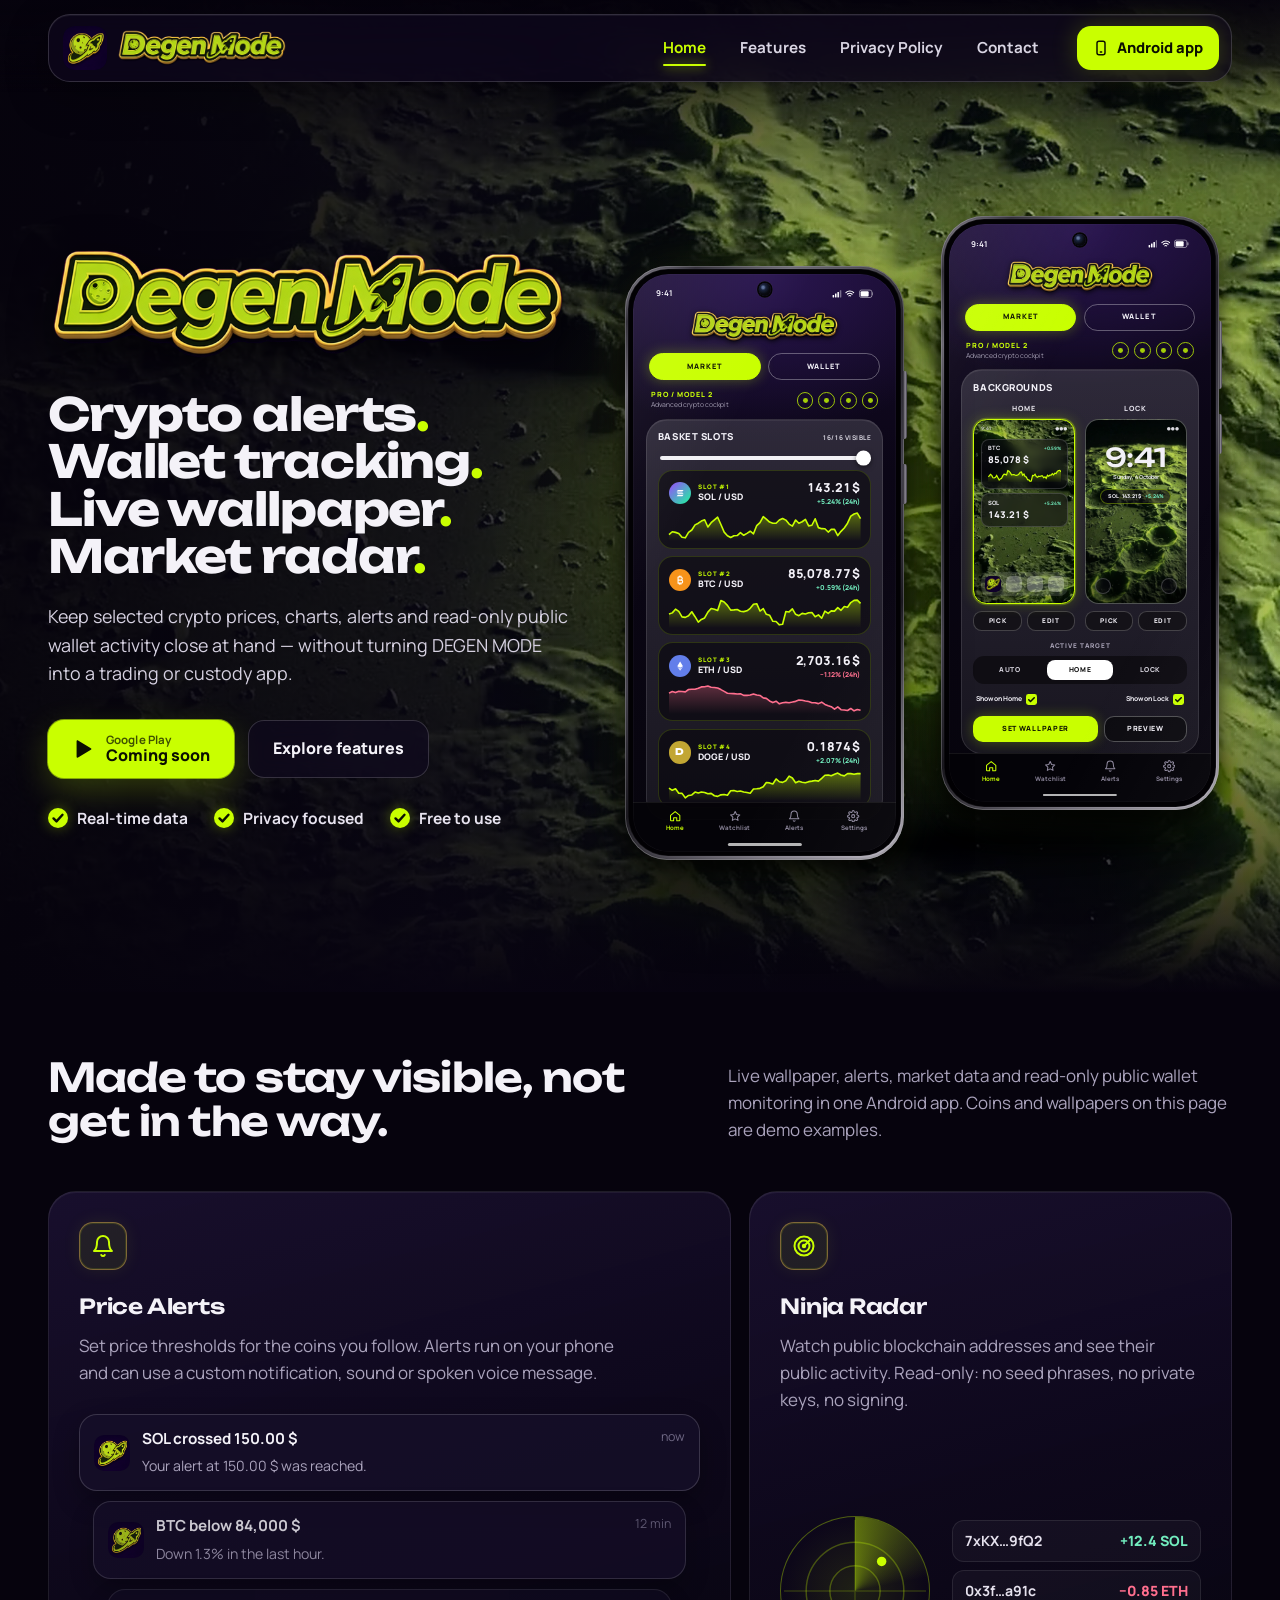
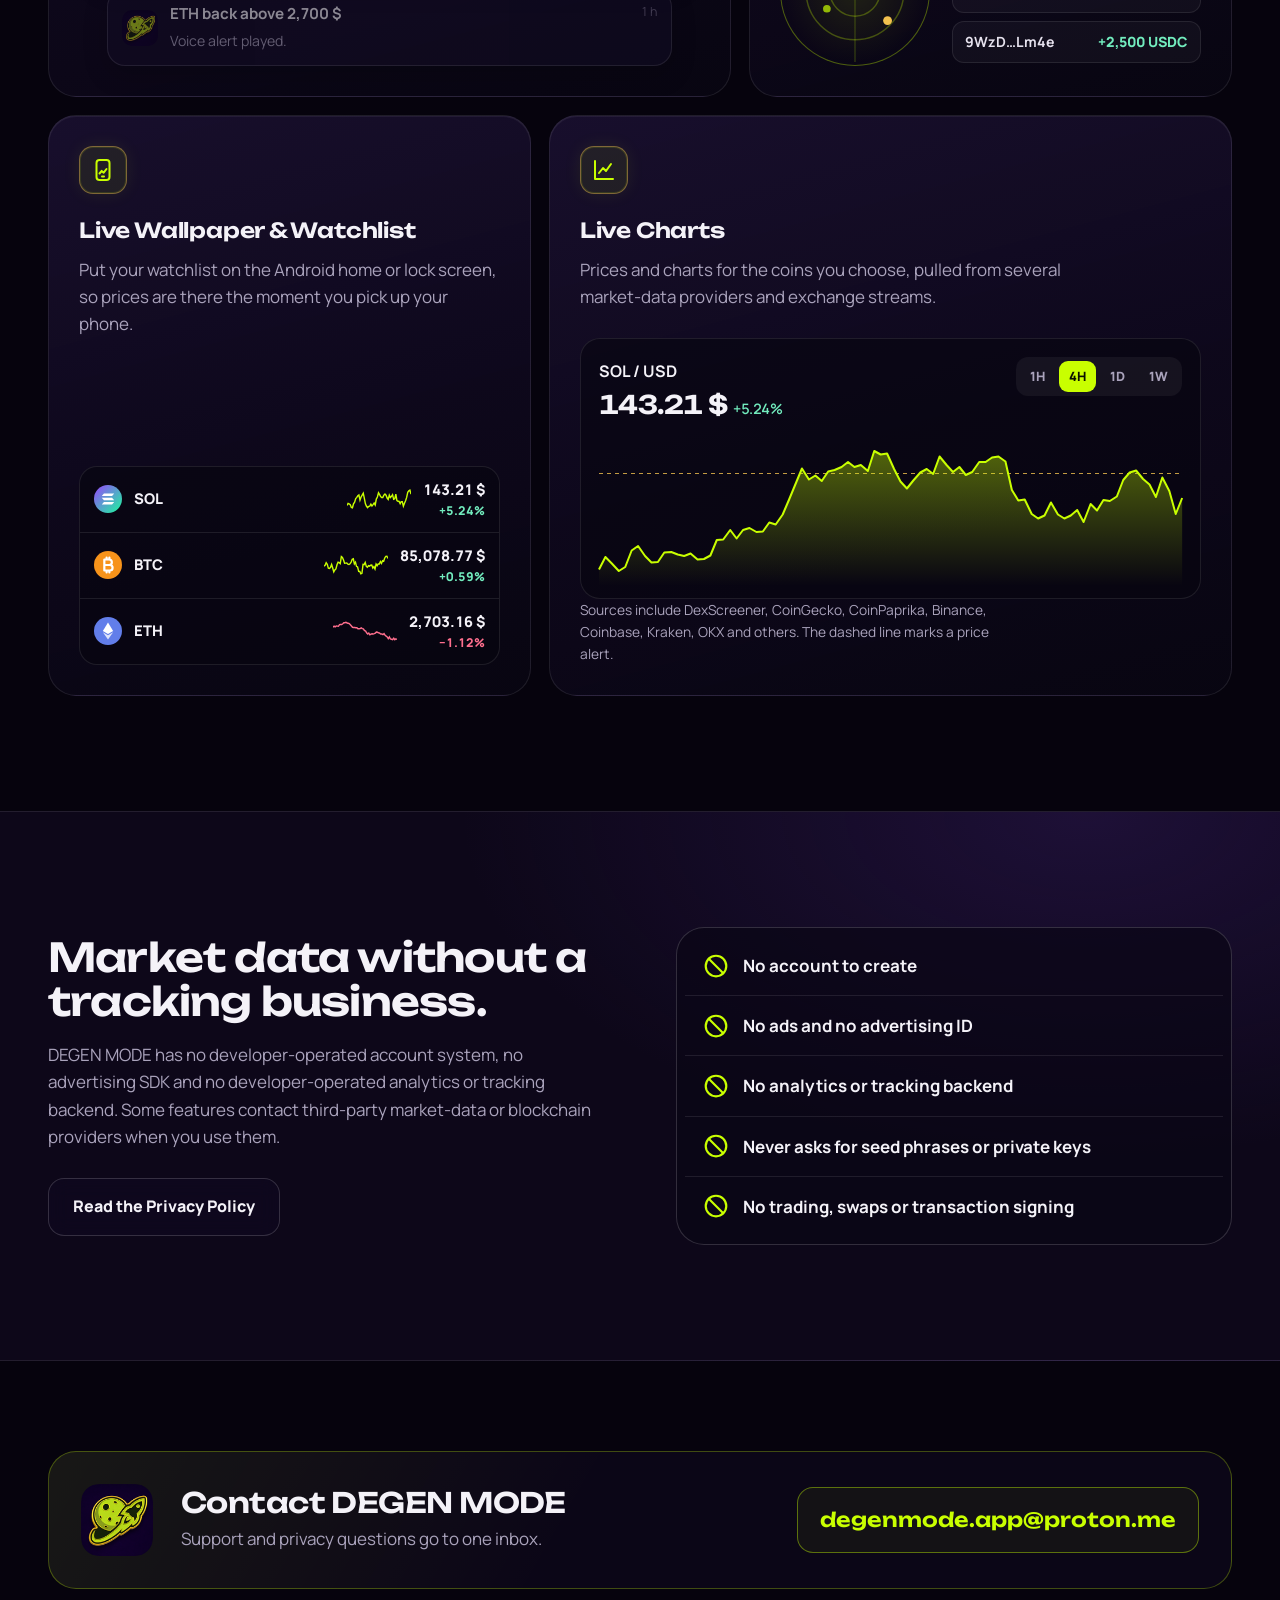
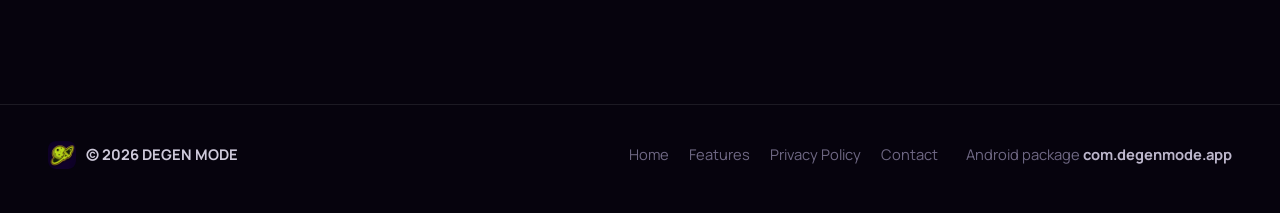
==== commit d82f5d38: "Add files via upload" ====
--- a/index.html
+++ b/index.html
@@ -11,15 +11,15 @@
 <meta property="og:title" content="DEGEN MODE">
 <meta property="og:description" content="Crypto alerts, wallet tracking, live wallpaper and market radar for Android.">
 <meta property="og:url" content="https://degenmode-app.github.io/degenmode/">
-<meta property="og:image" content="https://degenmode-app.github.io/degenmode/assets/og-image.jpg">
+<meta property="og:image" content="https://degenmode-app.github.io/degenmode/og-image.jpg">
 <meta name="twitter:card" content="summary_large_image">
 <link rel="icon" href="favicon.ico" sizes="any">
-<link rel="icon" type="image/png" sizes="32x32" href="assets/favicon-32.png">
-<link rel="icon" type="image/png" sizes="192x192" href="assets/icon-192.png">
-<link rel="apple-touch-icon" href="assets/apple-touch-icon.png">
+<link rel="icon" type="image/png" sizes="32x32" href="favicon-32.png">
+<link rel="icon" type="image/png" sizes="192x192" href="icon-192.png">
+<link rel="apple-touch-icon" href="apple-touch-icon.png">
 <link rel="manifest" href="site.webmanifest">
-<link rel="preload" href="assets/fonts/unbounded-latin-wght-normal.woff2" as="font" type="font/woff2" crossorigin>
-<link rel="preload" href="assets/fonts/manrope-latin-wght-normal.woff2" as="font" type="font/woff2" crossorigin>
+<link rel="preload" href="unbounded-latin-wght-normal.woff2" as="font" type="font/woff2" crossorigin>
+<link rel="preload" href="manrope-latin-wght-normal.woff2" as="font" type="font/woff2" crossorigin>
 <link rel="stylesheet" href="styles.css">
 </head>
 <body>
@@ -36,8 +36,8 @@
 <header class="site-header">
   <div class="wrap nav">
     <a class="brand" href="index.html" aria-label="DEGEN MODE home">
-      <img class="brand-icon" src="assets/app-icon-128.webp" width="44" height="44" alt="">
-      <img class="brand-word" src="assets/degenmode-wordmark-820.webp" width="820" height="187" alt="DEGEN MODE">
+      <img class="brand-icon" src="app-icon-128.webp" width="44" height="44" alt="">
+      <img class="brand-word" src="degenmode-wordmark-820.webp" width="820" height="187" alt="DEGEN MODE">
     </a>
     <nav class="nav-links" aria-label="Main">
       <a href="index.html" aria-current="page">Home</a>
@@ -54,7 +54,7 @@
   <div class="hero-bg" aria-hidden="true"></div>
   <div class="wrap hero-grid">
     <div class="hero-copy">
-      <img class="hero-wordmark" src="assets/degenmode-wordmark.webp" srcset="assets/degenmode-wordmark-820.webp 820w, assets/degenmode-wordmark.webp 1647w" sizes="(max-width:600px) 90vw, 520px" width="1647" height="375" alt="DEGEN MODE" fetchpriority="high">
+      <img class="hero-wordmark" src="degenmode-wordmark.webp" srcset="degenmode-wordmark-820.webp 820w, degenmode-wordmark.webp 1647w" sizes="(max-width:600px) 90vw, 520px" width="1647" height="375" alt="DEGEN MODE" fetchpriority="high">
       <h1 class="headline"><span>Crypto alerts<i>.</i></span><span>Wallet tracking<i>.</i></span><span>Live wallpaper<i>.</i></span><span>Market radar<i>.</i></span></h1>
       <p class="lede">Keep selected crypto prices, charts, alerts and read-only public wallet activity close at hand — without turning DEGEN MODE into a trading or custody app.</p>
       <div class="cta">
@@ -77,7 +77,7 @@
           <div class="screen" aria-hidden="true">
             <div class="statusbar"><span>9:41</span><span class="cam"></span><span class="sb-icons"><svg viewBox="0 0 16 16" fill="#fff"><rect x="1" y="10" width="2.6" height="4" rx=".6"/><rect x="5" y="7.5" width="2.6" height="6.5" rx=".6"/><rect x="9" y="5" width="2.6" height="9" rx=".6"/><rect x="13" y="2" width="2.6" height="12" rx=".6" opacity=".4"/></svg><svg viewBox="0 0 16 16" fill="none" stroke="#fff" stroke-width="1.8" stroke-linecap="round"><path d="M1.5 6a9.5 9.5 0 0 1 13 0M4 8.8a6 6 0 0 1 8 0M6.5 11.5a2.4 2.4 0 0 1 3 0"/></svg><svg class="bat" viewBox="0 0 24 14"><rect x=".8" y="1" width="20" height="12" rx="3" fill="none" stroke="#fff" stroke-opacity=".55" stroke-width="1.4"/><rect x="2.6" y="2.8" width="13" height="8.4" rx="1.6" fill="#fff"/><rect x="21.6" y="4.6" width="1.8" height="4.8" rx=".9" fill="#fff" fill-opacity=".55"/></svg></span></div>
             <div class="app-top">
-              <img class="app-wm" src="assets/degenmode-wordmark-820.webp" alt="">
+              <img class="app-wm" src="degenmode-wordmark-820.webp" alt="">
               <div class="seg"><span class="on">Market</span><span>Wallet</span></div>
               <div class="pro"><div><b>PRO / MODEL 2</b><small>Advanced crypto cockpit</small></div><div class="dots"><i></i><i></i><i></i><i></i></div></div>
             </div>
@@ -131,7 +131,7 @@
           <div class="screen" aria-hidden="true">
             <div class="statusbar"><span>9:41</span><span class="cam"></span><span class="sb-icons"><svg viewBox="0 0 16 16" fill="#fff"><rect x="1" y="10" width="2.6" height="4" rx=".6"/><rect x="5" y="7.5" width="2.6" height="6.5" rx=".6"/><rect x="9" y="5" width="2.6" height="9" rx=".6"/><rect x="13" y="2" width="2.6" height="12" rx=".6" opacity=".4"/></svg><svg viewBox="0 0 16 16" fill="none" stroke="#fff" stroke-width="1.8" stroke-linecap="round"><path d="M1.5 6a9.5 9.5 0 0 1 13 0M4 8.8a6 6 0 0 1 8 0M6.5 11.5a2.4 2.4 0 0 1 3 0"/></svg><svg class="bat" viewBox="0 0 24 14"><rect x=".8" y="1" width="20" height="12" rx="3" fill="none" stroke="#fff" stroke-opacity=".55" stroke-width="1.4"/><rect x="2.6" y="2.8" width="13" height="8.4" rx="1.6" fill="#fff"/><rect x="21.6" y="4.6" width="1.8" height="4.8" rx=".9" fill="#fff" fill-opacity=".55"/></svg></span></div>
             <div class="app-top">
-              <img class="app-wm" src="assets/degenmode-wordmark-820.webp" alt="">
+              <img class="app-wm" src="degenmode-wordmark-820.webp" alt="">
               <div class="seg"><span class="on">Market</span><span>Wallet</span></div>
               <div class="pro"><div><b>PRO / MODEL 2</b><small>Advanced crypto cockpit</small></div><div class="dots"><i></i><i></i><i></i><i></i></div></div>
             </div>
@@ -195,9 +195,9 @@
         <p>Set price thresholds for the coins you follow. Alerts run on your phone and can use a custom notification, sound or spoken voice message.</p>
         <div class="f-visual">
           <div class="notes">
-            <div class="note"><img src="assets/app-icon-128.webp" alt="" width="36" height="36"><div><b>SOL crossed 150.00 $</b><span>Your alert at 150.00 $ was reached.</span></div><time>now</time></div>
-            <div class="note"><img src="assets/app-icon-128.webp" alt="" width="36" height="36"><div><b>BTC below 84,000 $</b><span>Down 1.3% in the last hour.</span></div><time>12 min</time></div>
-            <div class="note"><img src="assets/app-icon-128.webp" alt="" width="36" height="36"><div><b>ETH back above 2,700 $</b><span>Voice alert played.</span></div><time>1 h</time></div>
+            <div class="note"><img src="app-icon-128.webp" alt="" width="36" height="36"><div><b>SOL crossed 150.00 $</b><span>Your alert at 150.00 $ was reached.</span></div><time>now</time></div>
+            <div class="note"><img src="app-icon-128.webp" alt="" width="36" height="36"><div><b>BTC below 84,000 $</b><span>Down 1.3% in the last hour.</span></div><time>12 min</time></div>
+            <div class="note"><img src="app-icon-128.webp" alt="" width="36" height="36"><div><b>ETH back above 2,700 $</b><span>Voice alert played.</span></div><time>1 h</time></div>
           </div>
         </div>
       </article>
@@ -274,7 +274,7 @@
 
 <section id="contact" class="section">
   <div class="wrap contact-card">
-    <img src="assets/app-icon-128.webp" width="72" height="72" alt="">
+    <img src="app-icon-128.webp" width="72" height="72" alt="">
     <div>
       <h2>Contact DEGEN MODE</h2>
       <p>Support and privacy questions go to one inbox.</p>
@@ -286,7 +286,7 @@
 
 <footer class="site-footer">
   <div class="wrap foot">
-    <span class="brand-mini"><img src="assets/app-icon-128.webp" alt="" width="28" height="28">© 2026 DEGEN MODE</span>
+    <span class="brand-mini"><img src="app-icon-128.webp" alt="" width="28" height="28">© 2026 DEGEN MODE</span>
     <nav aria-label="Footer"><a href="index.html">Home</a><a href="#features">Features</a><a href="privacy.html">Privacy Policy</a><a href="#contact">Contact</a></nav>
     <span>Android package <code>com.degenmode.app</code></span>
   </div>
--- a/styles.css
+++ b/styles.css
@@ -1,7 +1,7 @@
 /* DEGEN MODE — static site styles. No external requests: fonts are self-hosted. */
 
-@font-face{font-family:"Unbounded";src:url("assets/fonts/unbounded-latin-wght-normal.woff2") format("woff2");font-weight:200 900;font-style:normal;font-display:swap}
-@font-face{font-family:"Manrope";src:url("assets/fonts/manrope-latin-wght-normal.woff2") format("woff2");font-weight:200 800;font-style:normal;font-display:swap}
+@font-face{font-family:"Unbounded";src:url("unbounded-latin-wght-normal.woff2") format("woff2");font-weight:200 900;font-style:normal;font-display:swap}
+@font-face{font-family:"Manrope";src:url("manrope-latin-wght-normal.woff2") format("woff2");font-weight:200 800;font-style:normal;font-display:swap}
 
 :root{
   --void:#06030d;
@@ -63,7 +63,7 @@
 
 /* ---------- Hero ---------- */
 .hero{position:relative;isolation:isolate;overflow:hidden;margin-top:-104px;padding-top:104px}
-.hero-bg{position:absolute;inset:0;z-index:-2;background-color:var(--void);background-image:url("assets/moon-wide-2560.jpg");background-image:image-set(url("assets/moon-wide-2560.webp") 1x,url("assets/moon-wide-3840.webp") 2x);background-size:cover;background-position:62% 45%;background-repeat:no-repeat}
+.hero-bg{position:absolute;inset:0;z-index:-2;background-color:var(--void);background-image:url("moon-wide-2560.jpg");background-image:image-set(url("moon-wide-2560.webp") 1x,url("moon-wide-3840.webp") 2x);background-size:cover;background-position:62% 45%;background-repeat:no-repeat}
 .hero-bg::after{content:"";position:absolute;inset:0;background:
   radial-gradient(60% 55% at 74% 52%,rgba(201,255,0,.16) 0%,rgba(201,255,0,0) 60%),
   linear-gradient(90deg,rgba(6,3,13,.96) 0%,rgba(8,4,18,.86) 34%,rgba(8,4,18,.42) 62%,rgba(8,4,18,.25) 100%),
@@ -152,8 +152,8 @@
 .bg-col figcaption{text-align:center;font-size:1.15cqi;font-weight:800;letter-spacing:.14em;text-transform:uppercase;color:#e3e0ea;margin-bottom:.9cqi}
 .bg-prev{position:relative;aspect-ratio:9/16.4;border-radius:2.2cqi;overflow:hidden;border:.2cqi solid rgba(255,255,255,.3);background-color:#0b0a10;background-size:cover;box-shadow:inset 0 0 2cqi rgba(0,0,0,.4)}
 .bg-prev.sel{border-color:var(--lime);box-shadow:0 0 0 .2cqi rgba(201,255,0,.25),0 0 2cqi rgba(201,255,0,.25)}
-.bg-home{background-image:linear-gradient(180deg,rgba(0,0,0,.35),rgba(0,0,0,0) 30%,rgba(0,0,0,.45)),url("assets/moon-wide-960.webp");background-position:center,32% 50%}
-.bg-lock{background-image:linear-gradient(180deg,rgba(0,0,0,.15),rgba(0,0,0,0) 40%,rgba(0,0,0,.55)),url("assets/moon-portrait-480.webp");background-position:center,50% 18%}
+.bg-home{background-image:linear-gradient(180deg,rgba(0,0,0,.35),rgba(0,0,0,0) 30%,rgba(0,0,0,.45)),url("moon-wide-960.webp");background-position:center,32% 50%}
+.bg-lock{background-image:linear-gradient(180deg,rgba(0,0,0,.15),rgba(0,0,0,0) 40%,rgba(0,0,0,.55)),url("moon-portrait-480.webp");background-position:center,50% 18%}
 .mini-sb{display:flex;justify-content:space-between;padding:.8cqi 1.1cqi 0;font-size:.75cqi;font-weight:700;opacity:.9}
 .w-glass{margin:1.3cqi 1cqi 0;padding:.9cqi 1cqi;border-radius:1.3cqi;background:rgba(10,8,18,.55);border:.1cqi solid rgba(255,255,255,.16);-webkit-backdrop-filter:blur(4px);backdrop-filter:blur(4px)}
 .w-glass .row{display:flex;justify-content:space-between;align-items:baseline}
@@ -164,7 +164,7 @@
 .w-glass.compact{margin-top:.7cqi}
 .dock{position:absolute;left:1cqi;right:1cqi;bottom:1.1cqi;display:grid;grid-template-columns:repeat(4,1fr);gap:.8cqi;padding:.7cqi;border-radius:1.4cqi;background:rgba(255,255,255,.12)}
 .dock i{aspect-ratio:1;border-radius:.8cqi;background:rgba(255,255,255,.28)}
-.dock i:first-child{background:url("assets/app-icon-128.webp") center/cover}
+.dock i:first-child{background:url("app-icon-128.webp") center/cover}
 .lock-clock{text-align:center;margin-top:2.2cqi;font-family:var(--display);font-weight:500;font-size:4.2cqi;line-height:1;letter-spacing:-.02em;text-shadow:0 .2cqi 1cqi rgba(0,0,0,.6)}
 .lock-date{text-align:center;font-size:.9cqi;font-weight:700;margin-top:.6cqi;opacity:.9}
 .lock-chip{display:flex;justify-content:center;gap:.6cqi;align-items:center;width:max-content;margin:1.2cqi auto 0;padding:.5cqi 1cqi;border-radius:2cqi;background:rgba(10,8,18,.6);border:.1cqi solid rgba(201,255,0,.35);font-size:.85cqi;font-weight:800}
@@ -276,7 +276,7 @@
 
 /* ---------- Privacy page ---------- */
 .policy-hero{position:relative;isolation:isolate;overflow:hidden;margin-top:-104px;padding:184px 0 64px}
-.policy-hero::before{content:"";position:absolute;inset:0;z-index:-2;background:url("assets/moon-wide-2560.jpg") 50% 30%/cover no-repeat;background-image:image-set(url("assets/moon-wide-2560.webp") 1x,url("assets/moon-wide-3840.webp") 2x)}
+.policy-hero::before{content:"";position:absolute;inset:0;z-index:-2;background:url("moon-wide-2560.jpg") 50% 30%/cover no-repeat;background-image:image-set(url("moon-wide-2560.webp") 1x,url("moon-wide-3840.webp") 2x)}
 .policy-hero::after{content:"";position:absolute;inset:0;z-index:-1;background:linear-gradient(90deg,rgba(6,3,13,.95),rgba(8,4,18,.7) 55%,rgba(8,4,18,.45)),linear-gradient(180deg,rgba(6,3,13,.6),rgba(6,3,13,0) 35%,var(--void))}
 .policy-hero h1{font-family:var(--display);font-weight:700;font-size:clamp(2.6rem,6vw,5rem);line-height:1;letter-spacing:-.03em;margin:0 0 16px}
 .policy-lead{font-size:1.2rem;color:#dcd7e6;margin:0}
@@ -318,7 +318,7 @@
   .toc ol{grid-template-columns:1fr 1fr}
 }
 @media (max-width:760px){
-  .hero-bg{background-image:url("assets/moon-portrait.jpg");background-image:image-set(url("assets/moon-portrait.webp") 1x);background-position:50% 0}
+  .hero-bg{background-image:url("moon-portrait.jpg");background-image:image-set(url("moon-portrait.webp") 1x);background-position:50% 0}
   .site-header{padding:10px 0 6px}
   .nav{flex-wrap:wrap;gap:6px 10px;padding:10px;min-height:0;border-radius:18px}
   .brand-icon{width:38px;height:38px;border-radius:10px}
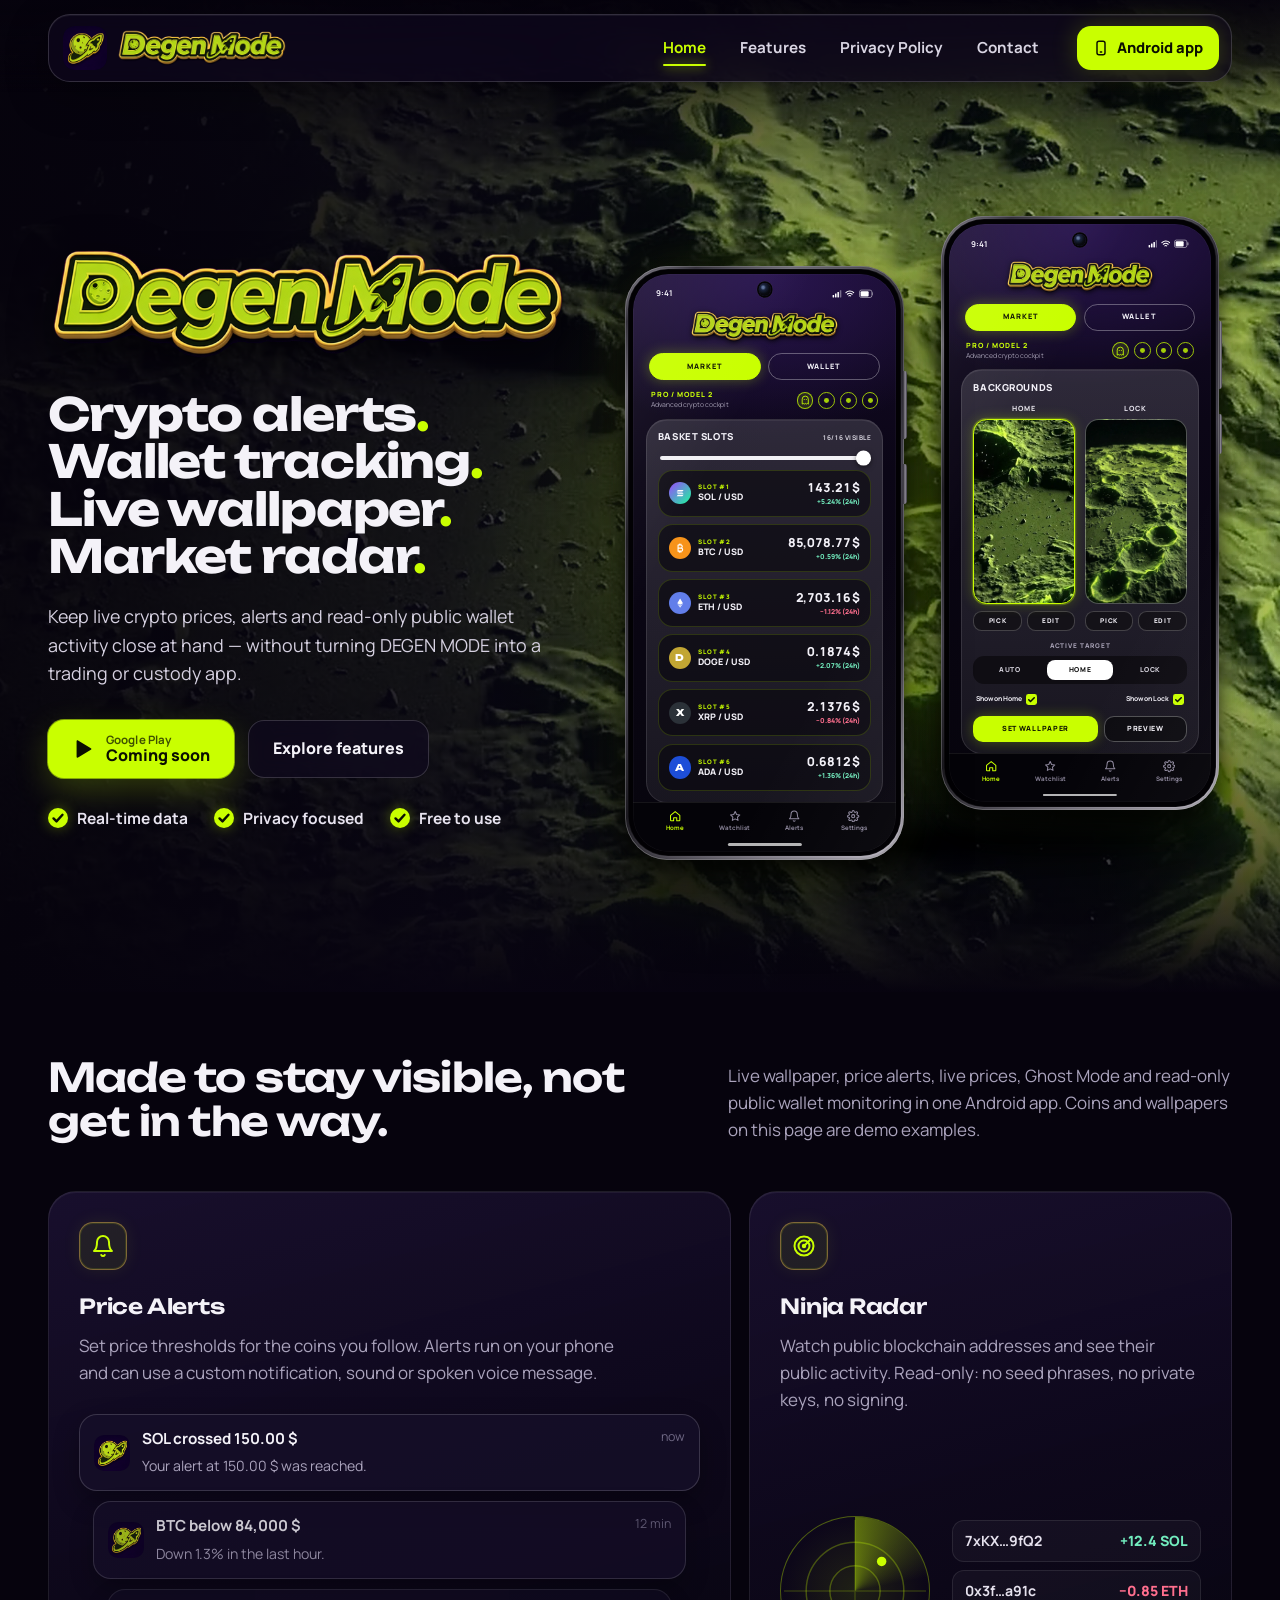
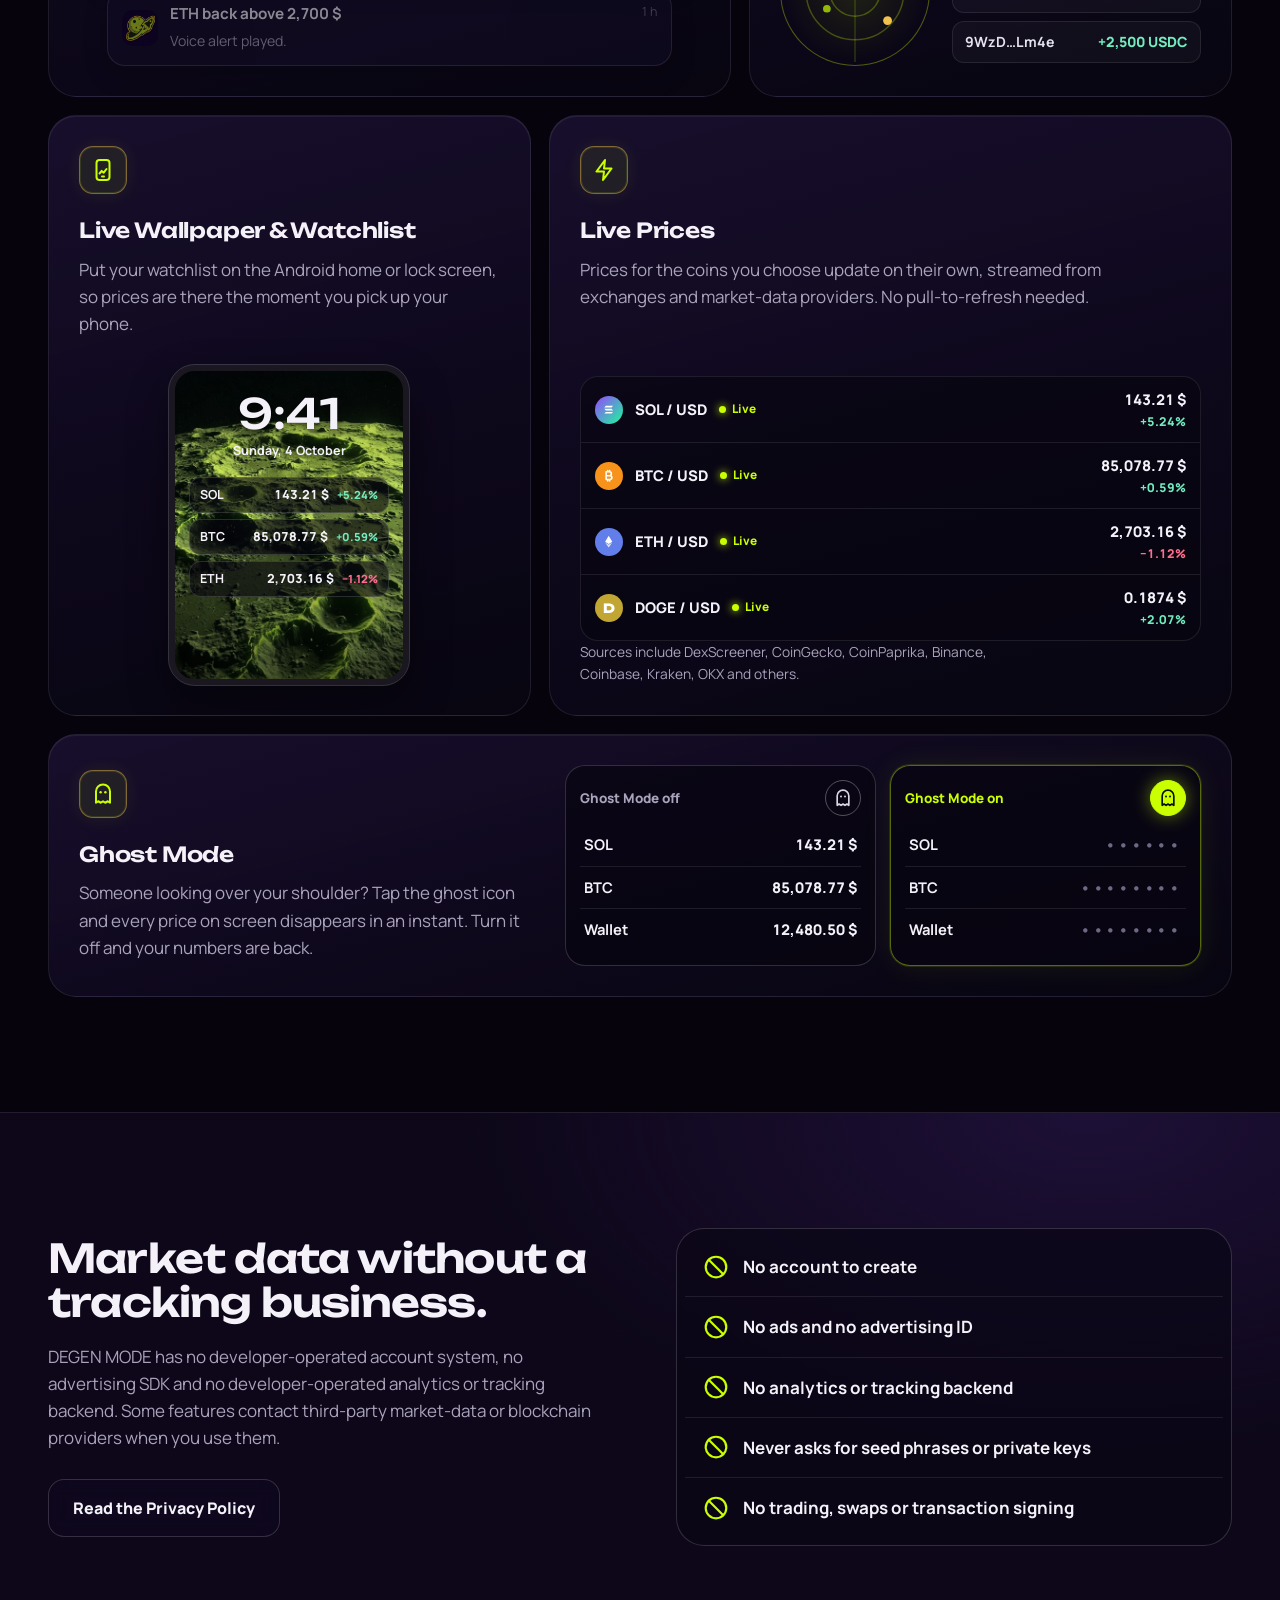
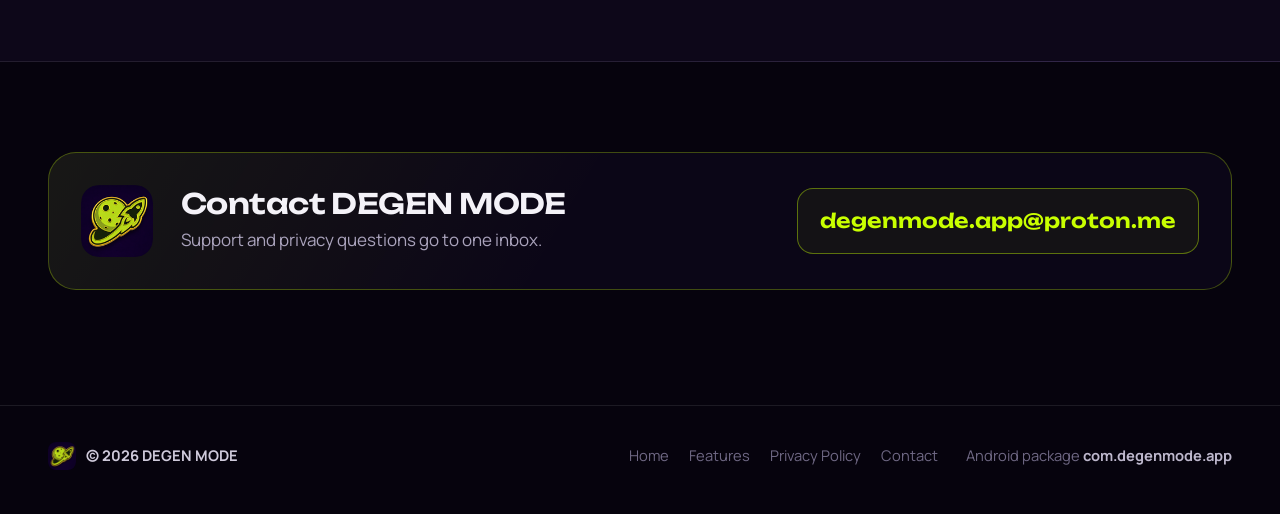
==== commit 6cb8fdb8: "Add files via upload" ====
--- a/index.html
+++ b/index.html
@@ -4,7 +4,7 @@
 <meta charset="utf-8">
 <meta name="viewport" content="width=device-width,initial-scale=1,viewport-fit=cover">
 <title>DEGEN MODE — Crypto alerts, wallet tracking and live wallpaper for Android</title>
-<meta name="description" content="DEGEN MODE puts selected crypto prices, charts, price alerts and read-only public wallet activity on your Android home and lock screen. No ads, no tracking.">
+<meta name="description" content="DEGEN MODE puts live crypto prices, price alerts and read-only public wallet activity on your Android home and lock screen. No ads, no tracking.">
 <meta name="theme-color" content="#06030d">
 <meta name="color-scheme" content="dark">
 <meta property="og:type" content="website">
@@ -25,14 +25,6 @@
 <body>
 <a class="skip" href="#main">Skip to content</a>
 
-<!-- shared SVG gradients for charts -->
-<svg width="0" height="0" style="position:absolute" aria-hidden="true" focusable="false">
-  <defs>
-    <linearGradient id="gUp" x1="0" y1="0" x2="0" y2="1"><stop offset="0" stop-color="#c9ff00" stop-opacity=".38"/><stop offset="1" stop-color="#c9ff00" stop-opacity="0"/></linearGradient>
-    <linearGradient id="gDown" x1="0" y1="0" x2="0" y2="1"><stop offset="0" stop-color="#ff6f8e" stop-opacity=".32"/><stop offset="1" stop-color="#ff6f8e" stop-opacity="0"/></linearGradient>
-  </defs>
-</svg>
-
 <header class="site-header">
   <div class="wrap nav">
     <a class="brand" href="index.html" aria-label="DEGEN MODE home">
@@ -56,7 +48,7 @@
     <div class="hero-copy">
       <img class="hero-wordmark" src="degenmode-wordmark.webp" srcset="degenmode-wordmark-820.webp 820w, degenmode-wordmark.webp 1647w" sizes="(max-width:600px) 90vw, 520px" width="1647" height="375" alt="DEGEN MODE" fetchpriority="high">
       <h1 class="headline"><span>Crypto alerts<i>.</i></span><span>Wallet tracking<i>.</i></span><span>Live wallpaper<i>.</i></span><span>Market radar<i>.</i></span></h1>
-      <p class="lede">Keep selected crypto prices, charts, alerts and read-only public wallet activity close at hand — without turning DEGEN MODE into a trading or custody app.</p>
+      <p class="lede">Keep live crypto prices, alerts and read-only public wallet activity close at hand — without turning DEGEN MODE into a trading or custody app.</p>
       <div class="cta">
         <span class="btn btn-play" role="note" aria-label="Google Play — coming soon"><svg viewBox="0 0 24 24" aria-hidden="true"><path d="M5 3.6v16.8c0 .8.9 1.3 1.6.9l14-8.4c.7-.4.7-1.4 0-1.8l-14-8.4C5.9 2.3 5 2.8 5 3.6z" fill="currentColor"/></svg><span><small>Google Play</small>Coming soon</span></span>
         <a class="btn btn-ghost" href="#features">Explore features</a>
@@ -72,14 +64,14 @@
       <div class="stage">
 
         <!-- Phone A: basket slots -->
-        <div class="phone phone--a" role="img" aria-label="DEGEN MODE app showing basket slots with SOL, BTC and ETH prices and charts">
+        <div class="phone phone--a" role="img" aria-label="DEGEN MODE app showing basket slots with live SOL, BTC, ETH, DOGE, XRP and ADA prices">
           <span class="hw hw-vol"></span><span class="hw hw-pwr"></span>
           <div class="screen" aria-hidden="true">
             <div class="statusbar"><span>9:41</span><span class="cam"></span><span class="sb-icons"><svg viewBox="0 0 16 16" fill="#fff"><rect x="1" y="10" width="2.6" height="4" rx=".6"/><rect x="5" y="7.5" width="2.6" height="6.5" rx=".6"/><rect x="9" y="5" width="2.6" height="9" rx=".6"/><rect x="13" y="2" width="2.6" height="12" rx=".6" opacity=".4"/></svg><svg viewBox="0 0 16 16" fill="none" stroke="#fff" stroke-width="1.8" stroke-linecap="round"><path d="M1.5 6a9.5 9.5 0 0 1 13 0M4 8.8a6 6 0 0 1 8 0M6.5 11.5a2.4 2.4 0 0 1 3 0"/></svg><svg class="bat" viewBox="0 0 24 14"><rect x=".8" y="1" width="20" height="12" rx="3" fill="none" stroke="#fff" stroke-opacity=".55" stroke-width="1.4"/><rect x="2.6" y="2.8" width="13" height="8.4" rx="1.6" fill="#fff"/><rect x="21.6" y="4.6" width="1.8" height="4.8" rx=".9" fill="#fff" fill-opacity=".55"/></svg></span></div>
             <div class="app-top">
               <img class="app-wm" src="degenmode-wordmark-820.webp" alt="">
               <div class="seg"><span class="on">Market</span><span>Wallet</span></div>
-              <div class="pro"><div><b>PRO / MODEL 2</b><small>Advanced crypto cockpit</small></div><div class="dots"><i></i><i></i><i></i><i></i></div></div>
+              <div class="pro"><div><b>PRO / MODEL 2</b><small>Advanced crypto cockpit</small></div><div class="dots"><i class="g"><svg viewBox="0 0 24 24" fill="none" stroke="currentColor" stroke-width="2" stroke-linejoin="round"><path d="M12 2.5a7 7 0 0 0-7 7v11.3l2.3-1.6 2.4 1.6 2.3-1.6 2.3 1.6 2.4-1.6 2.3 1.6V9.5a7 7 0 0 0-7-7z"/><circle cx="9.6" cy="10.2" r="1.2" fill="currentColor" stroke="none"/><circle cx="14.4" cy="10.2" r="1.2" fill="currentColor" stroke="none"/></svg></i><i></i><i></i><i></i></div></div>
             </div>
             <div class="panel">
               <div class="panel-h"><b>Basket slots</b><small>16/16 visible</small></div>
@@ -91,7 +83,6 @@
                   <div class="slot-id"><small>Slot #1</small><b>SOL / USD</b></div>
                   <div class="slot-px"><b>143.21 $</b><small class="up">+5.24% (24h)</small></div>
                 </div>
-                <svg class="spark" viewBox="0 0 100 30" preserveAspectRatio="none"><path d="M0.0,23.8 L1.7,21.1 L3.4,21.7 L5.1,22.7 L6.8,26.5 L8.5,27.0 L10.2,21.7 L11.9,19.4 L13.6,14.4 L15.3,12.8 L16.9,10.7 L18.6,9.5 L20.3,16.5 L22.0,12.3 L23.7,9.6 L25.4,7.0 L27.1,14.1 L28.8,21.5 L30.5,25.0 L32.2,26.7 L33.9,25.0 L35.6,24.8 L37.3,22.0 L39.0,24.5 L40.7,22.7 L42.4,20.6 L44.1,23.1 L45.8,15.1 L47.5,12.2 L49.2,6.5 L50.8,8.8 L52.5,11.7 L54.2,12.9 L55.9,12.9 L57.6,9.7 L59.3,8.2 L61.0,9.8 L62.7,13.7 L64.4,15.6 L66.1,9.7 L67.8,12.9 L69.5,11.4 L71.2,9.1 L72.9,15.4 L74.6,14.8 L76.3,8.5 L78.0,17.1 L79.7,18.1 L81.4,18.2 L83.1,21.4 L84.7,18.8 L86.4,18.7 L88.1,24.8 L89.8,20.7 L91.5,17.4 L93.2,12.8 L94.9,5.9 L96.6,3.9 L98.3,3.0 L100.0,8.4 L100,30 L0,30 Z" fill="url(#gUp)"/><path d="M0.0,23.8 L1.7,21.1 L3.4,21.7 L5.1,22.7 L6.8,26.5 L8.5,27.0 L10.2,21.7 L11.9,19.4 L13.6,14.4 L15.3,12.8 L16.9,10.7 L18.6,9.5 L20.3,16.5 L22.0,12.3 L23.7,9.6 L25.4,7.0 L27.1,14.1 L28.8,21.5 L30.5,25.0 L32.2,26.7 L33.9,25.0 L35.6,24.8 L37.3,22.0 L39.0,24.5 L40.7,22.7 L42.4,20.6 L44.1,23.1 L45.8,15.1 L47.5,12.2 L49.2,6.5 L50.8,8.8 L52.5,11.7 L54.2,12.9 L55.9,12.9 L57.6,9.7 L59.3,8.2 L61.0,9.8 L62.7,13.7 L64.4,15.6 L66.1,9.7 L67.8,12.9 L69.5,11.4 L71.2,9.1 L72.9,15.4 L74.6,14.8 L76.3,8.5 L78.0,17.1 L79.7,18.1 L81.4,18.2 L83.1,21.4 L84.7,18.8 L86.4,18.7 L88.1,24.8 L89.8,20.7 L91.5,17.4 L93.2,12.8 L94.9,5.9 L96.6,3.9 L98.3,3.0 L100.0,8.4" fill="none" stroke="#c9ff00" stroke-width="1.6" stroke-linejoin="round" vector-effect="non-scaling-stroke"/></svg>
               </div>
 
               <div class="slot">
@@ -100,7 +91,6 @@
                   <div class="slot-id"><small>Slot #2</small><b>BTC / USD</b></div>
                   <div class="slot-px"><b>85,078.77 $</b><small class="up">+0.59% (24h)</small></div>
                 </div>
-                <svg class="spark" viewBox="0 0 100 30" preserveAspectRatio="none"><path d="M0.0,16.6 L1.7,15.4 L3.4,11.8 L5.1,14.0 L6.8,19.3 L8.5,19.8 L10.2,18.2 L11.9,14.3 L13.6,19.1 L15.3,24.3 L16.9,21.8 L18.6,20.3 L20.3,14.7 L22.0,11.2 L23.7,11.8 L25.4,13.1 L27.1,3.5 L28.8,4.8 L30.5,8.1 L32.2,12.7 L33.9,12.5 L35.6,12.2 L37.3,13.8 L39.0,14.2 L40.7,13.4 L42.4,11.0 L44.1,7.1 L45.8,6.5 L47.5,13.6 L49.2,11.2 L50.8,16.8 L52.5,17.7 L54.2,23.6 L55.9,23.8 L57.6,27.0 L59.3,26.4 L61.0,14.1 L62.7,14.5 L64.4,11.5 L66.1,16.8 L67.8,18.1 L69.5,15.9 L71.2,16.5 L72.9,15.3 L74.6,15.1 L76.3,19.2 L78.0,17.3 L79.7,20.6 L81.4,13.7 L83.1,15.9 L84.7,13.5 L86.4,13.7 L88.1,10.3 L89.8,12.9 L91.5,9.3 L93.2,10.0 L94.9,5.4 L96.6,3.3 L98.3,3.0 L100.0,6.2 L100,30 L0,30 Z" fill="url(#gUp)"/><path d="M0.0,16.6 L1.7,15.4 L3.4,11.8 L5.1,14.0 L6.8,19.3 L8.5,19.8 L10.2,18.2 L11.9,14.3 L13.6,19.1 L15.3,24.3 L16.9,21.8 L18.6,20.3 L20.3,14.7 L22.0,11.2 L23.7,11.8 L25.4,13.1 L27.1,3.5 L28.8,4.8 L30.5,8.1 L32.2,12.7 L33.9,12.5 L35.6,12.2 L37.3,13.8 L39.0,14.2 L40.7,13.4 L42.4,11.0 L44.1,7.1 L45.8,6.5 L47.5,13.6 L49.2,11.2 L50.8,16.8 L52.5,17.7 L54.2,23.6 L55.9,23.8 L57.6,27.0 L59.3,26.4 L61.0,14.1 L62.7,14.5 L64.4,11.5 L66.1,16.8 L67.8,18.1 L69.5,15.9 L71.2,16.5 L72.9,15.3 L74.6,15.1 L76.3,19.2 L78.0,17.3 L79.7,20.6 L81.4,13.7 L83.1,15.9 L84.7,13.5 L86.4,13.7 L88.1,10.3 L89.8,12.9 L91.5,9.3 L93.2,10.0 L94.9,5.4 L96.6,3.3 L98.3,3.0 L100.0,6.2" fill="none" stroke="#c9ff00" stroke-width="1.6" stroke-linejoin="round" vector-effect="non-scaling-stroke"/></svg>
               </div>
 
               <div class="slot">
@@ -109,7 +99,6 @@
                   <div class="slot-id"><small>Slot #3</small><b>ETH / USD</b></div>
                   <div class="slot-px"><b>2,703.16 $</b><small class="down">−1.12% (24h)</small></div>
                 </div>
-                <svg class="spark" viewBox="0 0 100 30" preserveAspectRatio="none"><path d="M0.0,9.8 L1.7,8.3 L3.4,9.3 L5.1,8.1 L6.8,8.3 L8.5,8.6 L10.2,6.3 L11.9,6.1 L13.6,6.1 L15.3,5.1 L16.9,3.8 L18.6,3.7 L20.3,3.0 L22.0,4.1 L23.7,4.4 L25.4,4.9 L27.1,6.4 L28.8,8.1 L30.5,9.9 L32.2,10.2 L33.9,10.3 L35.6,10.6 L37.3,10.5 L39.0,12.0 L40.7,12.0 L42.4,11.7 L44.1,10.7 L45.8,11.7 L47.5,12.1 L49.2,14.4 L50.8,14.9 L52.5,17.4 L54.2,19.0 L55.9,17.7 L57.6,20.2 L59.3,19.2 L61.0,18.8 L62.7,19.1 L64.4,18.5 L66.1,17.8 L67.8,16.5 L69.5,16.7 L71.2,17.4 L72.9,18.0 L74.6,19.1 L76.3,19.1 L78.0,20.0 L79.7,18.6 L81.4,20.8 L83.1,22.0 L84.7,23.0 L86.4,25.4 L88.1,23.1 L89.8,25.9 L91.5,26.2 L93.2,26.7 L94.9,24.7 L96.6,27.0 L98.3,25.7 L100.0,26.5 L100,30 L0,30 Z" fill="url(#gDown)"/><path d="M0.0,9.8 L1.7,8.3 L3.4,9.3 L5.1,8.1 L6.8,8.3 L8.5,8.6 L10.2,6.3 L11.9,6.1 L13.6,6.1 L15.3,5.1 L16.9,3.8 L18.6,3.7 L20.3,3.0 L22.0,4.1 L23.7,4.4 L25.4,4.9 L27.1,6.4 L28.8,8.1 L30.5,9.9 L32.2,10.2 L33.9,10.3 L35.6,10.6 L37.3,10.5 L39.0,12.0 L40.7,12.0 L42.4,11.7 L44.1,10.7 L45.8,11.7 L47.5,12.1 L49.2,14.4 L50.8,14.9 L52.5,17.4 L54.2,19.0 L55.9,17.7 L57.6,20.2 L59.3,19.2 L61.0,18.8 L62.7,19.1 L64.4,18.5 L66.1,17.8 L67.8,16.5 L69.5,16.7 L71.2,17.4 L72.9,18.0 L74.6,19.1 L76.3,19.1 L78.0,20.0 L79.7,18.6 L81.4,20.8 L83.1,22.0 L84.7,23.0 L86.4,25.4 L88.1,23.1 L89.8,25.9 L91.5,26.2 L93.2,26.7 L94.9,24.7 L96.6,27.0 L98.3,25.7 L100.0,26.5" fill="none" stroke="#ff6f8e" stroke-width="1.6" stroke-linejoin="round" vector-effect="non-scaling-stroke"/></svg>
               </div>
 
               <div class="slot">
@@ -118,7 +107,22 @@
                   <div class="slot-id"><small>Slot #4</small><b>DOGE / USD</b></div>
                   <div class="slot-px"><b>0.1874 $</b><small class="up">+2.07% (24h)</small></div>
                 </div>
-                <svg class="spark" viewBox="0 0 100 30" preserveAspectRatio="none"><path d="M0.0,17.5 L1.7,19.7 L3.4,18.2 L5.1,22.6 L6.8,22.7 L8.5,27.0 L10.2,24.7 L11.9,24.2 L13.6,21.4 L15.3,22.3 L16.9,21.4 L18.6,21.8 L20.3,23.1 L22.0,22.7 L23.7,25.0 L25.4,25.6 L27.1,24.1 L28.8,23.8 L30.5,24.5 L32.2,20.1 L33.9,19.9 L35.6,20.9 L37.3,20.4 L39.0,21.3 L40.7,21.9 L42.4,22.5 L44.1,18.4 L45.8,18.2 L47.5,17.8 L49.2,16.3 L50.8,12.2 L52.5,12.5 L54.2,13.6 L55.9,8.7 L57.6,11.4 L59.3,12.0 L61.0,10.5 L62.7,5.9 L64.4,7.7 L66.1,12.3 L67.8,10.9 L69.5,11.8 L71.2,12.4 L72.9,11.3 L74.6,10.8 L76.3,10.1 L78.0,10.8 L79.7,8.1 L81.4,5.1 L83.1,4.9 L84.7,5.6 L86.4,4.1 L88.1,3.0 L89.8,4.9 L91.5,5.7 L93.2,3.5 L94.9,3.5 L96.6,4.1 L98.3,3.5 L100.0,3.5 L100,30 L0,30 Z" fill="url(#gUp)"/><path d="M0.0,17.5 L1.7,19.7 L3.4,18.2 L5.1,22.6 L6.8,22.7 L8.5,27.0 L10.2,24.7 L11.9,24.2 L13.6,21.4 L15.3,22.3 L16.9,21.4 L18.6,21.8 L20.3,23.1 L22.0,22.7 L23.7,25.0 L25.4,25.6 L27.1,24.1 L28.8,23.8 L30.5,24.5 L32.2,20.1 L33.9,19.9 L35.6,20.9 L37.3,20.4 L39.0,21.3 L40.7,21.9 L42.4,22.5 L44.1,18.4 L45.8,18.2 L47.5,17.8 L49.2,16.3 L50.8,12.2 L52.5,12.5 L54.2,13.6 L55.9,8.7 L57.6,11.4 L59.3,12.0 L61.0,10.5 L62.7,5.9 L64.4,7.7 L66.1,12.3 L67.8,10.9 L69.5,11.8 L71.2,12.4 L72.9,11.3 L74.6,10.8 L76.3,10.1 L78.0,10.8 L79.7,8.1 L81.4,5.1 L83.1,4.9 L84.7,5.6 L86.4,4.1 L88.1,3.0 L89.8,4.9 L91.5,5.7 L93.2,3.5 L94.9,3.5 L96.6,4.1 L98.3,3.5 L100.0,3.5" fill="none" stroke="#c9ff00" stroke-width="1.6" stroke-linejoin="round" vector-effect="non-scaling-stroke"/></svg>
+              </div>
+
+              <div class="slot">
+                <div class="slot-top">
+                  <span class="coin coin-xrp">X</span>
+                  <div class="slot-id"><small>Slot #5</small><b>XRP / USD</b></div>
+                  <div class="slot-px"><b>2.1376 $</b><small class="down">−0.84% (24h)</small></div>
+                </div>
+              </div>
+
+              <div class="slot">
+                <div class="slot-top">
+                  <span class="coin coin-ada">A</span>
+                  <div class="slot-id"><small>Slot #6</small><b>ADA / USD</b></div>
+                  <div class="slot-px"><b>0.6812 $</b><small class="up">+1.36% (24h)</small></div>
+                </div>
               </div>
             </div>
             <div class="tabbar"><span class="on"><svg viewBox="0 0 24 24" fill="none" stroke="currentColor" stroke-width="2" stroke-linecap="round" stroke-linejoin="round"><path d="M3 10.5 12 3l9 7.5V20a1 1 0 0 1-1 1h-5v-6H9v6H4a1 1 0 0 1-1-1z"/></svg>Home</span><span><svg viewBox="0 0 24 24" fill="none" stroke="currentColor" stroke-width="2" stroke-linecap="round" stroke-linejoin="round"><path d="m12 3 2.8 5.7 6.2.9-4.5 4.4 1 6.2L12 17.3 6.5 20.2l1-6.2L3 9.6l6.2-.9z"/></svg>Watchlist</span><span><svg viewBox="0 0 24 24" fill="none" stroke="currentColor" stroke-width="2" stroke-linecap="round" stroke-linejoin="round"><path d="M6 8a6 6 0 1 1 12 0c0 7 3 9 3 9H3s3-2 3-9"/><path d="M10.3 21a1.9 1.9 0 0 0 3.4 0"/></svg>Alerts</span><span><svg viewBox="0 0 24 24" fill="none" stroke="currentColor" stroke-width="2" stroke-linecap="round" stroke-linejoin="round"><circle cx="12" cy="12" r="3"/><path d="M19.4 15a1.7 1.7 0 0 0 .3 1.8l.1.1a2 2 0 1 1-2.8 2.8l-.1-.1a1.7 1.7 0 0 0-1.8-.3 1.7 1.7 0 0 0-1 1.5V21a2 2 0 1 1-4 0v-.1a1.7 1.7 0 0 0-1.1-1.5 1.7 1.7 0 0 0-1.8.3l-.1.1a2 2 0 1 1-2.8-2.8l.1-.1a1.7 1.7 0 0 0 .3-1.8 1.7 1.7 0 0 0-1.5-1H3a2 2 0 1 1 0-4h.1a1.7 1.7 0 0 0 1.5-1.1 1.7 1.7 0 0 0-.3-1.8l-.1-.1a2 2 0 1 1 2.8-2.8l.1.1a1.7 1.7 0 0 0 1.8.3H9a1.7 1.7 0 0 0 1-1.5V3a2 2 0 1 1 4 0v.1a1.7 1.7 0 0 0 1 1.5 1.7 1.7 0 0 0 1.8-.3l.1-.1a2 2 0 1 1 2.8 2.8l-.1.1a1.7 1.7 0 0 0-.3 1.8V9a1.7 1.7 0 0 0 1.5 1H21a2 2 0 1 1 0 4h-.1a1.7 1.7 0 0 0-1.5 1z"/></svg>Settings</span></div><span class="gesture"></span>
@@ -133,37 +137,19 @@
             <div class="app-top">
               <img class="app-wm" src="degenmode-wordmark-820.webp" alt="">
               <div class="seg"><span class="on">Market</span><span>Wallet</span></div>
-              <div class="pro"><div><b>PRO / MODEL 2</b><small>Advanced crypto cockpit</small></div><div class="dots"><i></i><i></i><i></i><i></i></div></div>
+              <div class="pro"><div><b>PRO / MODEL 2</b><small>Advanced crypto cockpit</small></div><div class="dots"><i class="g"><svg viewBox="0 0 24 24" fill="none" stroke="currentColor" stroke-width="2" stroke-linejoin="round"><path d="M12 2.5a7 7 0 0 0-7 7v11.3l2.3-1.6 2.4 1.6 2.3-1.6 2.3 1.6 2.4-1.6 2.3 1.6V9.5a7 7 0 0 0-7-7z"/><circle cx="9.6" cy="10.2" r="1.2" fill="currentColor" stroke="none"/><circle cx="14.4" cy="10.2" r="1.2" fill="currentColor" stroke="none"/></svg></i><i></i><i></i><i></i></div></div>
             </div>
             <div class="panel">
               <div class="panel-h"><b>Backgrounds</b></div>
               <div class="bg-grid">
                 <figure class="bg-col">
                   <figcaption>Home</figcaption>
-                  <div class="bg-prev bg-home sel">
-                    <div class="mini-sb"><span>9:41</span><span>●●●</span></div>
-                    <div class="w-glass">
-                      <div class="row"><b>BTC</b><small class="up">+0.59%</small></div>
-                      <span class="big">85,078 $</span>
-                      <svg viewBox="0 0 100 30" preserveAspectRatio="none"><path d="M0.0,16.6 L1.7,15.4 L3.4,11.8 L5.1,14.0 L6.8,19.3 L8.5,19.8 L10.2,18.2 L11.9,14.3 L13.6,19.1 L15.3,24.3 L16.9,21.8 L18.6,20.3 L20.3,14.7 L22.0,11.2 L23.7,11.8 L25.4,13.1 L27.1,3.5 L28.8,4.8 L30.5,8.1 L32.2,12.7 L33.9,12.5 L35.6,12.2 L37.3,13.8 L39.0,14.2 L40.7,13.4 L42.4,11.0 L44.1,7.1 L45.8,6.5 L47.5,13.6 L49.2,11.2 L50.8,16.8 L52.5,17.7 L54.2,23.6 L55.9,23.8 L57.6,27.0 L59.3,26.4 L61.0,14.1 L62.7,14.5 L64.4,11.5 L66.1,16.8 L67.8,18.1 L69.5,15.9 L71.2,16.5 L72.9,15.3 L74.6,15.1 L76.3,19.2 L78.0,17.3 L79.7,20.6 L81.4,13.7 L83.1,15.9 L84.7,13.5 L86.4,13.7 L88.1,10.3 L89.8,12.9 L91.5,9.3 L93.2,10.0 L94.9,5.4 L96.6,3.3 L98.3,3.0 L100.0,6.2 L100,30 L0,30 Z" fill="url(#gUp)"/><path d="M0.0,16.6 L1.7,15.4 L3.4,11.8 L5.1,14.0 L6.8,19.3 L8.5,19.8 L10.2,18.2 L11.9,14.3 L13.6,19.1 L15.3,24.3 L16.9,21.8 L18.6,20.3 L20.3,14.7 L22.0,11.2 L23.7,11.8 L25.4,13.1 L27.1,3.5 L28.8,4.8 L30.5,8.1 L32.2,12.7 L33.9,12.5 L35.6,12.2 L37.3,13.8 L39.0,14.2 L40.7,13.4 L42.4,11.0 L44.1,7.1 L45.8,6.5 L47.5,13.6 L49.2,11.2 L50.8,16.8 L52.5,17.7 L54.2,23.6 L55.9,23.8 L57.6,27.0 L59.3,26.4 L61.0,14.1 L62.7,14.5 L64.4,11.5 L66.1,16.8 L67.8,18.1 L69.5,15.9 L71.2,16.5 L72.9,15.3 L74.6,15.1 L76.3,19.2 L78.0,17.3 L79.7,20.6 L81.4,13.7 L83.1,15.9 L84.7,13.5 L86.4,13.7 L88.1,10.3 L89.8,12.9 L91.5,9.3 L93.2,10.0 L94.9,5.4 L96.6,3.3 L98.3,3.0 L100.0,6.2" fill="none" stroke="#c9ff00" stroke-width="1.2" vector-effect="non-scaling-stroke"/></svg>
-                    </div>
-                    <div class="w-glass compact">
-                      <div class="row"><b>SOL</b><small class="up">+5.24%</small></div>
-                      <span class="big">143.21 $</span>
-                    </div>
-                    <div class="dock"><i></i><i></i><i></i><i></i></div>
-                  </div>
+                  <div class="bg-prev bg-home sel"></div>
                   <div class="pe"><span>Pick</span><span>Edit</span></div>
                 </figure>
                 <figure class="bg-col">
                   <figcaption>Lock</figcaption>
-                  <div class="bg-prev bg-lock">
-                    <div class="mini-sb"><span></span><span>●●●</span></div>
-                    <div class="lock-clock">9:41</div>
-                    <div class="lock-date">Sunday, 4 October</div>
-                    <div class="lock-chip"><span>SOL</span><span>143.21 $</span><span class="up">+5.24%</span></div>
-                    <div class="lock-foot"><i></i><i></i></div>
-                  </div>
+                  <div class="bg-prev bg-lock"></div>
                   <div class="pe"><span>Pick</span><span>Edit</span></div>
                 </figure>
               </div>
@@ -185,7 +171,7 @@
   <div class="wrap">
     <header class="sec-head">
       <h2>Made to stay visible, not get in the way.</h2>
-      <p>Live wallpaper, alerts, market data and read-only public wallet monitoring in one Android app. Coins and wallpapers on this page are demo examples.</p>
+      <p>Live wallpaper, price alerts, live prices, Ghost Mode and read-only public wallet monitoring in one Android app. Coins and wallpapers on this page are demo examples.</p>
     </header>
 
     <div class="bento">
@@ -224,31 +210,54 @@
         <h3>Live Wallpaper &amp; Watchlist</h3>
         <p>Put your watchlist on the Android home or lock screen, so prices are there the moment you pick up your phone.</p>
         <div class="f-visual">
+          <div class="wall-demo" aria-hidden="true">
+            <div class="wall-screen">
+              <div class="wall-clock">9:41</div>
+              <div class="wall-date">Sunday, 4 October</div>
+              <div class="wall-list">
+                <div><b>SOL</b><span>143.21 $</span><small class="up">+5.24%</small></div>
+                <div><b>BTC</b><span>85,078.77 $</span><small class="up">+0.59%</small></div>
+                <div><b>ETH</b><span>2,703.16 $</span><small class="down">−1.12%</small></div>
+              </div>
+            </div>
+          </div>
+        </div>
+      </article>
+
+      <article class="f f-prices">
+        <div class="f-ico"><svg viewBox="0 0 24 24" fill="none" stroke="currentColor" stroke-width="2" stroke-linecap="round" stroke-linejoin="round"><path d="M13 2 4.5 13.5H12L11 22l8.5-11.5H12z"/></svg></div>
+        <h3>Live Prices</h3>
+        <p>Prices for the coins you choose update on their own, streamed from exchanges and market-data providers. No pull-to-refresh needed.</p>
+        <div class="f-visual">
           <ul class="watch">
-            <li><span class="coin coin-sol"><svg viewBox="0 0 24 24"><path d="M7.6 6h11.2l-2.4 2.6H5.2zM5.2 10.7h11.2l2.4 2.6H7.6zM7.6 15.4h11.2l-2.4 2.6H5.2z" fill="#fff"/></svg></span><b>SOL</b><svg viewBox="0 0 100 30" preserveAspectRatio="none"><path d="M0.0,23.8 L1.7,21.1 L3.4,21.7 L5.1,22.7 L6.8,26.5 L8.5,27.0 L10.2,21.7 L11.9,19.4 L13.6,14.4 L15.3,12.8 L16.9,10.7 L18.6,9.5 L20.3,16.5 L22.0,12.3 L23.7,9.6 L25.4,7.0 L27.1,14.1 L28.8,21.5 L30.5,25.0 L32.2,26.7 L33.9,25.0 L35.6,24.8 L37.3,22.0 L39.0,24.5 L40.7,22.7 L42.4,20.6 L44.1,23.1 L45.8,15.1 L47.5,12.2 L49.2,6.5 L50.8,8.8 L52.5,11.7 L54.2,12.9 L55.9,12.9 L57.6,9.7 L59.3,8.2 L61.0,9.8 L62.7,13.7 L64.4,15.6 L66.1,9.7 L67.8,12.9 L69.5,11.4 L71.2,9.1 L72.9,15.4 L74.6,14.8 L76.3,8.5 L78.0,17.1 L79.7,18.1 L81.4,18.2 L83.1,21.4 L84.7,18.8 L86.4,18.7 L88.1,24.8 L89.8,20.7 L91.5,17.4 L93.2,12.8 L94.9,5.9 L96.6,3.9 L98.3,3.0 L100.0,8.4" fill="none" stroke="#c9ff00" stroke-width="1.4" vector-effect="non-scaling-stroke"/></svg><span class="px">143.21 $<small class="up">+5.24%</small></span></li>
-            <li><span class="coin coin-btc"><svg viewBox="0 0 24 24" fill="none" stroke="#fff" stroke-width="2.4" stroke-linecap="round" stroke-linejoin="round"><path d="M8 6h5.2a3 3 0 0 1 0 6H8zM8 12h6a3 3 0 0 1 0 6H8zM8 6v12M10.5 3.8V6M13.5 3.8V6M10.5 18v2.2M13.5 18v2.2"/></svg></span><b>BTC</b><svg viewBox="0 0 100 30" preserveAspectRatio="none"><path d="M0.0,16.6 L1.7,15.4 L3.4,11.8 L5.1,14.0 L6.8,19.3 L8.5,19.8 L10.2,18.2 L11.9,14.3 L13.6,19.1 L15.3,24.3 L16.9,21.8 L18.6,20.3 L20.3,14.7 L22.0,11.2 L23.7,11.8 L25.4,13.1 L27.1,3.5 L28.8,4.8 L30.5,8.1 L32.2,12.7 L33.9,12.5 L35.6,12.2 L37.3,13.8 L39.0,14.2 L40.7,13.4 L42.4,11.0 L44.1,7.1 L45.8,6.5 L47.5,13.6 L49.2,11.2 L50.8,16.8 L52.5,17.7 L54.2,23.6 L55.9,23.8 L57.6,27.0 L59.3,26.4 L61.0,14.1 L62.7,14.5 L64.4,11.5 L66.1,16.8 L67.8,18.1 L69.5,15.9 L71.2,16.5 L72.9,15.3 L74.6,15.1 L76.3,19.2 L78.0,17.3 L79.7,20.6 L81.4,13.7 L83.1,15.9 L84.7,13.5 L86.4,13.7 L88.1,10.3 L89.8,12.9 L91.5,9.3 L93.2,10.0 L94.9,5.4 L96.6,3.3 L98.3,3.0 L100.0,6.2" fill="none" stroke="#c9ff00" stroke-width="1.4" vector-effect="non-scaling-stroke"/></svg><span class="px">85,078.77 $<small class="up">+0.59%</small></span></li>
-            <li><span class="coin coin-eth"><svg viewBox="0 0 24 24"><path d="M12 2.8l5.6 9.3L12 15.4l-5.6-3.3z" fill="#fff"/><path d="M6.4 13.3 12 21.2l5.6-7.9L12 16.6z" fill="#fff" opacity=".8"/></svg></span><b>ETH</b><svg viewBox="0 0 100 30" preserveAspectRatio="none"><path d="M0.0,9.8 L1.7,8.3 L3.4,9.3 L5.1,8.1 L6.8,8.3 L8.5,8.6 L10.2,6.3 L11.9,6.1 L13.6,6.1 L15.3,5.1 L16.9,3.8 L18.6,3.7 L20.3,3.0 L22.0,4.1 L23.7,4.4 L25.4,4.9 L27.1,6.4 L28.8,8.1 L30.5,9.9 L32.2,10.2 L33.9,10.3 L35.6,10.6 L37.3,10.5 L39.0,12.0 L40.7,12.0 L42.4,11.7 L44.1,10.7 L45.8,11.7 L47.5,12.1 L49.2,14.4 L50.8,14.9 L52.5,17.4 L54.2,19.0 L55.9,17.7 L57.6,20.2 L59.3,19.2 L61.0,18.8 L62.7,19.1 L64.4,18.5 L66.1,17.8 L67.8,16.5 L69.5,16.7 L71.2,17.4 L72.9,18.0 L74.6,19.1 L76.3,19.1 L78.0,20.0 L79.7,18.6 L81.4,20.8 L83.1,22.0 L84.7,23.0 L86.4,25.4 L88.1,23.1 L89.8,25.9 L91.5,26.2 L93.2,26.7 L94.9,24.7 L96.6,27.0 L98.3,25.7 L100.0,26.5" fill="none" stroke="#ff6f8e" stroke-width="1.4" vector-effect="non-scaling-stroke"/></svg><span class="px">2,703.16 $<small class="down">−1.12%</small></span></li>
+            <li><span class="coin coin-sol"><svg viewBox="0 0 24 24"><path d="M7.6 6h11.2l-2.4 2.6H5.2zM5.2 10.7h11.2l2.4 2.6H7.6zM7.6 15.4h11.2l-2.4 2.6H5.2z" fill="#fff"/></svg></span><b>SOL / USD</b><span class="live">Live</span><span class="px">143.21 $<small class="up">+5.24%</small></span></li>
+            <li><span class="coin coin-btc"><svg viewBox="0 0 24 24" fill="none" stroke="#fff" stroke-width="2.4" stroke-linecap="round" stroke-linejoin="round"><path d="M8 6h5.2a3 3 0 0 1 0 6H8zM8 12h6a3 3 0 0 1 0 6H8zM8 6v12M10.5 3.8V6M13.5 3.8V6M10.5 18v2.2M13.5 18v2.2"/></svg></span><b>BTC / USD</b><span class="live">Live</span><span class="px">85,078.77 $<small class="up">+0.59%</small></span></li>
+            <li><span class="coin coin-eth"><svg viewBox="0 0 24 24"><path d="M12 2.8l5.6 9.3L12 15.4l-5.6-3.3z" fill="#fff"/><path d="M6.4 13.3 12 21.2l5.6-7.9L12 16.6z" fill="#fff" opacity=".8"/></svg></span><b>ETH / USD</b><span class="live">Live</span><span class="px">2,703.16 $<small class="down">−1.12%</small></span></li>
+            <li><span class="coin coin-doge">D</span><b>DOGE / USD</b><span class="live">Live</span><span class="px">0.1874 $<small class="up">+2.07%</small></span></li>
           </ul>
-        </div>
-      </article>
-
-      <article class="f f-charts">
-        <div class="f-ico"><svg viewBox="0 0 24 24" fill="none" stroke="currentColor" stroke-width="2" stroke-linecap="round" stroke-linejoin="round"><path d="M3 3v18h18"/><path d="M7 15l4-5 3 3 5-7"/></svg></div>
-        <h3>Live Charts</h3>
-        <p>Prices and charts for the coins you choose, pulled from several market-data providers and exchange streams.</p>
-        <div class="f-visual">
-          <div class="chart-card">
-            <div class="chart-top">
-              <div><b>SOL / USD</b><div class="px">143.21 $ <small class="up" style="font-family:var(--body);font-size:.9rem">+5.24%</small></div></div>
-              <div class="tf" aria-hidden="true"><span>1H</span><span class="on">4H</span><span>1D</span><span>1W</span></div>
-            </div>
-            <svg class="chart-svg" viewBox="0 0 100 30" preserveAspectRatio="none" aria-hidden="true">
-              <path d="M0,7.5 H100" stroke="#f2c14e" stroke-width="1" stroke-dasharray="4 4" vector-effect="non-scaling-stroke" opacity=".8"/>
-              <path d="M0.0,26.7 L1.1,24.2 L2.2,25.5 L3.4,27.0 L4.5,26.2 L5.6,22.9 L6.7,22.0 L7.9,24.0 L9.0,25.3 L10.1,25.2 L11.2,23.3 L12.4,23.2 L13.5,23.7 L14.6,24.0 L15.7,23.5 L16.9,24.7 L18.0,24.6 L19.1,23.9 L20.2,20.8 L21.3,20.7 L22.5,18.8 L23.6,20.5 L24.7,18.8 L25.8,18.4 L27.0,19.2 L28.1,19.1 L29.2,17.3 L30.3,17.7 L31.5,15.7 L32.6,12.7 L33.7,9.6 L34.8,6.5 L36.0,8.7 L37.1,7.9 L38.2,9.0 L39.3,7.1 L40.4,6.8 L41.6,6.2 L42.7,5.2 L43.8,6.2 L44.9,5.8 L46.1,7.0 L47.2,3.0 L48.3,3.7 L49.4,3.5 L50.6,6.6 L51.7,9.1 L52.8,10.5 L53.9,8.9 L55.1,7.3 L56.2,6.6 L57.3,7.6 L58.4,4.1 L59.6,5.8 L60.7,7.2 L61.8,6.2 L62.9,7.8 L64.0,7.2 L65.2,5.2 L66.3,5.2 L67.4,4.3 L68.5,4.1 L69.7,5.1 L70.8,10.8 L71.9,12.9 L73.0,12.7 L74.2,15.6 L75.3,16.5 L76.4,15.9 L77.5,13.3 L78.7,15.7 L79.8,16.5 L80.9,15.9 L82.0,14.8 L83.1,17.2 L84.3,13.6 L85.4,14.9 L86.5,12.8 L87.6,13.0 L88.8,12.1 L89.9,8.8 L91.0,7.3 L92.1,6.9 L93.3,8.6 L94.4,9.7 L95.5,12.2 L96.6,8.3 L97.8,11.0 L98.9,15.6 L100.0,12.4 L100,30 L0,30 Z" fill="url(#gUp)"/>
-              <path d="M0.0,26.7 L1.1,24.2 L2.2,25.5 L3.4,27.0 L4.5,26.2 L5.6,22.9 L6.7,22.0 L7.9,24.0 L9.0,25.3 L10.1,25.2 L11.2,23.3 L12.4,23.2 L13.5,23.7 L14.6,24.0 L15.7,23.5 L16.9,24.7 L18.0,24.6 L19.1,23.9 L20.2,20.8 L21.3,20.7 L22.5,18.8 L23.6,20.5 L24.7,18.8 L25.8,18.4 L27.0,19.2 L28.1,19.1 L29.2,17.3 L30.3,17.7 L31.5,15.7 L32.6,12.7 L33.7,9.6 L34.8,6.5 L36.0,8.7 L37.1,7.9 L38.2,9.0 L39.3,7.1 L40.4,6.8 L41.6,6.2 L42.7,5.2 L43.8,6.2 L44.9,5.8 L46.1,7.0 L47.2,3.0 L48.3,3.7 L49.4,3.5 L50.6,6.6 L51.7,9.1 L52.8,10.5 L53.9,8.9 L55.1,7.3 L56.2,6.6 L57.3,7.6 L58.4,4.1 L59.6,5.8 L60.7,7.2 L61.8,6.2 L62.9,7.8 L64.0,7.2 L65.2,5.2 L66.3,5.2 L67.4,4.3 L68.5,4.1 L69.7,5.1 L70.8,10.8 L71.9,12.9 L73.0,12.7 L74.2,15.6 L75.3,16.5 L76.4,15.9 L77.5,13.3 L78.7,15.7 L79.8,16.5 L80.9,15.9 L82.0,14.8 L83.1,17.2 L84.3,13.6 L85.4,14.9 L86.5,12.8 L87.6,13.0 L88.8,12.1 L89.9,8.8 L91.0,7.3 L92.1,6.9 L93.3,8.6 L94.4,9.7 L95.5,12.2 L96.6,8.3 L97.8,11.0 L98.9,15.6 L100.0,12.4" fill="none" stroke="#c9ff00" stroke-width="2" stroke-linejoin="round" vector-effect="non-scaling-stroke"/>
-            </svg>
-          </div>
-          <p class="providers">Sources include DexScreener, CoinGecko, CoinPaprika, Binance, Coinbase, Kraken, OKX and others. The dashed line marks a price alert.</p>
+          <p class="providers">Sources include DexScreener, CoinGecko, CoinPaprika, Binance, Coinbase, Kraken, OKX and others.</p>
+        </div>
+      </article>
+
+      <article class="f f-ghost">
+        <div class="ghost-copy">
+          <div class="f-ico"><svg viewBox="0 0 24 24" fill="none" stroke="currentColor" stroke-width="2" stroke-linejoin="round"><path d="M12 2.5a7 7 0 0 0-7 7v11.3l2.3-1.6 2.4 1.6 2.3-1.6 2.3 1.6 2.4-1.6 2.3 1.6V9.5a7 7 0 0 0-7-7z"/><circle cx="9.6" cy="10.2" r="1.2" fill="currentColor" stroke="none"/><circle cx="14.4" cy="10.2" r="1.2" fill="currentColor" stroke="none"/></svg></div>
+          <h3>Ghost Mode</h3>
+          <p>Someone looking over your shoulder? Tap the ghost icon and every price on screen disappears in an instant. Turn it off and your numbers are back.</p>
+        </div>
+        <div class="ghost-demo" aria-hidden="true">
+          <div class="ghost-panel">
+            <div class="ghost-head"><span>Ghost Mode off</span><i class="ghost-btn"><svg viewBox="0 0 24 24" fill="none" stroke="currentColor" stroke-width="2" stroke-linejoin="round"><path d="M12 2.5a7 7 0 0 0-7 7v11.3l2.3-1.6 2.4 1.6 2.3-1.6 2.3 1.6 2.4-1.6 2.3 1.6V9.5a7 7 0 0 0-7-7z"/><circle cx="9.6" cy="10.2" r="1.2" fill="currentColor" stroke="none"/><circle cx="14.4" cy="10.2" r="1.2" fill="currentColor" stroke="none"/></svg></i></div>
+            <div class="ghost-row"><b>SOL</b><span>143.21 $</span></div>
+            <div class="ghost-row"><b>BTC</b><span>85,078.77 $</span></div>
+            <div class="ghost-row"><b>Wallet</b><span>12,480.50 $</span></div>
+          </div>
+          <div class="ghost-panel is-on">
+            <div class="ghost-head"><span>Ghost Mode on</span><i class="ghost-btn"><svg viewBox="0 0 24 24" fill="none" stroke="currentColor" stroke-width="2" stroke-linejoin="round"><path d="M12 2.5a7 7 0 0 0-7 7v11.3l2.3-1.6 2.4 1.6 2.3-1.6 2.3 1.6 2.4-1.6 2.3 1.6V9.5a7 7 0 0 0-7-7z"/><circle cx="9.6" cy="10.2" r="1.2" fill="currentColor" stroke="none"/><circle cx="14.4" cy="10.2" r="1.2" fill="currentColor" stroke="none"/></svg></i></div>
+            <div class="ghost-row"><b>SOL</b><span class="masked">••••••</span></div>
+            <div class="ghost-row"><b>BTC</b><span class="masked">••••••••</span></div>
+            <div class="ghost-row"><b>Wallet</b><span class="masked">••••••••</span></div>
+          </div>
         </div>
       </article>
     </div>
--- a/styles.css
+++ b/styles.css
@@ -114,6 +114,9 @@
 .pro small{color:#a39db2;font-size:1.1cqi}
 .pro .dots{display:flex;gap:.8cqi}
 .pro .dots i{width:2.7cqi;height:2.7cqi;border-radius:50%;border:.16cqi solid rgba(201,255,0,.75);display:grid;place-items:center}
+.pro .dots i.g{color:var(--lime);background:rgba(201,255,0,.12)}
+.pro .dots i.g svg{width:1.7cqi;height:1.7cqi}
+.pro .dots i.g::after{display:none}
 .pro .dots i::after{content:"";width:.8cqi;height:.8cqi;border-radius:50%;background:rgba(201,255,0,.8)}
 
 .panel{margin:0 2cqi;padding:1.8cqi;border-radius:3.4cqi;border:.12cqi solid rgba(255,255,255,.11);background:linear-gradient(180deg,rgba(74,70,84,.55) 0%,rgba(36,33,44,.6) 100%);box-shadow:inset 0 .12cqi 0 rgba(255,255,255,.08)}
@@ -123,14 +126,17 @@
 .slider{position:relative;height:.6cqi;margin:2cqi .4cqi 1.6cqi;border-radius:1cqi;background:#f2f1f5}
 .slider i{position:absolute;right:-.4cqi;top:50%;width:2.4cqi;height:2.4cqi;border-radius:50%;background:#fff;transform:translateY(-50%);box-shadow:0 .3cqi .8cqi rgba(0,0,0,.5)}
 
-.slot{padding:1.5cqi 1.6cqi 1cqi;margin-top:1.2cqi;border-radius:2.4cqi;background:rgba(9,8,13,.62);border:.12cqi solid rgba(201,255,0,.16)}
+.slot{padding:1.5cqi 1.6cqi;margin-top:1.2cqi;border-radius:2.4cqi;background:rgba(9,8,13,.62);border:.12cqi solid rgba(201,255,0,.16)}
 .slot-top{display:grid;grid-template-columns:auto 1fr auto;align-items:center;gap:1.2cqi}
 .coin{width:3.6cqi;height:3.6cqi;border-radius:50%;display:grid;place-items:center;font-weight:800;font-size:1.6cqi;color:#fff}
 .coin svg{width:55%;height:55%}
 .coin-sol{background:linear-gradient(135deg,#9945ff,#19fb9b)}
 .coin-btc{background:#f7931a}
 .coin-eth{background:#627eea}
-.coin-doge{background:#c2a633;font-family:var(--display);font-size:1.5cqi}
+.coin-doge,.coin-xrp,.coin-ada{font-family:var(--display);font-size:1.5cqi}
+.coin-doge{background:#c2a633}
+.coin-xrp{background:#2b3138}
+.coin-ada{background:#1d4ed8}
 .slot-id small{display:block;color:var(--lime);font-size:1cqi;font-weight:800;letter-spacing:.12em;text-transform:uppercase}
 .slot-id b{font-size:1.45cqi;font-weight:800}
 .slot-px{text-align:right}
@@ -152,8 +158,8 @@
 .bg-col figcaption{text-align:center;font-size:1.15cqi;font-weight:800;letter-spacing:.14em;text-transform:uppercase;color:#e3e0ea;margin-bottom:.9cqi}
 .bg-prev{position:relative;aspect-ratio:9/16.4;border-radius:2.2cqi;overflow:hidden;border:.2cqi solid rgba(255,255,255,.3);background-color:#0b0a10;background-size:cover;box-shadow:inset 0 0 2cqi rgba(0,0,0,.4)}
 .bg-prev.sel{border-color:var(--lime);box-shadow:0 0 0 .2cqi rgba(201,255,0,.25),0 0 2cqi rgba(201,255,0,.25)}
-.bg-home{background-image:linear-gradient(180deg,rgba(0,0,0,.35),rgba(0,0,0,0) 30%,rgba(0,0,0,.45)),url("moon-wide-960.webp");background-position:center,32% 50%}
-.bg-lock{background-image:linear-gradient(180deg,rgba(0,0,0,.15),rgba(0,0,0,0) 40%,rgba(0,0,0,.55)),url("moon-portrait-480.webp");background-position:center,50% 18%}
+.bg-home{background-image:url("moon-wide-960.webp");background-position:32% 50%}
+.bg-lock{background-image:url("moon-portrait-480.webp");background-position:50% 0}
 .mini-sb{display:flex;justify-content:space-between;padding:.8cqi 1.1cqi 0;font-size:.75cqi;font-weight:700;opacity:.9}
 .w-glass{margin:1.3cqi 1cqi 0;padding:.9cqi 1cqi;border-radius:1.3cqi;background:rgba(10,8,18,.55);border:.1cqi solid rgba(255,255,255,.16);-webkit-backdrop-filter:blur(4px);backdrop-filter:blur(4px)}
 .w-glass .row{display:flex;justify-content:space-between;align-items:baseline}
@@ -198,7 +204,8 @@
 .f-alerts{grid-column:span 7}
 .f-radar{grid-column:span 5}
 .f-wall{grid-column:span 5}
-.f-charts{grid-column:span 7}
+.f-prices{grid-column:span 7}
+.f-ghost{grid-column:span 12;display:grid;grid-template-columns:minmax(0,5fr) minmax(0,7fr);gap:32px;align-items:center}
 .f-ico{width:48px;height:48px;border-radius:14px;display:grid;place-items:center;color:var(--lime);background:rgba(201,255,0,.07);border:1px solid rgba(242,193,78,.45);box-shadow:inset 0 0 0 1px rgba(201,255,0,.12),0 0 18px rgba(201,255,0,.08)}
 .f-ico svg{width:24px;height:24px}
 .f h3{font-family:var(--display);font-weight:600;font-size:1.3rem;letter-spacing:-.01em;margin:20px 0 8px}
@@ -229,23 +236,38 @@
 
 /* watchlist visual */
 .watch{list-style:none;margin:0;padding:0;border-radius:18px;border:1px solid var(--line);overflow:hidden;background:rgba(8,5,16,.6)}
-.watch li{display:grid;grid-template-columns:28px 1fr 64px auto;gap:12px;align-items:center;padding:11px 14px;font-size:.92rem}
+.watch li{display:grid;grid-template-columns:28px auto 1fr auto;gap:12px;align-items:center;padding:11px 14px;font-size:.92rem}
 .watch li+li{border-top:1px solid var(--line)}
 .watch .coin{width:28px;height:28px;font-size:.8rem}
 .watch b{font-weight:800}
-.watch svg{width:64px;height:22px}
+.watch .live{display:inline-flex;align-items:center;gap:6px;font-size:.74rem;font-weight:800;color:var(--lime)}
+.watch .live::before{content:"";width:7px;height:7px;border-radius:50%;background:var(--lime);box-shadow:0 0 8px var(--lime)}
+.watch .px{min-width:7.5em}
+/* wallpaper visual */
+.wall-demo{display:flex;justify-content:center}
+.wall-screen{width:min(240px,100%);aspect-ratio:9/12;border-radius:26px;padding:22px 14px 14px;border:6px solid #1a1720;outline:1px solid rgba(255,255,255,.18);background:linear-gradient(180deg,rgba(0,0,0,.25),rgba(0,0,0,0) 40%,rgba(0,0,0,.55)),url("moon-portrait-480.webp") 50% 0/cover;box-shadow:0 18px 40px rgba(0,0,0,.45)}
+.wall-clock{text-align:center;font-family:var(--display);font-weight:500;font-size:2.6rem;line-height:1;text-shadow:0 2px 10px rgba(0,0,0,.6)}
+.wall-date{text-align:center;font-size:.78rem;font-weight:700;margin-top:6px}
+.wall-list{display:grid;gap:6px;margin-top:16px}
+.wall-list div{display:grid;grid-template-columns:auto 1fr auto;gap:8px;align-items:baseline;padding:7px 10px;border-radius:12px;background:rgba(8,6,16,.6);border:1px solid rgba(255,255,255,.14);font-size:.78rem}
+.wall-list span{text-align:right;font-weight:800;font-variant-numeric:tabular-nums}
+.wall-list small{font-weight:800;font-size:.7rem}
+/* ghost visual */
+.ghost-demo{display:grid;grid-template-columns:1fr 1fr;gap:14px}
+.ghost-panel{padding:14px;border-radius:20px;border:1px solid var(--line-2);background:rgba(8,5,16,.7)}
+.ghost-panel.is-on{border-color:rgba(201,255,0,.4);box-shadow:0 0 0 1px rgba(201,255,0,.12),0 0 30px rgba(201,255,0,.08)}
+.ghost-head{display:flex;justify-content:space-between;align-items:center;margin-bottom:8px;font-size:.84rem;font-weight:800;color:var(--muted)}
+.is-on .ghost-head{color:var(--lime)}
+.ghost-btn{display:grid;place-items:center;width:36px;height:36px;border-radius:50%;border:1.5px solid rgba(255,255,255,.3);color:#d9d5e3}
+.ghost-btn svg{width:20px;height:20px}
+.is-on .ghost-btn{background:var(--lime);border-color:var(--lime);color:#0b0f00;box-shadow:0 0 18px rgba(201,255,0,.45)}
+.ghost-row{display:flex;justify-content:space-between;padding:9px 4px;font-size:.92rem}
+.ghost-row+.ghost-row{border-top:1px solid var(--line)}
+.ghost-row span{font-weight:800;font-variant-numeric:tabular-nums}
+.ghost-row .masked{color:var(--faint);letter-spacing:.12em}
 .watch .px{text-align:right;font-weight:800;font-variant-numeric:tabular-nums}
 .watch .px small{display:block;font-size:.76rem}
 
-/* charts visual */
-.chart-card{border-radius:20px;border:1px solid var(--line);background:rgba(8,5,16,.6);padding:18px 18px 12px}
-.chart-top{display:flex;justify-content:space-between;align-items:flex-start;gap:16px;flex-wrap:wrap}
-.chart-top b{font-size:1rem}
-.chart-top .px{font-family:var(--display);font-weight:600;font-size:1.6rem;letter-spacing:-.02em;font-variant-numeric:tabular-nums}
-.tf{display:flex;gap:4px;padding:4px;border-radius:12px;background:rgba(255,255,255,.05)}
-.tf span{padding:5px 10px;border-radius:9px;font-size:.8rem;font-weight:800;color:var(--muted)}
-.tf .on{background:var(--lime);color:#0b0f00}
-.chart-svg{width:100%;height:150px;margin-top:10px;overflow:visible}
 .providers{margin:16px 0 0;font-size:.86rem;color:var(--faint)}
 
 /* privacy band */
@@ -311,7 +333,8 @@
     radial-gradient(70% 40% at 55% 78%,rgba(201,255,0,.14),rgba(201,255,0,0) 70%),
     linear-gradient(180deg,rgba(6,3,13,.72) 0%,rgba(8,4,18,.78) 40%,rgba(8,4,18,.45) 70%,var(--void) 100%)}
   .sec-head{grid-template-columns:1fr}
-  .f-alerts,.f-radar,.f-wall,.f-charts{grid-column:span 12}
+  .f-alerts,.f-radar,.f-wall,.f-prices,.f-ghost{grid-column:span 12}
+  .f-ghost{grid-template-columns:1fr}
   .privacy-grid{grid-template-columns:1fr}
   .policy-layout{grid-template-columns:1fr}
   .toc{position:static;max-height:none}
@@ -345,7 +368,8 @@
   .note:nth-child(2){margin-inline:8px}
   .note:nth-child(3){margin-inline:16px}
   .watch li{grid-template-columns:28px 1fr auto}
-  .watch svg{display:none}
+  .watch .live{display:none}
+  .ghost-demo{grid-template-columns:1fr}
   .hero-visual{width:calc(100% + 2*var(--gutter) - 8px);margin-inline:calc(4px - var(--gutter))}
 }
 @media (prefers-reduced-motion:reduce){
